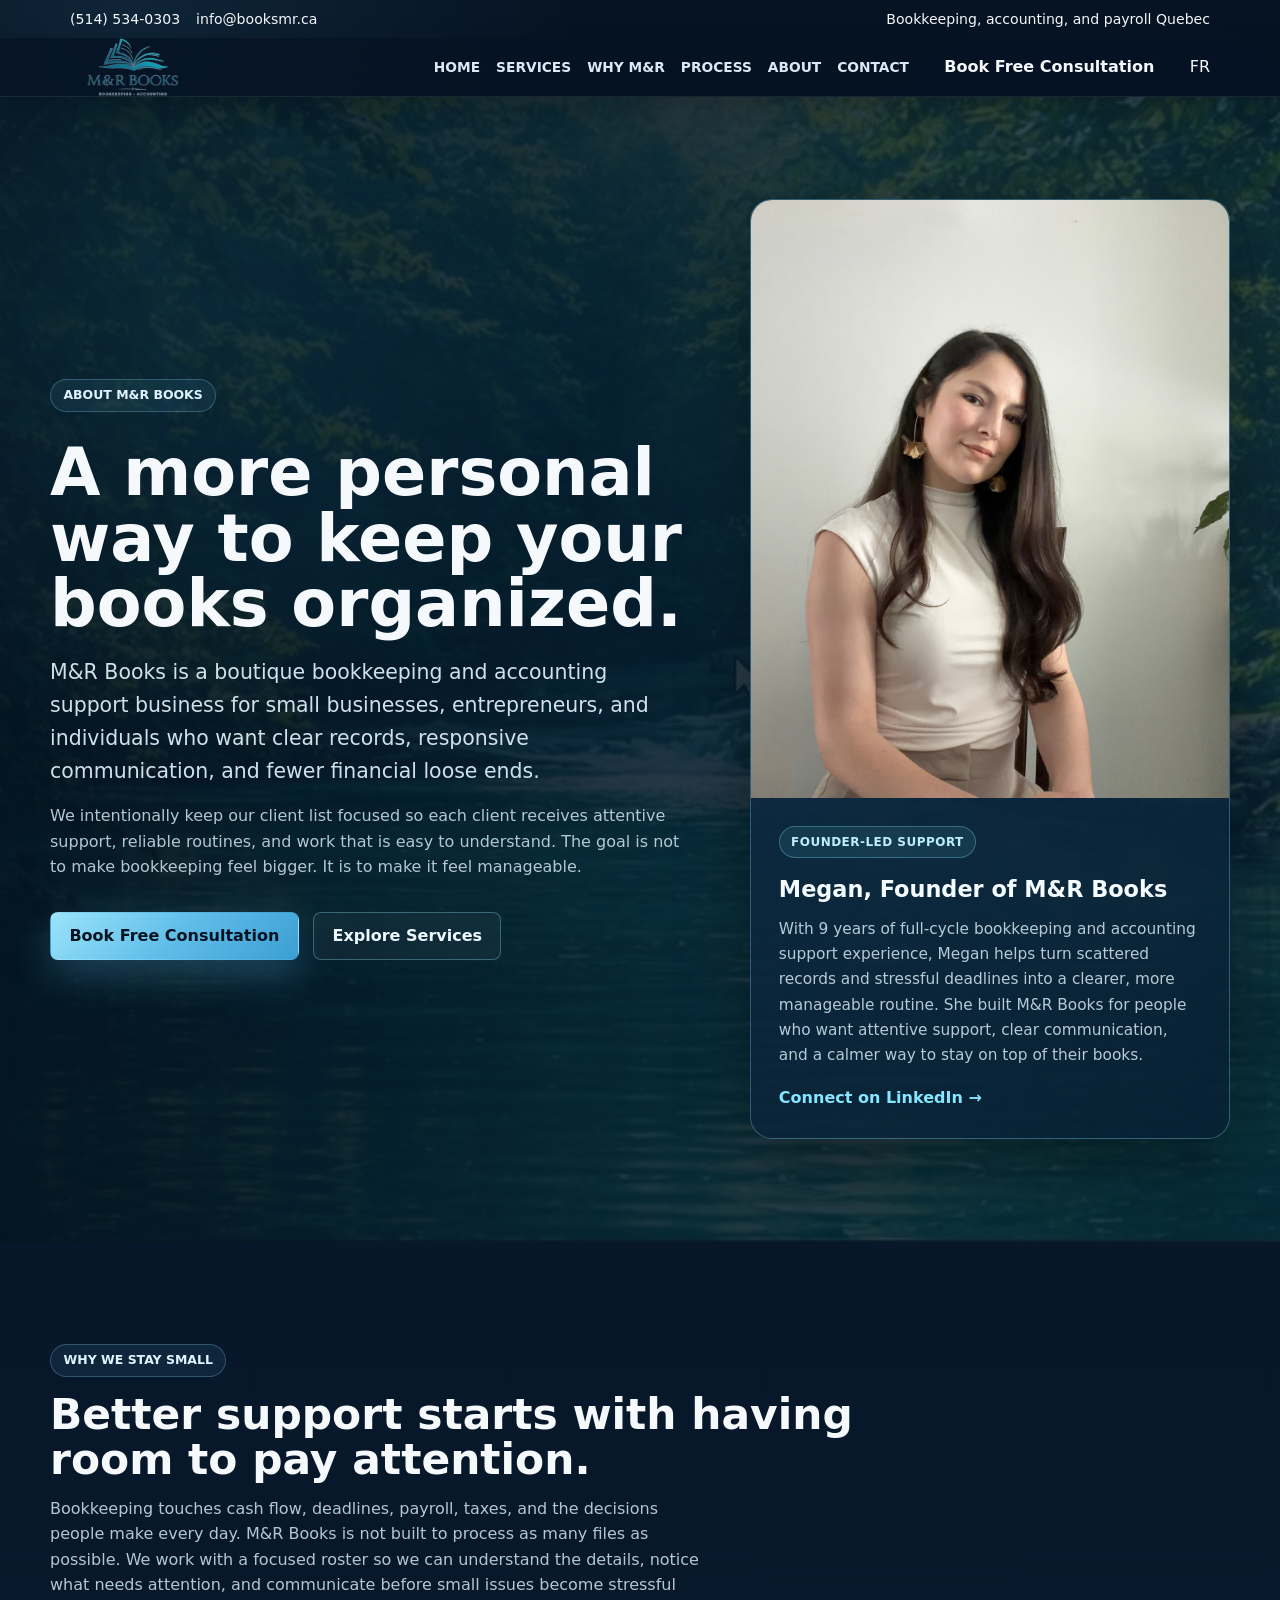
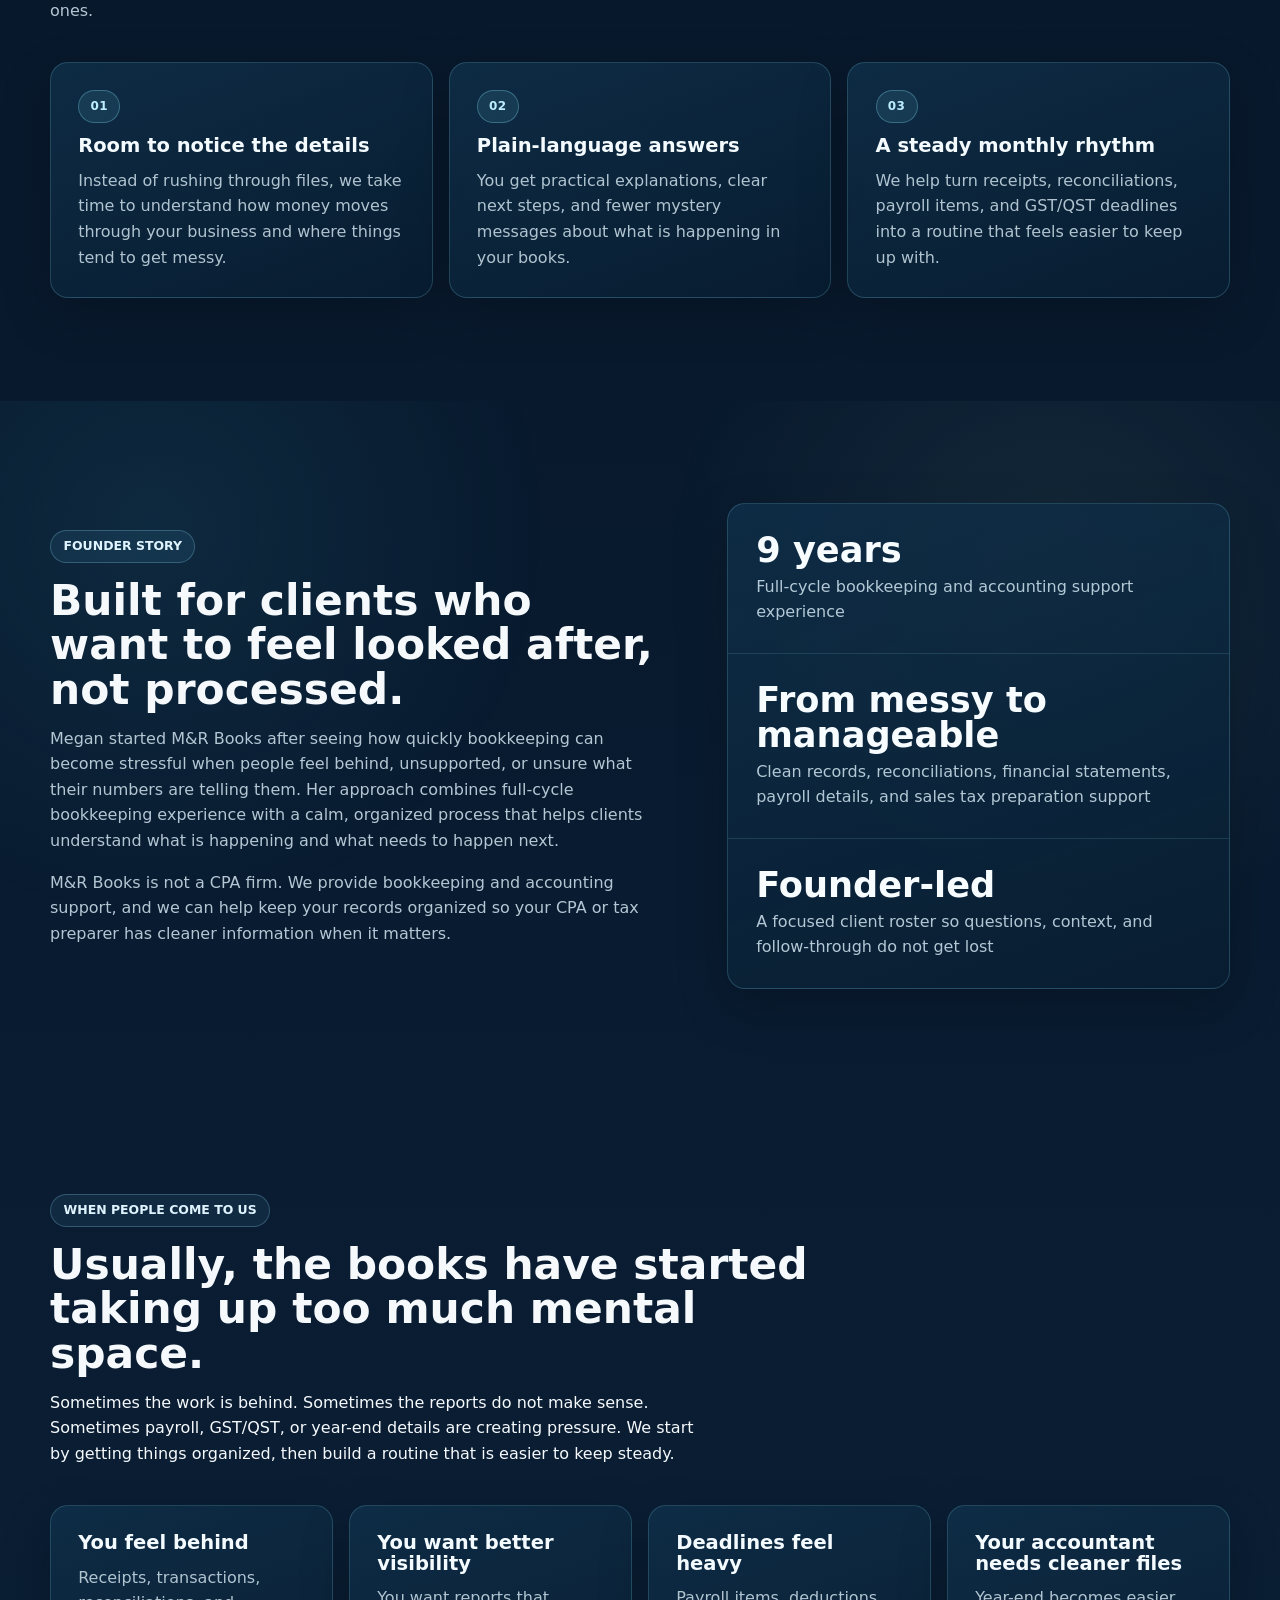
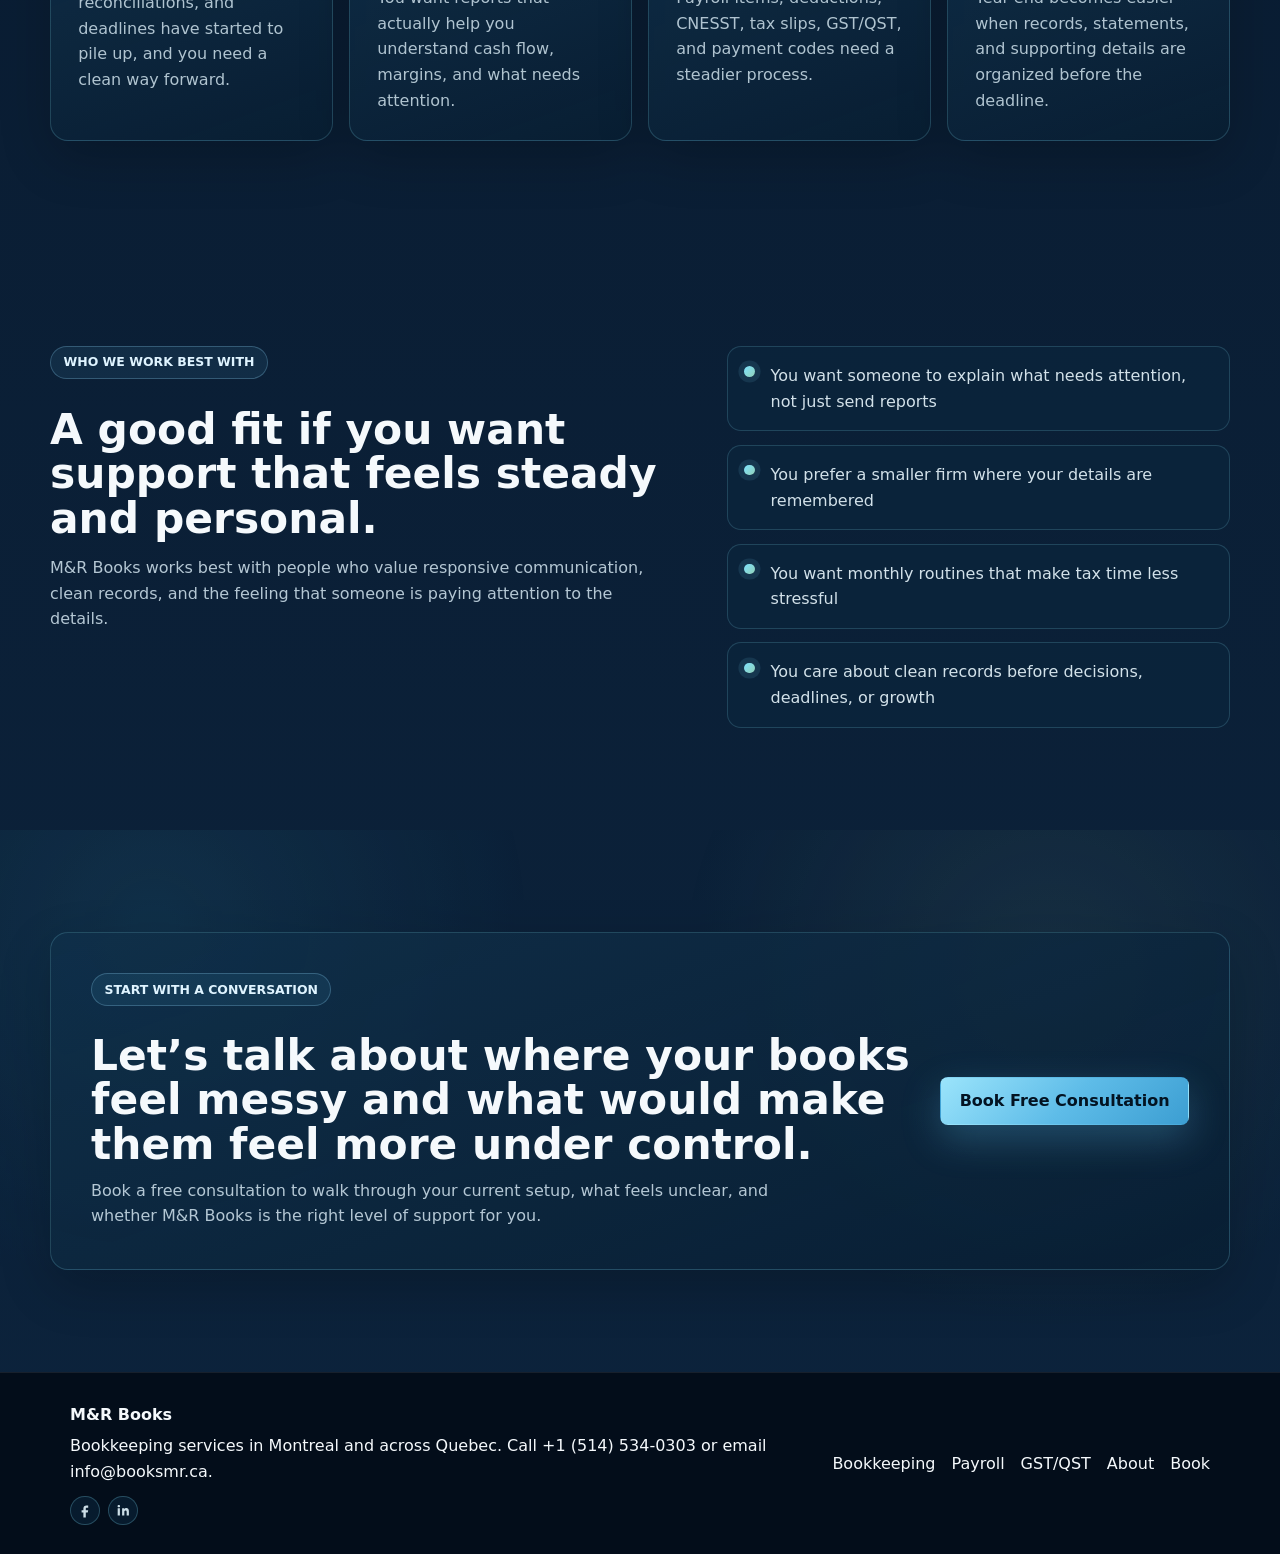
==== about.html @ ffdcd052 "Add files via upload" ====
<!DOCTYPE html>
<html lang="en">
<head>
  <meta charset="UTF-8" />
  <meta name="viewport" content="width=device-width, initial-scale=1.0" />
  <title>About M&amp;R Books | Boutique Bookkeeping Support in Quebec</title>
  <meta name="description" content="Meet M&amp;R Books, a boutique bookkeeping and accounting support business in Montreal serving Quebec small businesses, entrepreneurs, and individuals with attentive, organized support.">
  <meta name="keywords" content="about M&amp;R Books, bookkeeping Montreal, bookkeeping Quebec, accounting Quebec, payroll Quebec, boutique bookkeeping">
  <link rel="stylesheet" href="styles.css?v=20260531-about" />
  <style>
    .topbar .container,
    .site-header .container,
    .site-footer .container {
      width: min(100% - 2rem, 1140px);
      margin-inline: auto;
    }

    .topbar-inner,
    .nav-inner,
    .about-footer-inner {
      display: flex;
      align-items: center;
      justify-content: space-between;
      gap: 1rem;
    }

    .topbar-inner {
      min-height: 38px;
      font-size: 0.88rem;
    }

    .topbar-inner > div {
      display: flex;
      flex-wrap: wrap;
      gap: 1rem;
    }

    .site-header .brand,
    .site-header .brand img {
      display: block;
    }

    .site-header img[src="logo.png"],
    .site-header .brand img {
      width: 126px !important;
      max-width: 126px !important;
      height: auto !important;
      max-height: 58px !important;
      object-fit: contain !important;
    }

    .nav-links,
    .nav-actions {
      display: flex;
      align-items: center;
      gap: 1rem;
    }

    .about-footer-inner {
      padding: 1.8rem 0;
    }

    .about-footer-copy p {
      margin: 0.35rem 0 0;
      max-width: 720px;
    }

    .about-footer-links {
      display: flex;
      flex-wrap: wrap;
      justify-content: flex-end;
      gap: 1rem;
    }

    @media (max-width: 900px) {
      .nav-inner,
      .about-footer-inner {
        align-items: flex-start;
        flex-direction: column;
      }

      .nav-links,
      .nav-actions,
      .about-footer-links {
        justify-content: flex-start;
        flex-wrap: wrap;
      }
    }

    .about-page .section {
      position: relative;
      padding-block: clamp(4.5rem, 8vw, 7rem);
    }

    .about-hero {
      overflow: hidden;
      padding-top: clamp(4.5rem, 8vw, 7.5rem);
      padding-bottom: clamp(3.75rem, 7vw, 6.75rem);
      background:
        linear-gradient(90deg, rgba(4, 19, 33, 0.94), rgba(6, 31, 50, 0.8)),
        url("bg-soft.jpg") center / cover;
    }

    .about-hero-grid,
    .founder-story-grid,
    .about-fit-grid {
      display: grid;
      grid-template-columns: minmax(0, 1fr) minmax(320px, 0.82fr);
      gap: clamp(2rem, 5vw, 5rem);
      align-items: center;
    }

    .about-hero-copy h1 {
      max-width: 760px;
      margin: 0.8rem 0 1.25rem;
      font-size: clamp(2.55rem, 5.1vw, 4.45rem);
      line-height: 1;
    }

    .about-hero-copy .lead {
      max-width: 720px;
      font-size: clamp(1.05rem, 1.8vw, 1.28rem);
      color: rgba(232, 245, 255, 0.9);
    }

    .about-hero-copy p:not(.lead),
    .section-heading-left p,
    .founder-story-copy p,
    .about-fit-grid p,
    .about-cta-panel p {
      color: rgba(204, 222, 233, 0.88);
    }

    .about-hero-actions {
      display: flex;
      flex-wrap: wrap;
      gap: 0.9rem;
      margin-top: 2rem;
    }

    .founder-card {
      justify-self: end;
      width: 100%;
      max-width: 520px;
      margin: 0;
      overflow: hidden;
      border: 1px solid rgba(120, 203, 224, 0.34);
      border-radius: 22px;
      background: linear-gradient(155deg, rgba(17, 50, 76, 0.9), rgba(8, 31, 51, 0.84));
      box-shadow: 0 26px 70px rgba(0, 0, 0, 0.34);
    }

    .founder-photo-shell {
      aspect-ratio: 4 / 5;
      overflow: hidden;
      background: rgba(5, 19, 32, 0.6);
    }

    .founder-photo {
      display: block;
      width: 100%;
      height: 100%;
      object-fit: cover;
      object-position: 50% 23%;
    }

    .founder-card figcaption {
      padding: clamp(1.25rem, 3vw, 1.75rem);
    }

    .founder-card figcaption span,
    .principle-card span {
      display: inline-flex;
      width: fit-content;
      margin-bottom: 0.85rem;
      border: 1px solid rgba(120, 203, 224, 0.36);
      border-radius: 999px;
      padding: 0.35rem 0.7rem;
      color: #bdeefe;
      font-size: 0.75rem;
      font-weight: 800;
      letter-spacing: 0.04em;
      text-transform: uppercase;
      background: rgba(95, 184, 210, 0.12);
    }

    .founder-card figcaption strong {
      display: block;
      margin-bottom: 0.55rem;
      color: #f4fbff;
      font-size: clamp(1.15rem, 2vw, 1.4rem);
    }

    .founder-card figcaption p {
      margin: 0;
      color: rgba(206, 224, 234, 0.88);
      font-size: 0.96rem;
      line-height: 1.65;
    }

    .section-heading-left {
      max-width: 820px;
      margin-right: auto;
      margin-left: 0;
      text-align: left;
    }

    .about-principles-grid,
    .about-services-grid {
      display: grid;
      grid-template-columns: repeat(3, minmax(0, 1fr));
      gap: 1rem;
      margin-top: clamp(1.7rem, 3vw, 2.4rem);
    }

    .about-services-grid {
      grid-template-columns: repeat(4, minmax(0, 1fr));
    }

    .principle-card,
    .about-service-card,
    .experience-panel,
    .about-cta-panel {
      border: 1px solid rgba(120, 203, 224, 0.22);
      border-radius: 18px;
      background: linear-gradient(160deg, rgba(16, 48, 74, 0.82), rgba(8, 30, 50, 0.76));
      box-shadow: 0 18px 52px rgba(0, 0, 0, 0.2);
    }

    .principle-card,
    .about-service-card {
      padding: clamp(1.25rem, 2.5vw, 1.7rem);
    }

    .principle-card h3,
    .about-service-card h3 {
      margin: 0 0 0.7rem;
      color: #f4fbff;
    }

    .principle-card p,
    .about-service-card p {
      margin: 0;
      color: rgba(204, 222, 233, 0.86);
    }

    .experience-panel {
      display: grid;
      overflow: hidden;
    }

    .experience-panel div {
      padding: clamp(1.25rem, 3vw, 1.75rem);
      border-bottom: 1px solid rgba(120, 203, 224, 0.16);
    }

    .experience-panel div:last-child {
      border-bottom: 0;
    }

    .experience-panel strong {
      display: block;
      margin-bottom: 0.4rem;
      color: #f7fcff;
      font-size: clamp(1.45rem, 3vw, 2.2rem);
      line-height: 1;
    }

    .experience-panel span {
      color: rgba(203, 223, 234, 0.88);
    }

    .about-service-card a {
      display: inline-flex;
      margin-top: 1.15rem;
      color: #d6f5ff;
      font-weight: 800;
      text-decoration: underline;
      text-underline-offset: 0.25em;
    }

    .about-fit-grid {
      align-items: start;
    }

    .fit-list {
      display: grid;
      gap: 0.85rem;
      margin: 0;
      padding: 0;
      list-style: none;
    }

    .fit-list li {
      position: relative;
      border: 1px solid rgba(120, 203, 224, 0.2);
      border-radius: 14px;
      padding: 1rem 1rem 1rem 2.65rem;
      color: rgba(228, 242, 249, 0.92);
      background: rgba(11, 39, 63, 0.55);
    }

    .fit-list li::before {
      content: "";
      position: absolute;
      top: 1.2rem;
      left: 1rem;
      width: 0.65rem;
      height: 0.65rem;
      border-radius: 999px;
      background: linear-gradient(135deg, #7ee3ff, #91d0b7);
      box-shadow: 0 0 0 0.35rem rgba(126, 227, 255, 0.1);
    }

    .about-cta-panel {
      display: grid;
      grid-template-columns: minmax(0, 1fr) auto;
      gap: 1.5rem;
      align-items: center;
      padding: clamp(1.5rem, 4vw, 2.5rem);
    }

    .about-cta-panel h2 {
      margin: 0.7rem 0 0.65rem;
    }

    @media (max-width: 1100px) {
      .about-services-grid {
        grid-template-columns: repeat(2, minmax(0, 1fr));
      }
    }

    @media (max-width: 900px) {
      .about-hero-grid,
      .founder-story-grid,
      .about-fit-grid,
      .about-cta-panel {
        grid-template-columns: 1fr;
      }

      .founder-card {
        justify-self: center;
      }

      .about-principles-grid {
        grid-template-columns: 1fr;
      }
    }

    @media (max-width: 620px) {
      .about-page .section {
        padding-block: 3.5rem;
      }

      .about-hero-copy h1 {
        max-width: 12ch;
        font-size: clamp(2.2rem, 11vw, 3.15rem);
        line-height: 1.03;
      }

      .about-hero-actions,
      .about-hero-actions .btn,
      .about-cta-panel .btn {
        width: 100%;
        justify-content: center;
      }

      .about-services-grid {
        grid-template-columns: 1fr;
      }
    }
  </style>
  <script type="application/ld+json">
  {
    "@context": "https://schema.org",
    "@graph": [
      {
        "@type": ["AccountingService", "LocalBusiness"],
        "@id": "https://booksmr.ca/#business",
        "name": "M&R Books",
        "url": "https://booksmr.ca/",
        "logo": "https://booksmr.ca/logo.png",
        "image": [
          "https://booksmr.ca/logo.png",
          "https://booksmr.ca/assets/megan,jpg.jpg"
        ],
        "description": "M&R Books provides boutique bookkeeping, accounting support, payroll, and GST/QST support for small businesses, entrepreneurs, and individuals in Montreal and across Quebec.",
        "telephone": "+15145340303",
        "email": "info@booksmr.ca",
        "priceRange": "$$",
        "address": {
          "@type": "PostalAddress",
          "addressLocality": "Montreal",
          "addressRegion": "QC",
          "addressCountry": "CA"
        },
        "areaServed": [
          {
            "@type": "City",
            "name": "Montreal"
          },
          {
            "@type": "AdministrativeArea",
            "name": "Quebec"
          }
        ],
        "availableLanguage": ["English", "French"],
        "founder": {
          "@id": "https://booksmr.ca/about.html#founder"
        },
        "knowsAbout": [
          "bookkeeping Montreal",
          "bookkeeping Quebec",
          "accounting Quebec",
          "payroll Quebec",
          "GST/QST filing",
          "small business bookkeeping"
        ],
        "contactPoint": {
          "@type": "ContactPoint",
          "contactType": "customer support",
          "telephone": "+15145340303",
          "email": "info@booksmr.ca",
          "areaServed": "CA-QC",
          "availableLanguage": ["English", "French"]
        },
        "potentialAction": {
          "@type": "ReserveAction",
          "name": "Book a free consultation",
          "target": "https://book.booksmr.ca"
        }
      },
      {
        "@type": "WebSite",
        "@id": "https://booksmr.ca/#website",
        "url": "https://booksmr.ca/",
        "name": "M&R Books",
        "publisher": {
          "@id": "https://booksmr.ca/#business"
        },
        "inLanguage": ["en-CA", "fr-CA"]
      },
      {
        "@type": "AboutPage",
        "@id": "https://booksmr.ca/about.html#webpage",
        "url": "https://booksmr.ca/about.html",
        "name": "About M&R Books",
        "description": "About M&R Books, a boutique bookkeeping and accounting support business serving small businesses, entrepreneurs, and individuals in Montreal and across Quebec.",
        "isPartOf": {
          "@id": "https://booksmr.ca/#website"
        },
        "about": {
          "@id": "https://booksmr.ca/#business"
        },
        "mainEntity": {
          "@id": "https://booksmr.ca/about.html#founder"
        },
        "inLanguage": "en-CA"
      },
      {
        "@type": "Person",
        "@id": "https://booksmr.ca/about.html#founder",
        "name": "Megan",
        "jobTitle": "Founder of M&R Books",
        "image": "https://booksmr.ca/assets/megan,jpg.jpg",
        "worksFor": {
          "@id": "https://booksmr.ca/#business"
        },
        "knowsAbout": [
          "full-cycle bookkeeping",
          "financial statement preparation",
          "payroll support",
          "GST/QST support",
          "Quebec small business bookkeeping"
        ]
      }
    ]
  }
  </script>
</head>
<body>
  <a class="skip-link" href="#main">Skip to main content</a>

  <div class="topbar">
    <div class="container topbar-inner">
      <div>
        <a href="tel:+15145340303">(514) 534-0303</a>
        <a href="mailto:info@booksmr.ca">info@booksmr.ca</a>
      </div>
      <span>Bookkeeping, accounting, and payroll Quebec</span>
    </div>
  </div>

  <header class="site-header">
    <div class="container nav-inner">
      <a class="brand" href="index.html" aria-label="M&R Books home">
        <img src="logo.png" alt="M&R Books logo" width="126" height="58" style="width:126px;max-width:126px;height:auto;max-height:58px;object-fit:contain;" />
      </a>
      <nav class="nav-links" aria-label="Main navigation">
        <a href="index.html">Home</a>
        <a href="index.html#services">Services</a>
        <a href="index.html#why">Why M&R</a>
        <a href="index.html#process">Process</a>
        <a href="about.html" aria-current="page">About</a>
        <a href="index.html#contact">Contact</a>
      </nav>
      <div class="nav-actions">
        <a class="btn btn-outline" href="https://book.booksmr.ca">Book Free Consultation</a>
        <a class="language-link" href="index_fr.html">FR</a>
      </div>
    </div>
  </header>

  <main id="main" class="about-page">
    <section class="about-hero section">
      <div class="container about-hero-grid">
        <div class="about-hero-copy">
          <span class="eyebrow">About M&R Books</span>
          <h1>A more personal way to keep your books organized.</h1>
          <p class="lead">M&R Books is a boutique bookkeeping and accounting support business for small businesses, entrepreneurs, and individuals who want clear records, responsive communication, and fewer financial loose ends.</p>
          <p>We intentionally keep our client list focused so each client receives attentive support, reliable routines, and work that is easy to understand. The goal is not to make bookkeeping feel bigger. It is to make it feel manageable.</p>
          <div class="about-hero-actions">
            <a class="btn btn-primary" href="https://book.booksmr.ca">Book Free Consultation</a>
            <a class="btn btn-secondary" href="index.html#services">Explore Services</a>
          </div>
        </div>

        <figure class="founder-card" id="founder">
          <div class="founder-photo-shell">
            <img class="founder-photo" src="assets/megan,jpg.jpg" alt="Megan, founder of M&R Books" width="1536" height="2048" decoding="async" fetchpriority="high" />
          </div>
          <figcaption>
            <span>Founder-led support</span>
            <strong>Megan, Founder of M&amp;R Books</strong>
            <p>With 9 years of full-cycle bookkeeping and accounting support experience, Megan helps turn scattered records and stressful deadlines into a clearer, more manageable routine. She built M&R Books for people who want attentive support, clear communication, and a calmer way to stay on top of their books.</p>
            <a class="founder-linkedin" href="https://ca.linkedin.com/in/megan-malley-477480141" target="_blank" rel="noopener">Connect on LinkedIn &rarr;</a>
          </figcaption>
        </figure>
      </div>
    </section>

    <section class="section about-intent">
      <div class="container">
        <div class="section-heading section-heading-left">
          <span class="eyebrow">Why we stay small</span>
          <h2>Better support starts with having room to pay attention.</h2>
          <p>Bookkeeping touches cash flow, deadlines, payroll, taxes, and the decisions people make every day. M&R Books is not built to process as many files as possible. We work with a focused roster so we can understand the details, notice what needs attention, and communicate before small issues become stressful ones.</p>
        </div>

        <div class="about-principles-grid">
          <article class="principle-card">
            <span>01</span>
            <h3>Room to notice the details</h3>
            <p>Instead of rushing through files, we take time to understand how money moves through your business and where things tend to get messy.</p>
          </article>
          <article class="principle-card">
            <span>02</span>
            <h3>Plain-language answers</h3>
            <p>You get practical explanations, clear next steps, and fewer mystery messages about what is happening in your books.</p>
          </article>
          <article class="principle-card">
            <span>03</span>
            <h3>A steady monthly rhythm</h3>
            <p>We help turn receipts, reconciliations, payroll items, and GST/QST deadlines into a routine that feels easier to keep up with.</p>
          </article>
        </div>
      </div>
    </section>

    <section class="section founder-section">
      <div class="container founder-story-grid">
        <div class="founder-story-copy">
          <span class="eyebrow">Founder story</span>
          <h2>Built for clients who want to feel looked after, not processed.</h2>
          <p>Megan started M&R Books after seeing how quickly bookkeeping can become stressful when people feel behind, unsupported, or unsure what their numbers are telling them. Her approach combines full-cycle bookkeeping experience with a calm, organized process that helps clients understand what is happening and what needs to happen next.</p>
          <p>M&R Books is not a CPA firm. We provide bookkeeping and accounting support, and we can help keep your records organized so your CPA or tax preparer has cleaner information when it matters.</p>
        </div>

        <div class="experience-panel" aria-label="Founder experience highlights">
          <div>
            <strong>9 years</strong>
            <span>Full-cycle bookkeeping and accounting support experience</span>
          </div>
          <div>
            <strong>From messy to manageable</strong>
            <span>Clean records, reconciliations, financial statements, payroll details, and sales tax preparation support</span>
          </div>
          <div>
            <strong>Founder-led</strong>
            <span>A focused client roster so questions, context, and follow-through do not get lost</span>
          </div>
        </div>
      </div>
    </section>

    <section class="section about-services">
      <div class="container">
        <div class="section-heading">
          <span class="eyebrow">When people come to us</span>
          <h2>Usually, the books have started taking up too much mental space.</h2>
          <p>Sometimes the work is behind. Sometimes the reports do not make sense. Sometimes payroll, GST/QST, or year-end details are creating pressure. We start by getting things organized, then build a routine that is easier to keep steady.</p>
        </div>

        <div class="about-services-grid">
          <article class="about-service-card">
            <h3>You feel behind</h3>
            <p>Receipts, transactions, reconciliations, and deadlines have started to pile up, and you need a clean way forward.</p>
          </article>
          <article class="about-service-card">
            <h3>You want better visibility</h3>
            <p>You want reports that actually help you understand cash flow, margins, and what needs attention.</p>
          </article>
          <article class="about-service-card">
            <h3>Deadlines feel heavy</h3>
            <p>Payroll items, deductions, CNESST, tax slips, GST/QST, and payment codes need a steadier process.</p>
          </article>
          <article class="about-service-card">
            <h3>Your accountant needs cleaner files</h3>
            <p>Year-end becomes easier when records, statements, and supporting details are organized before the deadline.</p>
          </article>
        </div>
      </div>
    </section>

    <section class="section about-fit">
      <div class="container about-fit-grid">
        <div>
          <span class="eyebrow">Who we work best with</span>
          <h2>A good fit if you want support that feels steady and personal.</h2>
          <p>M&R Books works best with people who value responsive communication, clean records, and the feeling that someone is paying attention to the details.</p>
        </div>
        <ul class="fit-list">
          <li>You want someone to explain what needs attention, not just send reports</li>
          <li>You prefer a smaller firm where your details are remembered</li>
          <li>You want monthly routines that make tax time less stressful</li>
          <li>You care about clean records before decisions, deadlines, or growth</li>
        </ul>
      </div>
    </section>

    <section class="section about-cta">
      <div class="container">
        <div class="about-cta-panel">
          <div>
            <span class="eyebrow">Start with a conversation</span>
            <h2>Let’s talk about where your books feel messy and what would make them feel more under control.</h2>
            <p>Book a free consultation to walk through your current setup, what feels unclear, and whether M&R Books is the right level of support for you.</p>
          </div>
          <a class="btn btn-primary" href="https://book.booksmr.ca">Book Free Consultation</a>
        </div>
      </div>
    </section>
  </main>

  <footer class="site-footer">
    <div class="container about-footer-inner">
      <div class="about-footer-copy">
        <strong>M&amp;R Books</strong>
        <p>Bookkeeping services in Montreal and across Quebec. Call +1 (514) 534-0303 or email info@booksmr.ca.</p>
      </div>
      <nav class="about-footer-links" aria-label="Footer navigation">
        <a href="bookkeeping-montreal.html">Bookkeeping</a>
        <a href="payroll-services-quebec.html">Payroll</a>
        <a href="sales-tax-filing-quebec.html">GST/QST</a>
        <a href="about.html">About</a>
        <a href="https://book.booksmr.ca">Book</a>
      </nav>
    </div>
  </footer>
  <script>
    document.querySelectorAll('a[href*="bookings.cloud.microsoft"]').forEach(function (link) {
      link.href = 'https://book.booksmr.ca';
    });

    (function () {
      var footer = document.querySelector('.site-footer');
      if (!footer || footer.querySelector('.footer-socials')) return;

      var target = footer.querySelector('.about-footer-copy') || footer.querySelector('.compact-footer-inner > div') || footer.querySelector('.footer-inner > div') || footer.querySelector('.footer-grid > div') || footer.querySelector('.container > div') || footer;
      var socials = document.createElement('div');
      socials.className = 'footer-socials';
      socials.setAttribute('aria-label', 'M&R Books social links');
      socials.innerHTML = '<a href="https://www.facebook.com/people/MR-Books/61589538657012/" target="_blank" rel="noopener" aria-label="M&R Books on Facebook"><svg viewBox="0 0 24 24" aria-hidden="true"><path d="M14 8h3V4h-3c-3 0-5 2-5 5v3H6v4h3v8h4v-8h3.2l.8-4h-4V9c0-.6.4-1 1-1Z"/></svg></a><a href="https://www.linkedin.com/company/m-r-books/" target="_blank" rel="noopener" aria-label="M&R Books on LinkedIn"><svg viewBox="0 0 24 24" aria-hidden="true"><path d="M6.5 8.7H2.8V21h3.7V8.7ZM4.7 7.2c1.2 0 2.1-.8 2.1-1.9S5.9 3.4 4.7 3.4s-2.1.8-2.1 1.9.9 1.9 2.1 1.9ZM21.5 21h-3.7v-6.2c0-1.5-.5-2.5-1.9-2.5-1 0-1.6.7-1.9 1.3-.1.2-.1.6-.1.9V21h-3.7V8.7h3.7v1.7c.5-.8 1.4-2 3.4-2 2.5 0 4.2 1.6 4.2 5.1V21Z"/></svg></a>';
      target.appendChild(socials);
    })();
  </script>
</body>
</html>
---- styles.css ----
:root {
  --bg: #061323;
  --bg-2: #091b30;
  --bg-3: #0d233c;
  --surface: rgba(15, 37, 63, 0.72);
  --surface-strong: rgba(18, 48, 81, 0.84);
  --text: #f5f9fc;
  --muted: #b7c8da;
  --muted-2: #8fa8bf;
  --line: rgba(255, 255, 255, 0.11);
  --line-strong: rgba(141, 207, 239, 0.28);
  --accent: #5ebce8;
  --accent-strong: #8bd8f3;
  --success: #8ee3cc;
  --max: 1180px;
  --radius: 8px;
  --shadow: 0 24px 70px rgba(0, 0, 0, 0.34);
  --shadow-soft: 0 18px 50px rgba(0, 0, 0, 0.24);
  --header-height: 76px;
}
* { box-sizing: border-box; }
html { scroll-behavior: smooth; scroll-padding-top: calc(var(--header-height) + 24px); }
body {
  margin: 0;
  font-family: Inter, ui-sans-serif, system-ui, -apple-system, BlinkMacSystemFont, "Segoe UI", Arial, sans-serif;
  background: radial-gradient(circle at 10% 0%, rgba(94, 188, 232, 0.10), transparent 28rem), radial-gradient(circle at 86% 8%, rgba(142, 227, 204, 0.06), transparent 24rem), linear-gradient(180deg, var(--bg) 0%, var(--bg-2) 52%, #0c233c 100%);
  color: var(--text);
  line-height: 1.6;
  overflow-x: hidden;
  text-rendering: optimizeLegibility;
  -webkit-font-smoothing: antialiased;
}
body::before {
  content: "";
  position: fixed;
  inset: 0;
  z-index: 0;
  pointer-events: none;
  opacity: 0.18;
  background-image: linear-gradient(rgba(255, 255, 255, 0.018) 1px, transparent 1px), linear-gradient(90deg, rgba(255, 255, 255, 0.018) 1px, transparent 1px);
  background-size: 88px 88px;
  mask-image: linear-gradient(to bottom, rgba(0, 0, 0, 0.42), transparent 82%);
}
a { color: inherit; text-decoration: none; }
img { display: block; width: 100%; height: auto; object-fit: cover; }
h1, h2, h3, p { margin-top: 0; }
h1, h2, h3 { line-height: 1.05; letter-spacing: 0; }
h1 { max-width: 12ch; margin-bottom: 1rem; font-size: 4.35rem; font-weight: 780; }
h2 { margin-bottom: 0.85rem; font-size: 2.65rem; font-weight: 760; }
h3 { margin: 0 0 0.65rem; font-size: 1.22rem; font-weight: 740; }
p { margin-bottom: 1rem; }
ul { margin: 0; padding: 0; list-style: none; }
.skip-link { position: absolute; left: 1rem; top: 1rem; z-index: 2000; padding: 0.75rem 1rem; border-radius: var(--radius); background: #ffffff; color: #071323; font-weight: 800; transform: translateY(-140%); transition: transform 0.2s ease; }
.skip-link:focus { transform: translateY(0); }
.container { position: relative; z-index: 2; width: min(100% - 2rem, var(--max)); margin: 0 auto; }
.muted { color: var(--muted); }
.eyebrow, .section-kicker, .service-meta { display: inline-flex; align-items: center; width: fit-content; border: 1px solid var(--line-strong); border-radius: 999px; color: #dff4ff; background: rgba(94, 188, 232, 0.09); font-size: 0.78rem; font-weight: 800; line-height: 1; letter-spacing: 0; text-transform: uppercase; }
.eyebrow { padding: 0.58rem 0.78rem; margin-bottom: 1rem; }
.section-kicker { padding: 0.5rem 0.68rem; margin-bottom: 0.9rem; }
.section-heading { max-width: 760px; margin-bottom: 2.2rem; }
.section-heading.centered { margin-inline: auto; text-align: center; }
.section-heading p { max-width: 64ch; }
.section-heading.centered p { margin-inline: auto; }
.btn { display: inline-flex; align-items: center; justify-content: center; min-height: 48px; padding: 0.88rem 1.15rem; border: 1px solid transparent; border-radius: var(--radius); font: inherit; font-weight: 800; line-height: 1; cursor: pointer; transition: transform 0.2s ease, box-shadow 0.2s ease, background 0.2s ease, border-color 0.2s ease, color 0.2s ease; white-space: nowrap; }
.btn:hover { transform: translateY(-1px); }
.btn:focus-visible, a:focus-visible, input:focus-visible, textarea:focus-visible, button:focus-visible { outline: 3px solid rgba(139, 216, 243, 0.75); outline-offset: 3px; }
.btn-primary { color: #031322; background: linear-gradient(135deg, #9be4fb 0%, #5ebce8 52%, #3c9ed2 100%); box-shadow: 0 14px 38px rgba(94, 188, 232, 0.28); }
.btn-primary:hover { box-shadow: 0 18px 46px rgba(94, 188, 232, 0.34); }
.btn-secondary { color: #eef8ff; border-color: rgba(139, 216, 243, 0.34); background: rgba(255, 255, 255, 0.045); backdrop-filter: blur(14px); -webkit-backdrop-filter: blur(14px); }
.btn-secondary:hover { border-color: rgba(139, 216, 243, 0.72); background: rgba(139, 216, 243, 0.12); }
.top-strip { position: relative; z-index: 20; border-bottom: 1px solid rgba(255, 255, 255, 0.08); background: rgba(5, 16, 29, 0.88); font-size: 0.92rem; }
.top-strip-inner { min-height: 42px; display: flex; align-items: center; justify-content: space-between; gap: 1rem; }
.top-strip a, .top-strip span { color: #d8e7f5; }
.top-strip-left, .top-strip-right { display: flex; align-items: center; gap: 1rem; flex-wrap: wrap; }
.site-header { position: sticky; top: 0; z-index: 1000; border-bottom: 1px solid rgba(255, 255, 255, 0.08); background: rgba(6, 19, 35, 0.78); box-shadow: 0 10px 30px rgba(0, 0, 0, 0.18); backdrop-filter: blur(18px); -webkit-backdrop-filter: blur(18px); }
.nav { min-height: var(--header-height); display: flex; align-items: center; justify-content: space-between; gap: 1.5rem; }
.brand-logo { display: inline-flex; align-items: center; flex: 0 0 auto; }
.logo-img { width: auto; height: 58px; max-width: 210px; object-fit: contain; filter: drop-shadow(0 10px 22px rgba(0, 0, 0, 0.22)); }
.nav-links { display: flex; align-items: center; justify-content: flex-end; gap: 0.9rem; flex-wrap: wrap; margin-left: auto; }
.nav-links a:not(.btn) { position: relative; color: #dce9f5; font-size: 0.86rem; font-weight: 800; text-transform: uppercase; letter-spacing: 0; }
.nav-links a:not(.btn)::after { content: ""; position: absolute; left: 0; bottom: -0.42rem; width: 100%; height: 1px; background: var(--accent-strong); opacity: 0; transform: scaleX(0.55); transform-origin: center; transition: opacity 0.2s ease, transform 0.2s ease; }
.nav-links a:not(.btn):hover { color: var(--accent-strong); }
.nav-links a:not(.btn):hover::after { opacity: 1; transform: scaleX(1); }
.lang-switch { padding-left: 0.2rem; }
.section { position: relative; z-index: 1; padding: 6rem 0; overflow: hidden; }
.section::before { content: ""; position: absolute; inset: 0; z-index: 0; pointer-events: none; }
.section-solid { background: radial-gradient(circle at 14% 10%, rgba(94, 188, 232, 0.07), transparent 24rem), linear-gradient(180deg, #0a1d33 0%, #0c223a 100%); }
.section-soft { background: linear-gradient(180deg, rgba(6, 19, 35, 0.92), rgba(6, 19, 35, 0.88)), url("bg-soft.jpg") center / cover no-repeat; }
.section-transition { position: absolute; left: 0; right: 0; top: 0; height: 1px; background: linear-gradient(90deg, transparent, rgba(139, 216, 243, 0.35), transparent); }
.glass-card { position: relative; overflow: hidden; border: 1px solid var(--line); border-radius: var(--radius); background: linear-gradient(180deg, rgba(255, 255, 255, 0.06), rgba(255, 255, 255, 0.02)), var(--surface); box-shadow: var(--shadow-soft); backdrop-filter: blur(16px); -webkit-backdrop-filter: blur(16px); }
.glass-card::before { content: ""; position: absolute; inset: 0; z-index: 0; pointer-events: none; background: linear-gradient(135deg, rgba(255, 255, 255, 0.08), transparent 28%); }
.glass-card > * { position: relative; z-index: 1; }
.hero { min-height: calc(100vh - 42px); display: flex; align-items: center; padding: 6.5rem 0 5.5rem; background: linear-gradient(90deg, rgba(6, 19, 35, 0.88) 0%, rgba(6, 19, 35, 0.64) 48%, rgba(6, 19, 35, 0.86) 100%), linear-gradient(180deg, rgba(6, 19, 35, 0.52), rgba(6, 19, 35, 0.92)), url("bg-hero.jpg") center / cover no-repeat; }
.hero::before { background: radial-gradient(circle at 76% 20%, rgba(94, 188, 232, 0.18), transparent 22rem), linear-gradient(180deg, transparent 72%, rgba(10, 29, 51, 0.96) 100%); }
.hero.compact { min-height: auto; padding: 5.8rem 0; background: linear-gradient(90deg, rgba(6, 19, 35, 0.90), rgba(6, 19, 35, 0.68)), linear-gradient(180deg, rgba(6, 19, 35, 0.54), rgba(6, 19, 35, 0.92)), url("bg-hero.jpg") center / cover no-repeat; }
.hero-grid, .split-grid, .booking-layout { display: grid; grid-template-columns: minmax(0, 0.98fr) minmax(360px, 0.82fr); gap: 3rem; align-items: center; }
.hero-copy { max-width: 690px; }
.hero-copy .lead { max-width: 58ch; margin-bottom: 1.5rem; color: #c9d9e8; font-size: 1.11rem; }
.hero-actions, .card-actions { display: flex; align-items: center; gap: 0.85rem; flex-wrap: wrap; margin: 1.5rem 0 1.25rem; }
.hero-proof, .micro-trust { display: flex; flex-wrap: wrap; gap: 0.65rem; color: #dcecf8; font-size: 0.91rem; }
.hero-proof span, .micro-trust span { display: inline-flex; align-items: center; gap: 0.45rem; padding: 0.48rem 0.62rem; border: 1px solid rgba(255, 255, 255, 0.09); border-radius: 999px; background: rgba(255, 255, 255, 0.04); font-weight: 700; }
.hero-proof span::before { content: ""; width: 0.42rem; height: 0.42rem; border-radius: 999px; background: var(--success); box-shadow: 0 0 18px rgba(142, 227, 204, 0.45); }
.hero-media { position: relative; }
.hero-media::before { content: ""; position: absolute; inset: -1.2rem; z-index: 0; border-radius: var(--radius); background: radial-gradient(circle at 76% 16%, rgba(139, 216, 243, 0.22), transparent 18rem); filter: blur(18px); }
.image-frame { position: relative; z-index: 1; overflow: hidden; border: 1px solid rgba(255, 255, 255, 0.13); border-radius: var(--radius); box-shadow: var(--shadow); background: var(--bg-3); isolation: isolate; }
.image-frame img { height: 520px; object-position: center; }
.image-frame::after { content: ""; position: absolute; inset: 0; background: linear-gradient(180deg, transparent 48%, rgba(5, 16, 29, 0.76) 100%), linear-gradient(90deg, rgba(5, 16, 29, 0.16), transparent 46%); pointer-events: none; }
.floating-badge { position: absolute; left: 1rem; right: 1rem; bottom: 1rem; z-index: 2; display: grid; gap: 0.25rem; padding: 1rem; border: 1px solid rgba(255, 255, 255, 0.12); border-radius: var(--radius); background: rgba(6, 19, 35, 0.72); backdrop-filter: blur(14px); -webkit-backdrop-filter: blur(14px); }
.floating-badge strong { color: #ffffff; font-size: 0.98rem; }
.floating-badge span { color: var(--muted); font-size: 0.91rem; }
.services-grid { display: grid; grid-template-columns: repeat(4, minmax(0, 1fr)); gap: 1.2rem; align-items: stretch; }
.card-grid, .process-grid, .faq-grid { display: grid; gap: 1.2rem; }
.card-grid.three, .process-grid { grid-template-columns: repeat(3, 1fr); }
.card-grid.two, .faq-grid { grid-template-columns: repeat(2, 1fr); }
.service-card, .info-card, .process-card, .faq-card { display: grid; min-height: 100%; padding: 1.45rem; transition: transform 0.2s ease, border-color 0.2s ease, box-shadow 0.2s ease; }
.service-card:hover, .info-card:hover { transform: translateY(-2px); border-color: rgba(139, 216, 243, 0.26); box-shadow: 0 24px 62px rgba(0, 0, 0, 0.32); }
.service-card.has-image { padding: 0; }
.service-card.has-image img { height: 220px; border-bottom: 1px solid rgba(255, 255, 255, 0.08); }
.service-card-body { display: flex; flex-direction: column; padding: 1.4rem; }
.service-card-primary { border-color: rgba(139, 216, 243, 0.28); background: radial-gradient(circle at 85% 0%, rgba(94, 188, 232, 0.11), transparent 15rem), linear-gradient(180deg, rgba(20, 60, 96, 0.74), rgba(9, 28, 50, 0.78)); }
.service-meta { padding: 0.42rem 0.56rem; margin-bottom: 0.9rem; font-size: 0.72rem; }
.feature-list { display: grid; gap: 0.58rem; color: var(--muted); font-size: 0.96rem; }
.feature-list li { position: relative; padding-left: 1.25rem; }
.feature-list li::before { content: ""; position: absolute; left: 0; top: 0.62em; width: 0.38rem; height: 0.38rem; border-radius: 999px; background: var(--accent-strong); box-shadow: 0 0 14px rgba(139, 216, 243, 0.34); }
.service-link { display: inline-flex; width: fit-content; align-items: center; gap: 0.45rem; margin-top: auto; padding-top: 1.1rem; color: #e8f6ff; font-weight: 800; text-decoration: underline; text-decoration-color: rgba(139, 216, 243, 0.44); text-underline-offset: 0.22rem; }
.service-link::after { content: "->"; color: var(--accent-strong); transition: transform 0.2s ease; }
.service-link:hover { color: var(--accent-strong); text-decoration-color: var(--accent-strong); }
.service-link:hover::after { transform: translateX(2px); }
.process-card { min-height: 260px; isolation: isolate; }
.process-card::after { content: attr(data-step); position: absolute; right: 1rem; bottom: -1.6rem; z-index: 0; color: rgba(139, 216, 243, 0.08); font-size: 7rem; font-weight: 900; line-height: 1; }
.process-card strong { display: inline-flex; width: fit-content; margin-bottom: 1.2rem; padding: 0.45rem 0.58rem; border: 1px solid rgba(139, 216, 243, 0.22); border-radius: 999px; color: var(--accent-strong); background: rgba(94, 188, 232, 0.08); font-size: 0.78rem; text-transform: uppercase; letter-spacing: 0; }
.process-card p, .info-card p, .faq-card p { color: var(--muted); }
.cta-card, .booking-card, .contact-card { padding: 2rem; }
.cta-card, .booking-card { border-color: rgba(139, 216, 243, 0.24); background: radial-gradient(circle at 82% 12%, rgba(94, 188, 232, 0.18), transparent 20rem), linear-gradient(180deg, rgba(19, 58, 94, 0.86), rgba(9, 28, 50, 0.82)); }
.booking-layout { grid-template-columns: minmax(0, 1.02fr) minmax(340px, 0.98fr); align-items: stretch; }
.booking-card h2, .contact-card h2 { font-size: 2.35rem; }
.booking-benefits { display: grid; grid-template-columns: repeat(3, 1fr); gap: 0.8rem; margin: 1.55rem 0; }
.booking-benefits li { min-height: 118px; padding: 1rem; border: 1px solid rgba(255, 255, 255, 0.08); border-radius: var(--radius); background: rgba(255, 255, 255, 0.045); color: #d7e8f5; font-size: 0.94rem; }
.booking-benefits li::before { content: ""; display: block; width: 0.55rem; height: 0.55rem; margin-bottom: 0.75rem; border-radius: 999px; background: var(--success); box-shadow: 0 0 18px rgba(142, 227, 204, 0.42); }
.form-grid { display: grid; gap: 0.95rem; margin-top: 1.2rem; }
.field { display: grid; gap: 0.35rem; }
label { color: #dff0fb; font-size: 0.9rem; font-weight: 800; }
input, textarea { width: 100%; min-height: 48px; padding: 0.95rem 1rem; border: 1px solid rgba(255, 255, 255, 0.12); border-radius: var(--radius); background: rgba(255, 255, 255, 0.055); color: #f6fbff; font: inherit; transition: border-color 0.2s ease, background 0.2s ease, box-shadow 0.2s ease; backdrop-filter: blur(12px); -webkit-backdrop-filter: blur(12px); }
input::placeholder, textarea::placeholder { color: #8fa8bf; }
input:focus, textarea:focus { border-color: rgba(139, 216, 243, 0.6); background: rgba(255, 255, 255, 0.075); box-shadow: 0 0 0 4px rgba(139, 216, 243, 0.11); outline: none; }
textarea { min-height: 138px; resize: vertical; }
.small-note { margin: 1rem 0 0; color: var(--muted-2); font-size: 0.9rem; }
.site-footer { position: relative; z-index: 2; border-top: 1px solid rgba(255, 255, 255, 0.08); background: rgba(4, 13, 24, 0.92); }
.footer-inner { display: grid; grid-template-columns: 1fr auto; gap: 2rem; padding: 2rem 0; align-items: center; color: var(--muted); }
.footer-brand strong { display: block; margin-bottom: 0.35rem; color: #f6fbff; font-size: 1rem; }
.footer-links { display: flex; gap: 1rem; flex-wrap: wrap; justify-content: flex-end; color: #dce9f5; font-size: 0.9rem; font-weight: 800; }
.footer-links a:hover, .top-strip a:hover { color: var(--accent-strong); }
@media (max-width: 1120px) {
  h1 { font-size: 3.6rem; }
  h2 { font-size: 2.25rem; }
  .hero-grid, .split-grid, .booking-layout { grid-template-columns: 1fr; }
  .services-grid { grid-template-columns: repeat(2, minmax(0, 1fr)); }
  .image-frame img { height: 420px; }
}
@media (max-width: 860px) {
  .nav { align-items: flex-start; flex-direction: column; gap: 0.75rem; padding: 0.85rem 0; }
  .nav-links { width: 100%; justify-content: flex-start; }
  .section, .hero, .hero.compact { padding: 4.5rem 0; }
  .services-grid, .process-grid, .booking-benefits, .card-grid.three, .card-grid.two, .faq-grid { grid-template-columns: 1fr; }
  .service-card.has-image img { height: 240px; }
  .booking-benefits li { min-height: auto; }
  .footer-inner { grid-template-columns: 1fr; }
  .footer-links { justify-content: flex-start; }
}
@media (max-width: 640px) {
  :root { --header-height: auto; }
  .container { width: min(100% - 1.25rem, var(--max)); }
  .top-strip-inner, .top-strip-left, .top-strip-right { justify-content: center; text-align: center; }
  .top-strip-inner { padding: 0.55rem 0; }
  .top-strip-right { display: none; }
  .brand-logo, .logo-img { max-width: 190px; }
  .nav { align-items: center; text-align: center; }
  .nav-links { justify-content: center; gap: 0.72rem; }
  .nav-links a:not(.btn) { font-size: 0.78rem; }
  h1 { max-width: 12ch; font-size: 2.75rem; }
  h2, .booking-card h2, .contact-card h2 { font-size: 2rem; }
  .hero-copy .lead { font-size: 1rem; }
  .hero-actions, .hero-actions .btn, .booking-card .btn, .contact-card .btn, .cta-card .btn { width: 100%; }
  .image-frame img { height: 320px; }
  .floating-badge { position: static; border-radius: 0; border-inline: 0; border-bottom: 0; }
  .hero-proof span, .micro-trust span { width: 100%; justify-content: center; }
  .service-card-body, .booking-card, .contact-card, .cta-card, .process-card, .info-card, .faq-card { padding: 1.2rem; }
  .service-card-body { padding-top: 1.25rem; }
  .footer-links { display: grid; gap: 0.65rem; }
}
@media (prefers-reduced-motion: reduce) {
  *, *::before, *::after { scroll-behavior: auto !important; transition-duration: 0.01ms !important; animation-duration: 0.01ms !important; animation-iteration-count: 1 !important; }
}
/* About page founder refresh */
body .about-hero {
  padding-top: clamp(4.5rem, 8vw, 7.5rem);
  padding-bottom: clamp(3.75rem, 7vw, 6.75rem);
}

body .about-page .about-hero-copy h1 {
  max-width: 760px;
  font-size: clamp(2.55rem, 5.1vw, 4.45rem);
  line-height: 1;
}

.about-page .section {
  position: relative;
}

.about-hero {
  padding-top: clamp(4.5rem, 8vw, 7.5rem);
  padding-bottom: clamp(3.75rem, 7vw, 6.75rem);
}

.about-hero::before,
.founder-section::before,
.about-cta::before {
  content: "";
  position: absolute;
  inset: 0;
  pointer-events: none;
  background:
    radial-gradient(circle at 12% 18%, rgba(64, 179, 210, 0.14), transparent 32%),
    radial-gradient(circle at 82% 26%, rgba(140, 189, 164, 0.13), transparent 34%);
  opacity: 0.75;
}

.about-hero-grid,
.founder-story-grid,
.about-fit-grid {
  position: relative;
  z-index: 1;
  display: grid;
  grid-template-columns: minmax(0, 1.08fr) minmax(300px, 0.82fr);
  gap: clamp(2rem, 5vw, 5rem);
  align-items: center;
}

.about-hero-copy {
  max-width: 760px;
}

.about-hero-copy h1 {
  max-width: 840px;
  margin: 0.8rem 0 1.25rem;
  font-size: clamp(2.55rem, 6.4vw, 5.2rem);
  line-height: 0.95;
}

.about-hero-copy .lead {
  max-width: 700px;
  font-size: clamp(1.08rem, 2vw, 1.35rem);
  color: rgba(232, 245, 255, 0.9);
}

.about-hero-copy p:not(.lead) {
  max-width: 680px;
  color: rgba(202, 220, 232, 0.88);
}

.about-hero-actions {
  display: flex;
  flex-wrap: wrap;
  gap: 0.9rem;
  margin-top: 2rem;
}

.founder-card {
  margin: 0;
  overflow: hidden;
  border: 1px solid rgba(120, 203, 224, 0.32);
  border-radius: 22px;
  background: linear-gradient(155deg, rgba(17, 50, 76, 0.9), rgba(8, 31, 51, 0.84));
  box-shadow: 0 26px 70px rgba(0, 0, 0, 0.34);
}

.founder-photo-shell {
  aspect-ratio: 4 / 5;
  overflow: hidden;
  background: rgba(5, 19, 32, 0.6);
}

.founder-photo {
  display: block;
  width: 100%;
  height: 100%;
  object-fit: cover;
  object-position: 50% 23%;
}

.founder-card figcaption {
  padding: clamp(1.25rem, 3vw, 1.75rem);
}

.founder-card figcaption span,
.principle-card span {
  display: inline-flex;
  width: fit-content;
  margin-bottom: 0.85rem;
  border: 1px solid rgba(120, 203, 224, 0.36);
  border-radius: 999px;
  padding: 0.35rem 0.7rem;
  color: #bdeefe;
  font-size: 0.75rem;
  font-weight: 800;
  letter-spacing: 0.04em;
  text-transform: uppercase;
  background: rgba(95, 184, 210, 0.12);
}

.founder-card figcaption strong {
  display: block;
  margin-bottom: 0.55rem;
  color: #f4fbff;
  font-size: clamp(1.15rem, 2vw, 1.4rem);
}

.founder-card figcaption p {
  margin: 0;
  color: rgba(206, 224, 234, 0.88);
}

.section-heading-left {
  max-width: 820px;
  margin-right: auto;
  margin-left: 0;
  text-align: left;
}

.about-principles-grid,
.about-services-grid {
  display: grid;
  grid-template-columns: repeat(3, minmax(0, 1fr));
  gap: 1rem;
  margin-top: clamp(1.7rem, 3vw, 2.4rem);
}

.about-services-grid {
  grid-template-columns: repeat(4, minmax(0, 1fr));
}

.principle-card,
.about-service-card,
.experience-panel,
.about-cta-panel {
  border: 1px solid rgba(120, 203, 224, 0.22);
  border-radius: 18px;
  background: linear-gradient(160deg, rgba(16, 48, 74, 0.82), rgba(8, 30, 50, 0.76));
  box-shadow: 0 18px 52px rgba(0, 0, 0, 0.2);
}

.principle-card,
.about-service-card {
  padding: clamp(1.25rem, 2.5vw, 1.7rem);
  transition: transform 180ms ease, border-color 180ms ease, background 180ms ease;
}

.principle-card:hover,
.about-service-card:hover {
  transform: translateY(-3px);
  border-color: rgba(120, 203, 224, 0.45);
  background: linear-gradient(160deg, rgba(20, 58, 88, 0.88), rgba(9, 34, 56, 0.82));
}

.principle-card h3,
.about-service-card h3 {
  margin: 0 0 0.7rem;
  color: #f4fbff;
}

.principle-card p,
.about-service-card p {
  margin: 0;
  color: rgba(204, 222, 233, 0.86);
}

.founder-section {
  overflow: hidden;
}

.founder-story-copy {
  position: relative;
  z-index: 1;
}

.founder-story-copy p {
  color: rgba(204, 222, 233, 0.88);
}

.experience-panel {
  position: relative;
  z-index: 1;
  display: grid;
  gap: 0;
  overflow: hidden;
}

.experience-panel div {
  padding: clamp(1.25rem, 3vw, 1.75rem);
  border-bottom: 1px solid rgba(120, 203, 224, 0.16);
}

.experience-panel div:last-child {
  border-bottom: 0;
}

.experience-panel strong {
  display: block;
  margin-bottom: 0.4rem;
  color: #f7fcff;
  font-size: clamp(1.45rem, 3vw, 2.2rem);
  line-height: 1;
}

.experience-panel span {
  color: rgba(203, 223, 234, 0.88);
}

.about-service-card {
  min-height: 100%;
}

.about-service-card a {
  display: inline-flex;
  margin-top: 1.15rem;
  color: #d6f5ff;
  font-weight: 800;
  text-decoration: underline;
  text-underline-offset: 0.25em;
}

.about-fit-grid {
  align-items: start;
}

.about-fit-grid h2 {
  margin-top: 0.8rem;
}

.about-fit-grid p {
  max-width: 680px;
  color: rgba(204, 222, 233, 0.88);
}

.fit-list {
  display: grid;
  gap: 0.85rem;
  margin: 0;
  padding: 0;
  list-style: none;
}

.fit-list li {
  position: relative;
  border: 1px solid rgba(120, 203, 224, 0.2);
  border-radius: 14px;
  padding: 1rem 1rem 1rem 2.65rem;
  color: rgba(228, 242, 249, 0.92);
  background: rgba(11, 39, 63, 0.55);
}

.fit-list li::before {
  content: "";
  position: absolute;
  top: 1.2rem;
  left: 1rem;
  width: 0.65rem;
  height: 0.65rem;
  border-radius: 999px;
  background: linear-gradient(135deg, #7ee3ff, #91d0b7);
  box-shadow: 0 0 0 0.35rem rgba(126, 227, 255, 0.1);
}

.about-cta-panel {
  position: relative;
  z-index: 1;
  display: grid;
  grid-template-columns: minmax(0, 1fr) auto;
  gap: 1.5rem;
  align-items: center;
  padding: clamp(1.5rem, 4vw, 2.5rem);
}

.about-cta-panel h2 {
  margin: 0.7rem 0 0.65rem;
}

.about-cta-panel p {
  max-width: 700px;
  margin: 0;
  color: rgba(204, 222, 233, 0.88);
}

@media (max-width: 1100px) {
  .about-services-grid {
    grid-template-columns: repeat(2, minmax(0, 1fr));
  }
}

@media (max-width: 900px) {
  .about-hero-grid,
  .founder-story-grid,
  .about-fit-grid,
  .about-cta-panel {
    grid-template-columns: 1fr;
  }

  .founder-card {
    max-width: 520px;
    margin-inline: auto;
  }

  .about-principles-grid {
    grid-template-columns: 1fr;
  }

  .about-cta-panel .btn {
    width: fit-content;
  }
}

@media (max-width: 620px) {
  .about-hero {
    padding-top: 3.5rem;
  }

  .about-hero-actions,
  .about-cta-panel .btn {
    width: 100%;
  }

  .about-hero-actions .btn,
  .about-cta-panel .btn {
    justify-content: center;
  }

  .about-services-grid {
    grid-template-columns: 1fr;
  }

  .founder-card {
    border-radius: 18px;
  }
}

/* Header guardrails */
.site-header .nav-inner {
  display: flex;
  align-items: center;
  justify-content: space-between;
  gap: 1rem;
}

.site-header .brand {
  display: inline-flex;
  flex: 0 0 auto;
  align-items: center;
  width: auto;
  max-width: 180px;
  background: transparent;
}

.site-header .brand img {
  display: block;
  width: min(128px, 30vw);
  max-width: 128px;
  height: auto;
  max-height: 58px;
  object-fit: contain;
  mix-blend-mode: screen;
}

.site-header .nav-links,
.site-header .nav-actions {
  display: flex;
  align-items: center;
}

@media (max-width: 900px) {
  .site-header .nav-inner {
    flex-wrap: wrap;
  }

  .site-header .brand img {
    width: 118px;
    max-height: 54px;
  }
}

/* Compact footer used on the refreshed About page */
.compact-footer {
  border-top: 1px solid rgba(120, 203, 224, 0.14);
  padding: 1.65rem 0;
  background: rgba(3, 18, 31, 0.96);
}

.compact-footer-inner {
  display: flex;
  align-items: center;
  justify-content: space-between;
  gap: 1.25rem;
}

.compact-footer strong {
  display: block;
  margin-bottom: 0.35rem;
  color: #f4fbff;
  font-size: 1rem;
}

.compact-footer p {
  max-width: 760px;
  margin: 0;
  color: rgba(205, 224, 235, 0.84);
  font-size: 0.95rem;
}

.footer-nav {
  display: flex;
  flex-wrap: wrap;
  justify-content: flex-end;
  gap: 1rem;
}

.footer-nav a {
  color: #e8f6ff;
  font-size: 0.9rem;
  font-weight: 800;
  text-decoration: none;
}

.footer-nav a:hover,
.footer-nav a:focus-visible {
  color: #83e3ff;
}

@media (max-width: 800px) {
  .compact-footer-inner {
    align-items: flex-start;
    flex-direction: column;
  }

  .footer-nav {
    justify-content: flex-start;
  }
}

/* Live About page fixes */
body .site-header img[src="logo.png"] {
  width: 126px !important;
  max-width: 126px !important;
  height: auto !important;
  max-height: 58px !important;
  object-fit: contain !important;
}

body .about-page .about-hero-grid {
  align-items: center;
}

body .about-page .founder-card {
  max-width: 520px;
  justify-self: end;
}

body .about-page .founder-card figcaption p {
  font-size: 0.96rem;
  line-height: 1.65;
}

body .site-footer .about-footer-inner {
  display: flex;
  align-items: center;
  justify-content: space-between;
  gap: 1.25rem;
  padding: 1.8rem 0;
}

body .site-footer .about-footer-copy p {
  max-width: 720px;
  margin: 0.35rem 0 0;
}

body .site-footer .about-footer-links {
  display: flex;
  flex-wrap: wrap;
  justify-content: flex-end;
  gap: 1rem;
}

@media (min-width: 901px) {
  body .about-page .about-hero-grid {
    grid-template-columns: minmax(0, 0.98fr) minmax(340px, 0.74fr) !important;
  }
}

@media (max-width: 900px) {
  body .about-page .founder-card {
    justify-self: center;
  }

  body .site-footer .about-footer-inner {
    align-items: flex-start;
    flex-direction: column;
  }

  body .site-footer .about-footer-links {
    justify-content: flex-start;
  }
}

@media (max-width: 620px) {
  body .about-page .about-hero-copy h1 {
    max-width: 12ch;
    font-size: clamp(2.2rem, 11vw, 3.15rem) !important;
    line-height: 1.03;
  }

  body .about-page .about-hero-copy .lead,
  body .about-page .about-hero-copy p:not(.lead) {
    font-size: 1rem;
    line-height: 1.65;
  }

  body .about-page .founder-card {
    max-width: 100%;
  }

  body .about-page .founder-photo-shell {
    aspect-ratio: 4 / 4.85;
  }

  body .about-page .about-cta-panel h2 {
    font-size: clamp(1.9rem, 8vw, 2.5rem);
    line-height: 1.08;
  }
}

/* Final homepage services polish override */
body #services .section-heading {
  max-width: 820px;
  margin-inline: auto;
  margin-bottom: clamp(2.6rem, 5vw, 4rem);
  text-align: center;
}

body #services .section-heading .eyebrow {
  margin-inline: auto;
}

body #services .section-heading h2 {
  max-width: 820px;
  margin: 0.85rem auto 1.25rem;
  font-size: clamp(2.25rem, 5vw, 4.2rem);
  line-height: 1.08;
  letter-spacing: 0;
}

body #services .section-heading p {
  max-width: 720px;
  margin-inline: auto;
  color: rgba(222, 238, 247, 0.9);
  font-size: clamp(1rem, 1.7vw, 1.2rem);
  line-height: 1.65;
}

body #services .services-grid {
  display: grid;
  grid-template-columns: repeat(4, minmax(0, 1fr));
  gap: clamp(1rem, 2vw, 1.5rem);
  align-items: stretch;
}

body #services .service-card {
  display: flex;
  min-height: 0 !important;
  overflow: hidden;
  flex-direction: column;
  border: 1px solid rgba(125, 202, 226, 0.32);
  border-radius: 8px;
  background: linear-gradient(180deg, rgba(14, 47, 76, 0.92), rgba(6, 26, 45, 0.94));
  box-shadow: 0 20px 58px rgba(0, 0, 0, 0.24);
}

body #services .service-card img {
  display: block;
  width: 100%;
  height: clamp(150px, 13vw, 190px);
  object-fit: cover;
}

body #services .service-card > div,
body #services .service-content {
  display: flex;
  flex: 1;
  flex-direction: column;
  padding: clamp(1.25rem, 2.2vw, 1.7rem);
}

body #services .service-card .service-tag,
body #services .service-card .card-label,
body #services .service-card .pill {
  display: none;
}

body #services .service-card h3 {
  position: relative;
  margin: 3.6rem 0 0.7rem;
  color: #f6fbff;
  font-size: clamp(1.25rem, 1.7vw, 1.55rem);
  line-height: 1.15;
}

body #services .service-card h3::before {
  content: "";
  position: absolute;
  top: -3.95rem;
  left: 0;
  width: 3.1rem;
  height: 3.1rem;
  border: 1px solid rgba(111, 204, 242, 0.42);
  border-radius: 999px;
  background: radial-gradient(circle at 35% 30%, rgba(132, 224, 255, 0.34), transparent 34%), linear-gradient(145deg, rgba(52, 144, 201, 0.42), rgba(11, 52, 86, 0.72));
  box-shadow: inset 0 0 22px rgba(79, 173, 225, 0.22), 0 12px 28px rgba(0, 0, 0, 0.25);
}

body #services .service-card h3::after {
  content: "";
  position: absolute;
  top: -2.98rem;
  left: 1.03rem;
  width: 1.05rem;
  height: 1.05rem;
  border: 2px solid #77d9ff;
  border-top: 0;
  border-left: 0;
  transform: rotate(45deg);
}

body #services .service-card p {
  margin: 0 0 1.25rem;
  color: rgba(230, 242, 249, 0.92);
  font-size: clamp(1rem, 1.15vw, 1.08rem);
  line-height: 1.55;
}

body #services .service-card ul {
  display: grid;
  gap: 0.85rem;
  margin: 0;
  padding: 1.25rem 0 0;
  border-top: 1px solid rgba(156, 214, 234, 0.18);
  list-style: none;
}

body #services .service-card li {
  position: relative;
  margin: 0;
  padding-left: 2rem;
  color: rgba(226, 239, 247, 0.88);
  font-size: 0.98rem;
  line-height: 1.45;
}

body #services .service-card li::before {
  content: "";
  position: absolute;
  top: 0.23rem;
  left: 0;
  width: 1rem;
  height: 1rem;
  border-radius: 999px;
  background: linear-gradient(135deg, #7edfff, #4aa7ee);
  box-shadow: 0 0 0 0.22rem rgba(98, 183, 238, 0.12);
}

body #services .service-card li::after {
  content: "";
  position: absolute;
  top: 0.49rem;
  left: 0.36rem;
  width: 0.22rem;
  height: 0.43rem;
  border: solid #06243b;
  border-width: 0 2px 2px 0;
  transform: rotate(45deg);
}

body #services .service-card a {
  display: inline-flex;
  gap: 0.7rem;
  align-items: center;
  width: fit-content;
  margin-top: auto;
  padding-top: 2rem;
  color: #72d6ff;
  font-weight: 800;
  text-decoration: none;
}

body #services .service-card a::after {
  content: "";
  width: 1.1rem;
  height: 0.7rem;
  background: linear-gradient(#72d6ff, #72d6ff) left 50% / 100% 2px no-repeat;
  clip-path: polygon(0 42%, 72% 42%, 72% 0, 100% 50%, 72% 100%, 72% 58%, 0 58%);
  transition: transform 180ms ease;
}

body #services .service-card a:hover::after,
body #services .service-card a:focus-visible::after {
  transform: translateX(4px);
}

@media (max-width: 1150px) {
  body #services .services-grid {
    grid-template-columns: repeat(2, minmax(0, 1fr));
  }
}

@media (max-width: 680px) {
  body #services .services-grid {
    grid-template-columns: 1fr;
  }

  body #services .section-heading h2 {
    font-size: clamp(2rem, 10vw, 3rem);
  }

  body #services .service-card img {
    height: 180px;
  }
}

/* Services section final refinement */
body #services > .container {
  width: min(100% - 3rem, 1320px);
  max-width: 1320px;
}

body #services .services-grid {
  gap: clamp(1.25rem, 2.2vw, 1.75rem);
}

body #services .service-card {
  min-height: 620px !important;
  border-color: rgba(126, 190, 218, 0.38);
  background:
    linear-gradient(180deg, rgba(15, 49, 78, 0.92), rgba(5, 24, 43, 0.94)),
    rgba(7, 28, 48, 0.94);
}

body #services .service-card img {
  height: clamp(170px, 14vw, 205px);
}

body #services .service-card > div,
body #services .service-content {
  padding: clamp(1.45rem, 2.4vw, 1.9rem);
}

body #services .service-card span,
body #services .service-card [class*="tag"],
body #services .service-card [class*="badge"],
body #services .service-card [class*="label"],
body #services .service-card [class*="eyebrow"] {
  display: none !important;
}

body #services .service-card h3 {
  margin-top: 4.15rem;
  margin-bottom: 0.8rem;
  color: #f7fcff;
  font-size: clamp(1.35rem, 1.8vw, 1.65rem);
}

body #services .service-card h3::before {
  top: -4.25rem;
  width: 3.45rem;
  height: 3.45rem;
}

body #services .service-card h3::after {
  top: -3.28rem;
  left: 1.05rem;
  width: 1.25rem;
  height: 1rem;
  border: 0;
  transform: none;
  background:
    linear-gradient(#72d6ff, #72d6ff) 0 0 / 70% 2px no-repeat,
    linear-gradient(#72d6ff, #72d6ff) 0 50% / 100% 2px no-repeat,
    linear-gradient(#72d6ff, #72d6ff) 0 100% / 55% 2px no-repeat;
}

body #services .service-card:nth-child(2) h3::after {
  top: -3.48rem;
  left: 1.03rem;
  width: 1.25rem;
  height: 1.25rem;
  background:
    linear-gradient(#72d6ff, #72d6ff) 0 100% / 100% 2px no-repeat,
    linear-gradient(#72d6ff, #72d6ff) 0 78% / 2px 22% no-repeat,
    linear-gradient(#72d6ff, #72d6ff) 42% 55% / 2px 45% no-repeat,
    linear-gradient(#72d6ff, #72d6ff) 84% 22% / 2px 78% no-repeat,
    linear-gradient(#72d6ff, #72d6ff) 0 78% / 42% 2px no-repeat,
    linear-gradient(#72d6ff, #72d6ff) 42% 55% / 42% 2px no-repeat;
}

body #services .service-card:nth-child(3) h3::after {
  top: -3.44rem;
  left: 0.95rem;
  width: 1.45rem;
  height: 1.15rem;
  border: 2px solid #72d6ff;
  border-top: 0;
  border-radius: 0 0 1rem 1rem;
  background:
    radial-gradient(circle at 50% 0.05rem, #72d6ff 0 0.22rem, transparent 0.24rem);
}

body #services .service-card:nth-child(4) h3::after {
  top: -3.42rem;
  left: 1.02rem;
  width: 1.25rem;
  height: 1.25rem;
  border: 2px solid #72d6ff;
  border-radius: 0.15rem;
  transform: none;
  background:
    linear-gradient(#72d6ff, #72d6ff) 50% 32% / 54% 2px no-repeat,
    linear-gradient(#72d6ff, #72d6ff) 50% 58% / 54% 2px no-repeat;
}

body #services .service-card p {
  max-width: 24ch;
  margin-bottom: 1.25rem;
  font-size: clamp(1.04rem, 1.25vw, 1.13rem);
  line-height: 1.5;
}

body #services .service-card:nth-child(1) p {
  max-width: 22ch;
}

body #services .service-card:nth-child(2) ul::before,
body #services .service-card:nth-child(3) ul::before,
body #services .service-card:nth-child(4) ul::before {
  display: block;
  max-width: 24ch;
  margin: 0 0 1.25rem;
  color: rgba(230, 242, 249, 0.92);
  font-size: clamp(1.04rem, 1.25vw, 1.13rem);
  line-height: 1.5;
}

body #services .service-card:nth-child(2) ul::before {
  content: "Clear financials and accurate reporting for better decisions.";
}

body #services .service-card:nth-child(3) ul::before {
  content: "Reliable payroll processing and compliance support.";
}

body #services .service-card:nth-child(4) ul::before {
  content: "Stay organized with GST/HST and QST filing requirements.";
}

body #services .service-card ul {
  gap: 1rem;
  padding-top: 1.35rem;
}

body #services .service-card li {
  font-size: 1rem;
  line-height: 1.5;
}

body #services .service-card li:nth-child(n+4) {
  display: none;
}

body #services .service-card a {
  padding-top: 2.2rem;
  font-size: 1rem;
}

@media (max-width: 1150px) {
  body #services .service-card {
    min-height: 560px !important;
  }
}

@media (max-width: 680px) {
  body #services > .container {
    width: min(100% - 1.5rem, 1320px);
  }

  body #services .service-card {
    min-height: 0 !important;
  }
}

/* Replace abstract service pseudo-icons with clean text glyphs */
body #services .service-card h3::after {
  top: -3.43rem !important;
  left: 0.95rem !important;
  width: 1.55rem !important;
  height: 1.55rem !important;
  border: 0 !important;
  border-radius: 0 !important;
  background: none !important;
  color: #7fe0ff !important;
  content: "□" !important;
  font-family: Arial, sans-serif !important;
  font-size: 1.35rem !important;
  font-weight: 700 !important;
  line-height: 1.55rem !important;
  text-align: center !important;
  transform: none !important;
  opacity: 1 !important;
}

body #services .service-card:nth-child(2) h3::after {
  content: "$" !important;
}

body #services .service-card:nth-child(3) h3::after {
  content: "$" !important;
}

body #services .service-card:nth-child(4) h3::after {
  content: "%" !important;
}

/* Remove service card icons entirely */
body #services .service-card h3 {
  margin-top: 0 !important;
}

body #services .service-card h3::before,
body #services .service-card h3::after {
  display: none !important;
  content: none !important;
}

body #services .service-card a:nth-of-type(n+2) {
  display: none !important;
}

/* Footer social links */
.footer-socials {
  display: flex;
  align-items: center;
  gap: 0.55rem;
  margin-top: 0.7rem;
}

.footer-socials a {
  display: inline-flex;
  align-items: center;
  justify-content: center;
  width: 1.85rem;
  height: 1.85rem;
  border: 1px solid rgba(120, 203, 224, 0.28);
  border-radius: 999px;
  color: rgba(226, 244, 252, 0.9);
  background: rgba(16, 48, 74, 0.42);
  text-decoration: none;
  transition: border-color 180ms ease, color 180ms ease, background 180ms ease;
}

.footer-socials a:hover,
.footer-socials a:focus-visible {
  border-color: rgba(126, 227, 255, 0.58);
  color: #86e6ff;
  background: rgba(28, 88, 128, 0.42);
}

.footer-socials svg {
  width: 0.9rem;
  height: 0.9rem;
  fill: currentColor;
}

.founder-linkedin {
  display: inline-flex;
  width: fit-content;
  margin-top: 1rem;
  color: #86e6ff;
  font-weight: 800;
  text-decoration: none;
}

.founder-linkedin:hover,
.founder-linkedin:focus-visible {
  text-decoration: underline;
  text-underline-offset: 0.25em;
}

/* Homepage service cards: concise summary mode */
body #services .service-card {
  min-height: 540px !important;
}

body #services .service-card > div,
body #services .service-content {
  padding: clamp(1.25rem, 2vw, 1.65rem) !important;
}

body #services .service-card h3 {
  margin-top: 3.8rem !important;
  margin-bottom: 0.75rem !important;
}

body #services .service-card p,
body #services .service-card .service-summary {
  max-width: 27ch !important;
  margin: 0 0 1.15rem !important;
  color: rgba(230, 242, 249, 0.92) !important;
  font-size: clamp(1rem, 1.12vw, 1.08rem) !important;
  line-height: 1.5 !important;
}

body #services .service-card ul::before {
  content: none !important;
  display: none !important;
}

body #services .service-card ul {
  gap: 0.85rem !important;
  padding-top: 1.1rem !important;
}

body #services .service-card li {
  font-size: 0.98rem !important;
  line-height: 1.4 !important;
}

body #services .service-card a {
  padding-top: 1.6rem !important;
}

@media (max-width: 1150px) {
  body #services .service-card {
    min-height: 500px !important;
  }
}

@media (max-width: 680px) {
  body #services .service-card {
    min-height: 0 !important;
  }
}
/* Premium services grid refresh */
body #services {
  overflow: hidden;
  background:
    radial-gradient(circle at 50% 0%, rgba(86, 178, 218, 0.12), transparent 36%),
    linear-gradient(180deg, rgba(4, 18, 32, 0.98), rgba(7, 30, 50, 0.98));
}

body #services .section-heading {
  max-width: 820px;
  margin-inline: auto;
  margin-bottom: clamp(2.6rem, 5vw, 4rem);
  text-align: center;
}

body #services .section-heading .eyebrow {
  margin-inline: auto;
}

body #services .section-heading h2 {
  max-width: 820px;
  margin: 0.85rem auto 1.25rem;
  font-size: clamp(2.25rem, 5vw, 4.2rem);
  line-height: 1.08;
  letter-spacing: 0;
}

body #services .section-heading p {
  max-width: 720px;
  margin-inline: auto;
  color: rgba(222, 238, 247, 0.9);
  font-size: clamp(1rem, 1.7vw, 1.2rem);
  line-height: 1.65;
}

body #services .services-grid {
  display: grid;
  grid-template-columns: repeat(4, minmax(0, 1fr));
  gap: clamp(1rem, 2vw, 1.5rem);
  align-items: stretch;
}

body #services .service-card {
  position: relative;
  display: flex;
  min-height: 0;
  overflow: hidden;
  flex-direction: column;
  border: 1px solid rgba(125, 202, 226, 0.32);
  border-radius: 8px;
  background:
    linear-gradient(180deg, rgba(14, 47, 76, 0.9), rgba(6, 26, 45, 0.92)),
    rgba(7, 28, 48, 0.92);
  box-shadow: 0 20px 58px rgba(0, 0, 0, 0.24);
  transform: translateZ(0);
  transition: transform 180ms ease, border-color 180ms ease, box-shadow 180ms ease;
}

body #services .service-card:hover {
  transform: translateY(-4px);
  border-color: rgba(126, 216, 244, 0.55);
  box-shadow: 0 26px 72px rgba(0, 0, 0, 0.32);
}

body #services .service-card img {
  display: block;
  width: 100%;
  height: clamp(150px, 13vw, 190px);
  object-fit: cover;
}

body #services .service-card > div,
body #services .service-card .service-card-body,
body #services .service-content {
  display: flex;
  flex: 1;
  flex-direction: column;
  padding: clamp(1.25rem, 2.2vw, 1.7rem);
}

body #services .service-card .service-tag,
body #services .service-card .card-label,
body #services .service-card .pill {
  display: none;
}

body #services .service-card h3 {
  position: relative;
  margin: 3.6rem 0 0.7rem;
  color: #f6fbff;
  font-size: clamp(1.25rem, 1.7vw, 1.55rem);
  line-height: 1.15;
}

body #services .service-card h3::before {
  content: "";
  position: absolute;
  top: -3.95rem;
  left: 0;
  width: 3.1rem;
  height: 3.1rem;
  border: 1px solid rgba(111, 204, 242, 0.42);
  border-radius: 999px;
  background:
    radial-gradient(circle at 35% 30%, rgba(132, 224, 255, 0.34), transparent 34%),
    linear-gradient(145deg, rgba(52, 144, 201, 0.42), rgba(11, 52, 86, 0.72));
  box-shadow: inset 0 0 22px rgba(79, 173, 225, 0.22), 0 12px 28px rgba(0, 0, 0, 0.25);
}

body #services .service-card h3::after {
  content: "";
  position: absolute;
  top: -2.98rem;
  left: 1.03rem;
  width: 1.05rem;
  height: 1.05rem;
  border: 2px solid #77d9ff;
  border-top: 0;
  border-left: 0;
  transform: rotate(45deg);
  opacity: 0.95;
}

body #services .service-card p {
  margin: 0 0 1.25rem;
  color: rgba(230, 242, 249, 0.92);
  font-size: clamp(1rem, 1.15vw, 1.08rem);
  line-height: 1.55;
}

body #services .service-card ul {
  display: grid;
  gap: 0.85rem;
  margin: 0;
  padding: 1.25rem 0 0;
  border-top: 1px solid rgba(156, 214, 234, 0.18);
  list-style: none;
}

body #services .service-card li {
  position: relative;
  margin: 0;
  padding-left: 2rem;
  color: rgba(226, 239, 247, 0.88);
  font-size: 0.98rem;
  line-height: 1.45;
}

body #services .service-card li::before {
  content: "";
  position: absolute;
  top: 0.23rem;
  left: 0;
  width: 1rem;
  height: 1rem;
  border-radius: 999px;
  background:
    linear-gradient(135deg, #7edfff, #4aa7ee);
  box-shadow: 0 0 0 0.22rem rgba(98, 183, 238, 0.12);
}

body #services .service-card li::after {
  content: "";
  position: absolute;
  top: 0.49rem;
  left: 0.36rem;
  width: 0.22rem;
  height: 0.43rem;
  border: solid #06243b;
  border-width: 0 2px 2px 0;
  transform: rotate(45deg);
}

body #services .service-card a {
  display: inline-flex;
  gap: 0.7rem;
  align-items: center;
  width: fit-content;
  margin-top: auto;
  padding-top: 2rem;
  color: #72d6ff;
  font-weight: 800;
  text-decoration: none;
}

body #services .service-card a::after {
  content: "";
  width: 1.1rem;
  height: 0.7rem;
  background:
    linear-gradient(#72d6ff, #72d6ff) left 50% / 100% 2px no-repeat;
  clip-path: polygon(0 42%, 72% 42%, 72% 0, 100% 50%, 72% 100%, 72% 58%, 0 58%);
  transition: transform 180ms ease;
}

body #services .service-card a:hover::after,
body #services .service-card a:focus-visible::after {
  transform: translateX(4px);
}

@media (max-width: 1150px) {
  body #services .services-grid {
    grid-template-columns: repeat(2, minmax(0, 1fr));
  }
}

@media (max-width: 680px) {
  body #services .services-grid {
    grid-template-columns: 1fr;
  }

  body #services .section-heading h2 {
    font-size: clamp(2rem, 10vw, 3rem);
  }

  body #services .service-card img {
    height: 180px;
  }
}
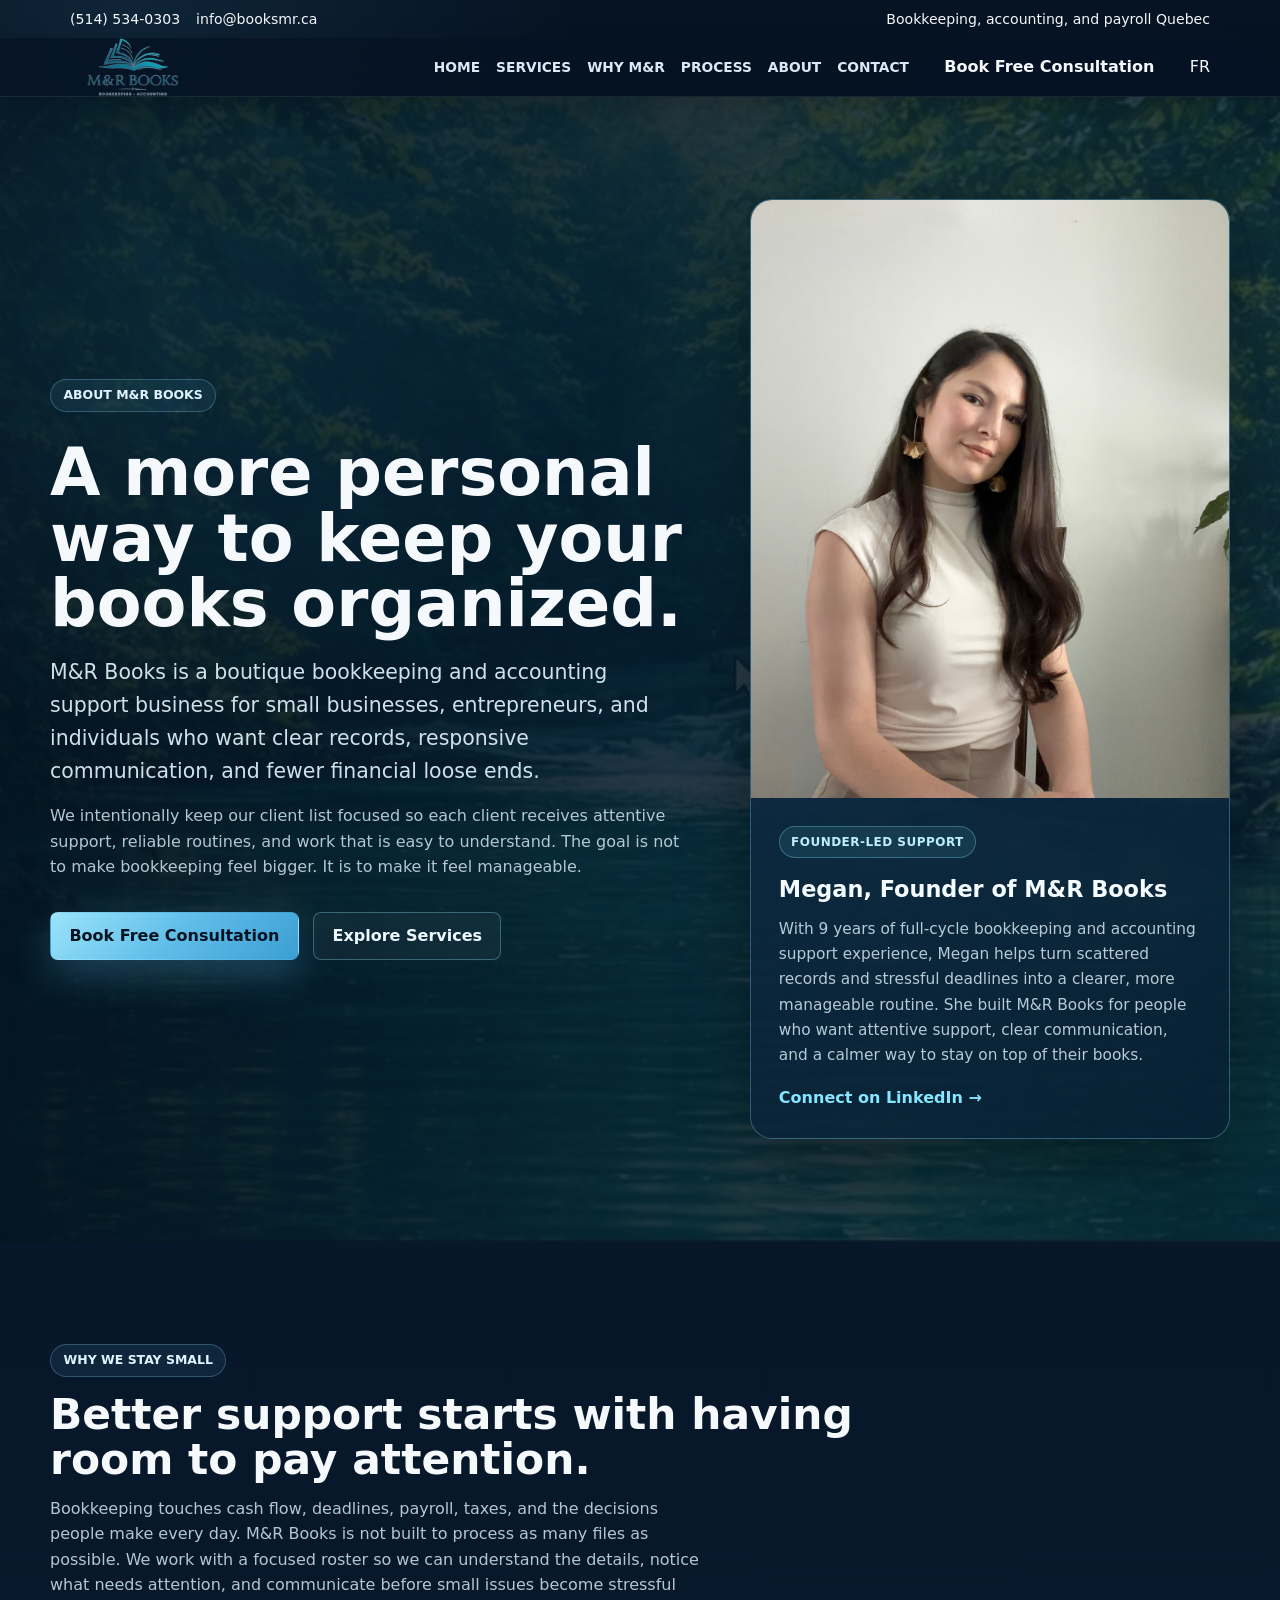
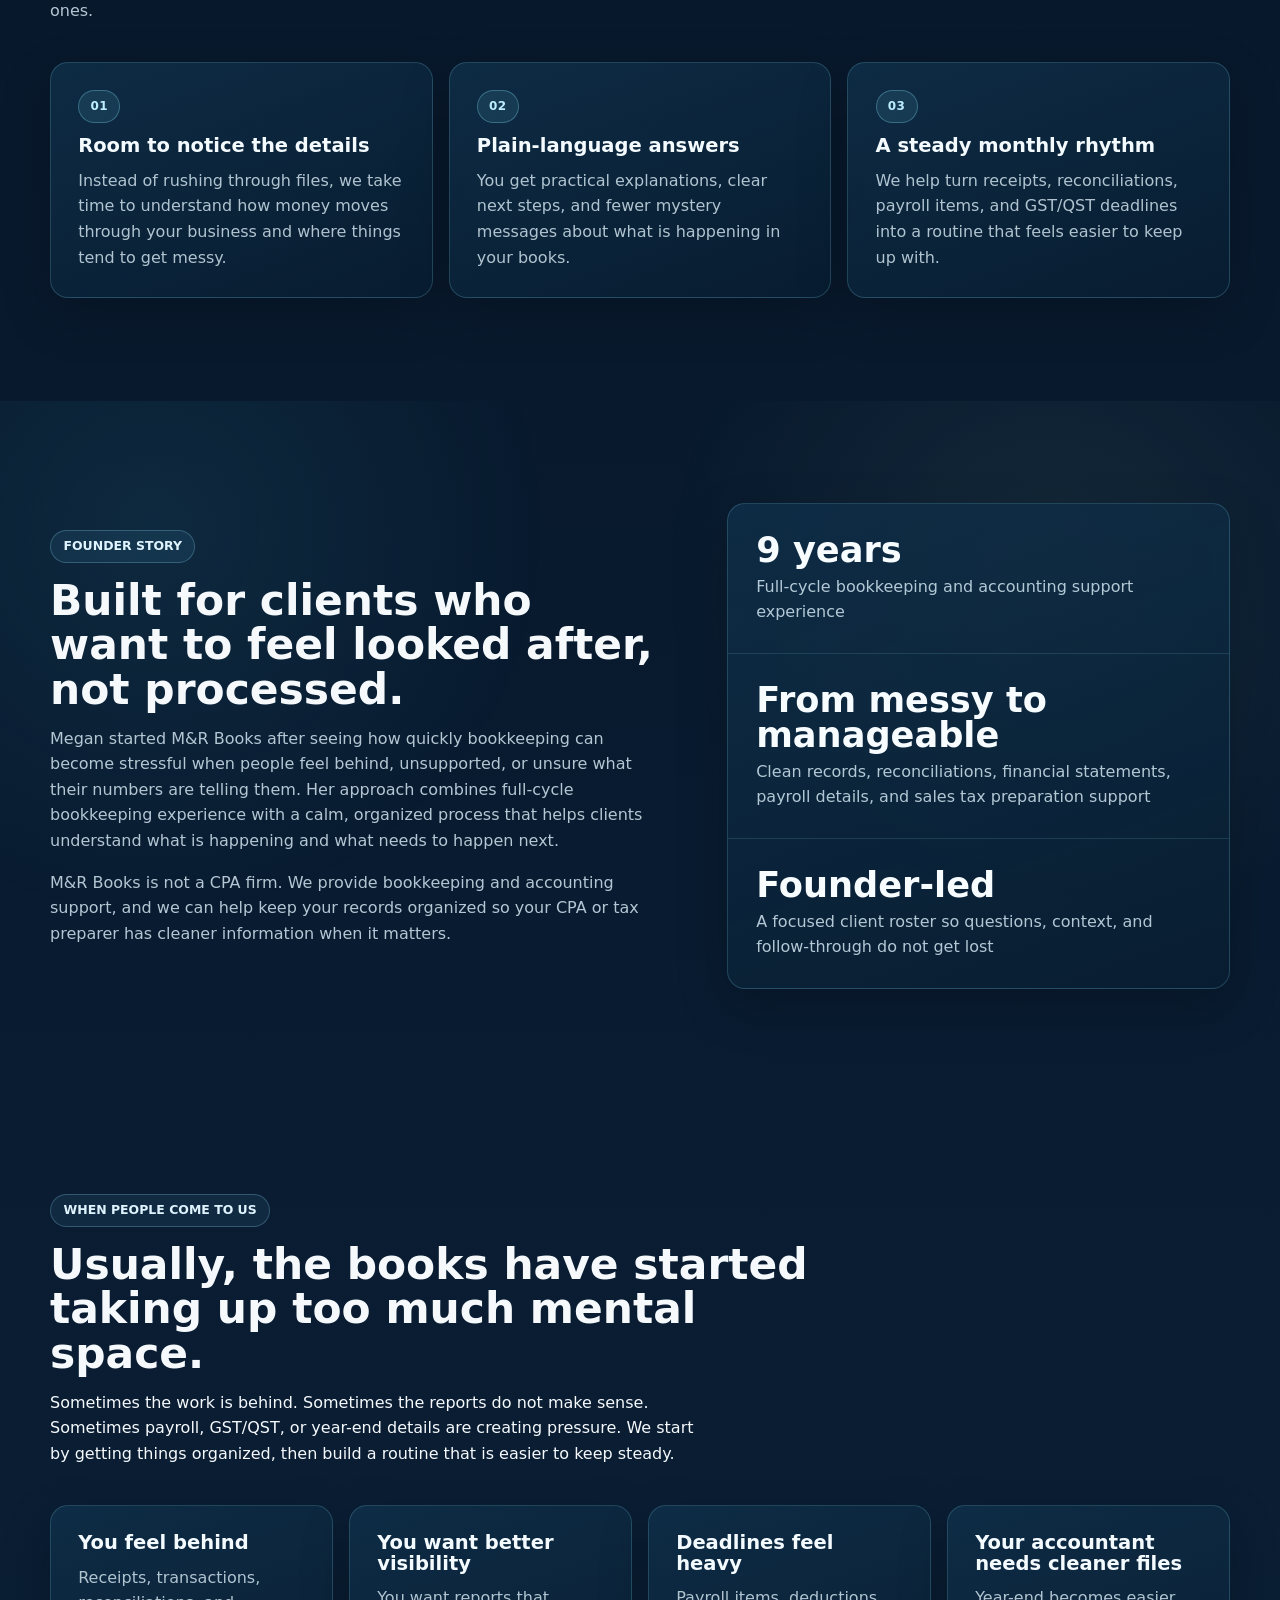
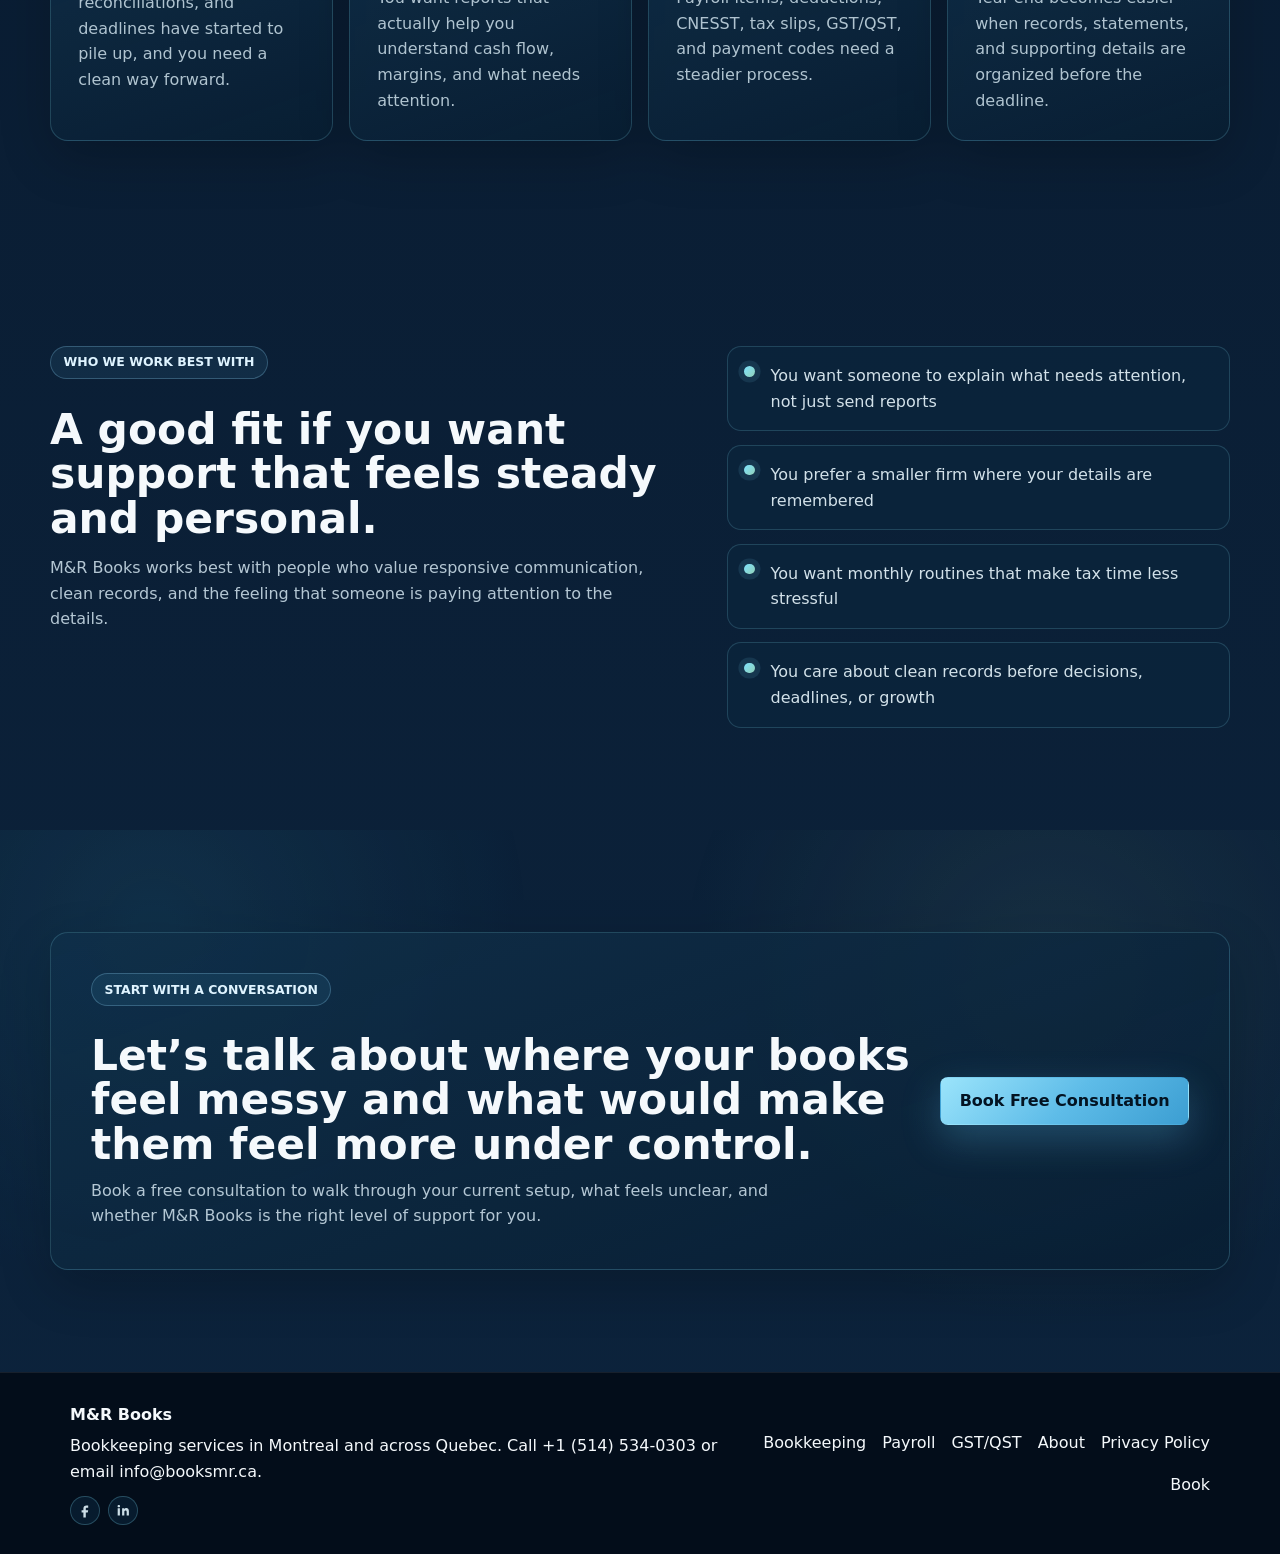
==== commit ef502a3a: "Add files via upload" ====
--- a/about.html
+++ b/about.html
@@ -673,6 +673,25 @@
     });
 
     (function () {
+      var isFrench = document.documentElement.lang.toLowerCase().indexOf('fr') === 0;
+      var privacyUrl = isFrench ? 'politique-confidentialite.html' : 'privacy.html';
+      var privacyLabel = isFrench ? 'Politique de confidentialité' : 'Privacy Policy';
+      var footerNavs = document.querySelectorAll('.footer-nav, .about-footer-links');
+
+      footerNavs.forEach(function (nav) {
+        if (nav.querySelector('a[href="' + privacyUrl + '"]')) return;
+        var link = document.createElement('a');
+        link.className = 'footer-privacy-link';
+        link.href = privacyUrl;
+        link.textContent = privacyLabel;
+        var bookLink = Array.from(nav.querySelectorAll('a')).find(function (item) {
+          return item.textContent.trim().toLowerCase() === 'book' || item.textContent.trim().toLowerCase() === 'réserver';
+        });
+        nav.insertBefore(link, bookLink || null);
+      });
+    })();
+
+    (function () {
       var footer = document.querySelector('.site-footer');
       if (!footer || footer.querySelector('.footer-socials')) return;
 
@@ -684,5 +703,31 @@
       target.appendChild(socials);
     })();
   </script>
+  <script>
+    (function () {
+      var isFrench = document.documentElement.lang.toLowerCase().indexOf('fr') === 0;
+      var privacyUrl = isFrench ? 'politique-confidentialite.html' : 'privacy.html';
+      var privacyLabel = isFrench ? 'Politique de confidentialité' : 'Privacy Policy';
+      var footer = document.querySelector('.site-footer, footer');
+      if (footer && !footer.querySelector('a[href="' + privacyUrl + '"]')) {
+        var nav = footer.querySelector('.footer-nav, .about-footer-links, nav');
+        if (!nav) {
+          nav = document.createElement('nav');
+          nav.className = 'footer-nav privacy-footer-nav';
+          nav.setAttribute('aria-label', isFrench ? 'Navigation du pied de page' : 'Footer navigation');
+          (footer.querySelector('.container') || footer).appendChild(nav);
+        }
+        var link = document.createElement('a');
+        link.href = privacyUrl;
+        link.className = 'footer-privacy-link';
+        link.textContent = privacyLabel;
+        var bookLink = Array.from(nav.querySelectorAll('a')).find(function (item) {
+          var label = item.textContent.trim().toLowerCase();
+          return label === 'book' || label === 'réserver';
+        });
+        nav.insertBefore(link, bookLink || null);
+      }
+    })();
+  </script>
 </body>
 </html>
--- a/styles.css
+++ b/styles.css
@@ -1198,6 +1198,230 @@
   text-underline-offset: 0.25em;
 }
 
+/* Privacy and form consent */
+.privacy-page {
+  background:
+    linear-gradient(180deg, rgba(4, 19, 33, 0.94), rgba(6, 27, 45, 0.98)),
+    url("bg-soft.jpg") center / cover fixed;
+}
+
+.privacy-hero {
+  padding: clamp(4rem, 8vw, 7rem) 0 clamp(2rem, 4vw, 3rem);
+}
+
+.privacy-hero .section-heading {
+  max-width: 840px;
+  margin-inline: auto;
+  text-align: center;
+}
+
+.privacy-hero h1 {
+  margin: 0.8rem 0 1rem;
+  font-size: clamp(2.4rem, 6vw, 4.4rem);
+  line-height: 1.04;
+}
+
+.privacy-hero p {
+  max-width: 760px;
+  margin-inline: auto;
+  color: rgba(216, 234, 244, 0.88);
+  font-size: 1.08rem;
+  line-height: 1.7;
+}
+
+.privacy-card {
+  max-width: 980px;
+  margin: 0 auto clamp(4rem, 8vw, 6rem);
+  border: 1px solid rgba(120, 203, 224, 0.24);
+  border-radius: 12px;
+  padding: clamp(1.5rem, 4vw, 3rem);
+  background: linear-gradient(160deg, rgba(12, 43, 68, 0.86), rgba(5, 24, 41, 0.9));
+  box-shadow: 0 24px 70px rgba(0, 0, 0, 0.24);
+}
+
+.privacy-section + .privacy-section {
+  margin-top: clamp(1.7rem, 4vw, 2.5rem);
+  padding-top: clamp(1.7rem, 4vw, 2.5rem);
+  border-top: 1px solid rgba(120, 203, 224, 0.16);
+}
+
+.privacy-section h2 {
+  margin: 0 0 0.85rem;
+  color: #f5fbff;
+  font-size: clamp(1.25rem, 2.2vw, 1.65rem);
+  line-height: 1.2;
+}
+
+.privacy-section p,
+.privacy-section li {
+  color: rgba(216, 234, 244, 0.88);
+  line-height: 1.7;
+}
+
+.privacy-section p {
+  margin: 0.65rem 0 0;
+}
+
+.privacy-section ul {
+  display: grid;
+  gap: 0.45rem;
+  margin: 0.8rem 0 0;
+  padding-left: 1.2rem;
+}
+
+.privacy-contact-box {
+  margin-top: 1rem;
+  border: 1px solid rgba(120, 203, 224, 0.2);
+  border-radius: 8px;
+  padding: 1rem;
+  background: rgba(10, 35, 57, 0.64);
+}
+
+.form-consent {
+  margin: 0.95rem 0 1rem;
+  color: rgba(210, 228, 238, 0.82);
+  font-size: 0.84rem;
+  line-height: 1.55;
+}
+
+.form-consent a {
+  color: #86e6ff;
+  font-weight: 800;
+  text-decoration: underline;
+  text-underline-offset: 0.2em;
+}
+
+.footer-privacy-link {
+  white-space: nowrap;
+}
+
+.privacy-page .privacy-hero .section-heading,
+.privacy-page .privacy-hero h1,
+.privacy-page .privacy-hero p {
+  text-align: center;
+}
+
+.privacy-page .privacy-hero .eyebrow {
+  margin-right: auto;
+  margin-left: auto;
+}
+
+.privacy-footer-nav {
+  margin-top: 0.85rem;
+}
+
+/* Stable homepage services copy fallback for GitHub Pages */
+body #services .service-card > div > p:not(.service-summary),
+body #services .service-content > p:not(.service-summary) {
+  display: none !important;
+}
+
+body #services .service-card ul::before {
+  display: block !important;
+  max-width: 27ch;
+  margin: 0 0 1.1rem !important;
+  padding-bottom: 1.1rem !important;
+  border-bottom: 1px solid rgba(156, 214, 234, 0.18) !important;
+  color: rgba(230, 242, 249, 0.92) !important;
+  font-size: clamp(1rem, 1.12vw, 1.08rem) !important;
+  line-height: 1.5 !important;
+}
+
+body #services .service-card:has(.service-summary) ul::before {
+  display: none !important;
+  content: none !important;
+}
+
+body #services .service-card:not(:has(.service-summary)) ul {
+  border-top: 0 !important;
+  padding-top: 0 !important;
+}
+
+body #services .service-card .service-summary {
+  padding-bottom: 1.1rem !important;
+  border-bottom: 1px solid rgba(156, 214, 234, 0.18) !important;
+}
+
+body #services .service-card:nth-child(1) ul::before {
+  content: "Monthly bookkeeping and reconciliations for Quebec businesses." !important;
+}
+
+body #services .service-card:nth-child(2) ul::before {
+  content: "Financial reporting and year-end support for better business decisions." !important;
+}
+
+body #services .service-card:nth-child(3) ul::before {
+  content: "Reliable payroll processing and compliance support." !important;
+}
+
+body #services .service-card:nth-child(4) ul::before {
+  content: "GST/HST and QST filing support for Quebec businesses." !important;
+}
+
+body #services .service-card li {
+  font-size: 0 !important;
+}
+
+body #services .service-card li::after {
+  position: static !important;
+  display: inline !important;
+  width: auto !important;
+  height: auto !important;
+  border: 0 !important;
+  color: rgba(226, 239, 247, 0.88) !important;
+  font-size: 0.98rem !important;
+  line-height: 1.4 !important;
+  transform: none !important;
+}
+
+body #services .service-card:nth-child(1) li:nth-child(1)::after {
+  content: "Monthly bookkeeping" !important;
+}
+
+body #services .service-card:nth-child(1) li:nth-child(2)::after {
+  content: "Bank reconciliations" !important;
+}
+
+body #services .service-card:nth-child(1) li:nth-child(3)::after {
+  content: "Financial reporting" !important;
+}
+
+body #services .service-card:nth-child(2) li:nth-child(1)::after {
+  content: "Financial statements" !important;
+}
+
+body #services .service-card:nth-child(2) li:nth-child(2)::after {
+  content: "Year-end preparation" !important;
+}
+
+body #services .service-card:nth-child(2) li:nth-child(3)::after {
+  content: "Corporate tax support" !important;
+}
+
+body #services .service-card:nth-child(3) li:nth-child(1)::after {
+  content: "Payroll processing" !important;
+}
+
+body #services .service-card:nth-child(3) li:nth-child(2)::after {
+  content: "Employee remittances" !important;
+}
+
+body #services .service-card:nth-child(3) li:nth-child(3)::after {
+  content: "Ongoing payroll support" !important;
+}
+
+body #services .service-card:nth-child(4) li:nth-child(1)::after {
+  content: "GST/HST and QST filings" !important;
+}
+
+body #services .service-card:nth-child(4) li:nth-child(2)::after {
+  content: "Remittance support" !important;
+}
+
+body #services .service-card:nth-child(4) li:nth-child(3)::after {
+  content: "Compliance monitoring" !important;
+}
+
 /* Homepage service cards: concise summary mode */
 body #services .service-card {
   min-height: 540px !important;
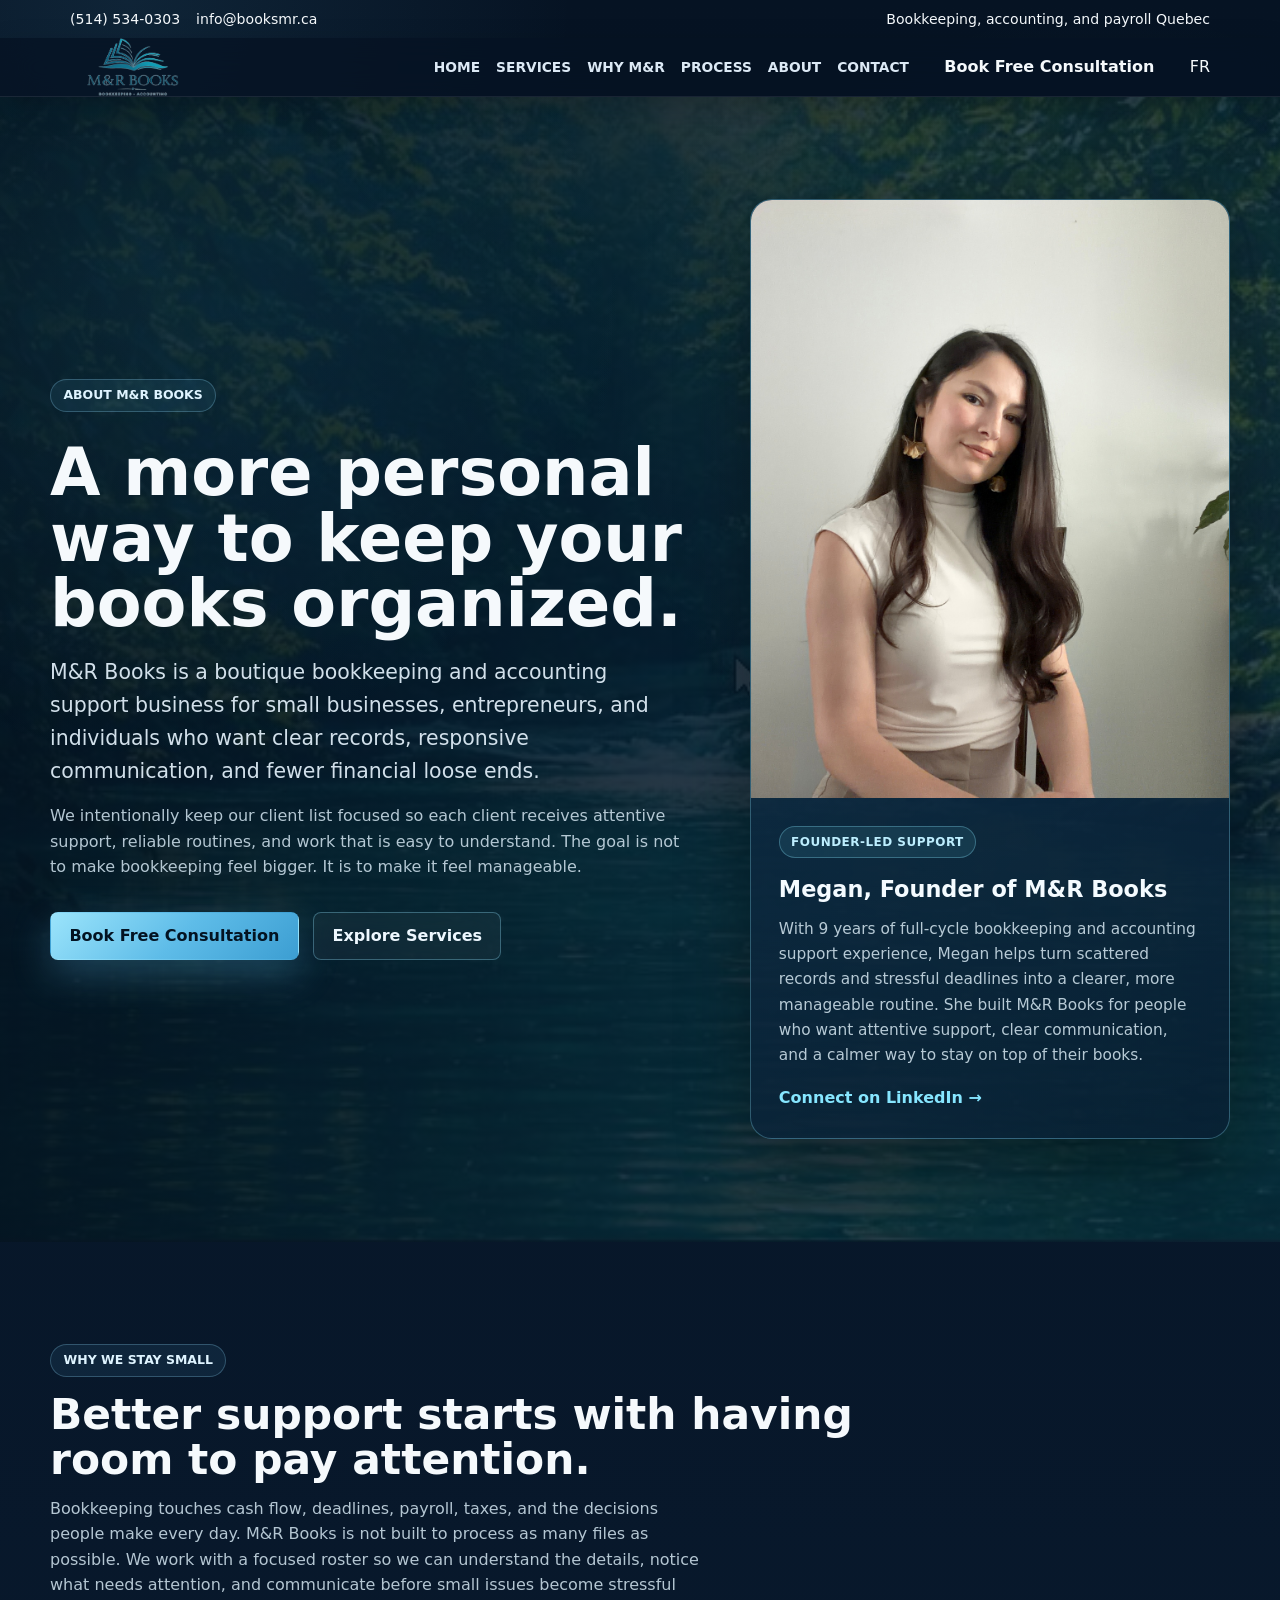
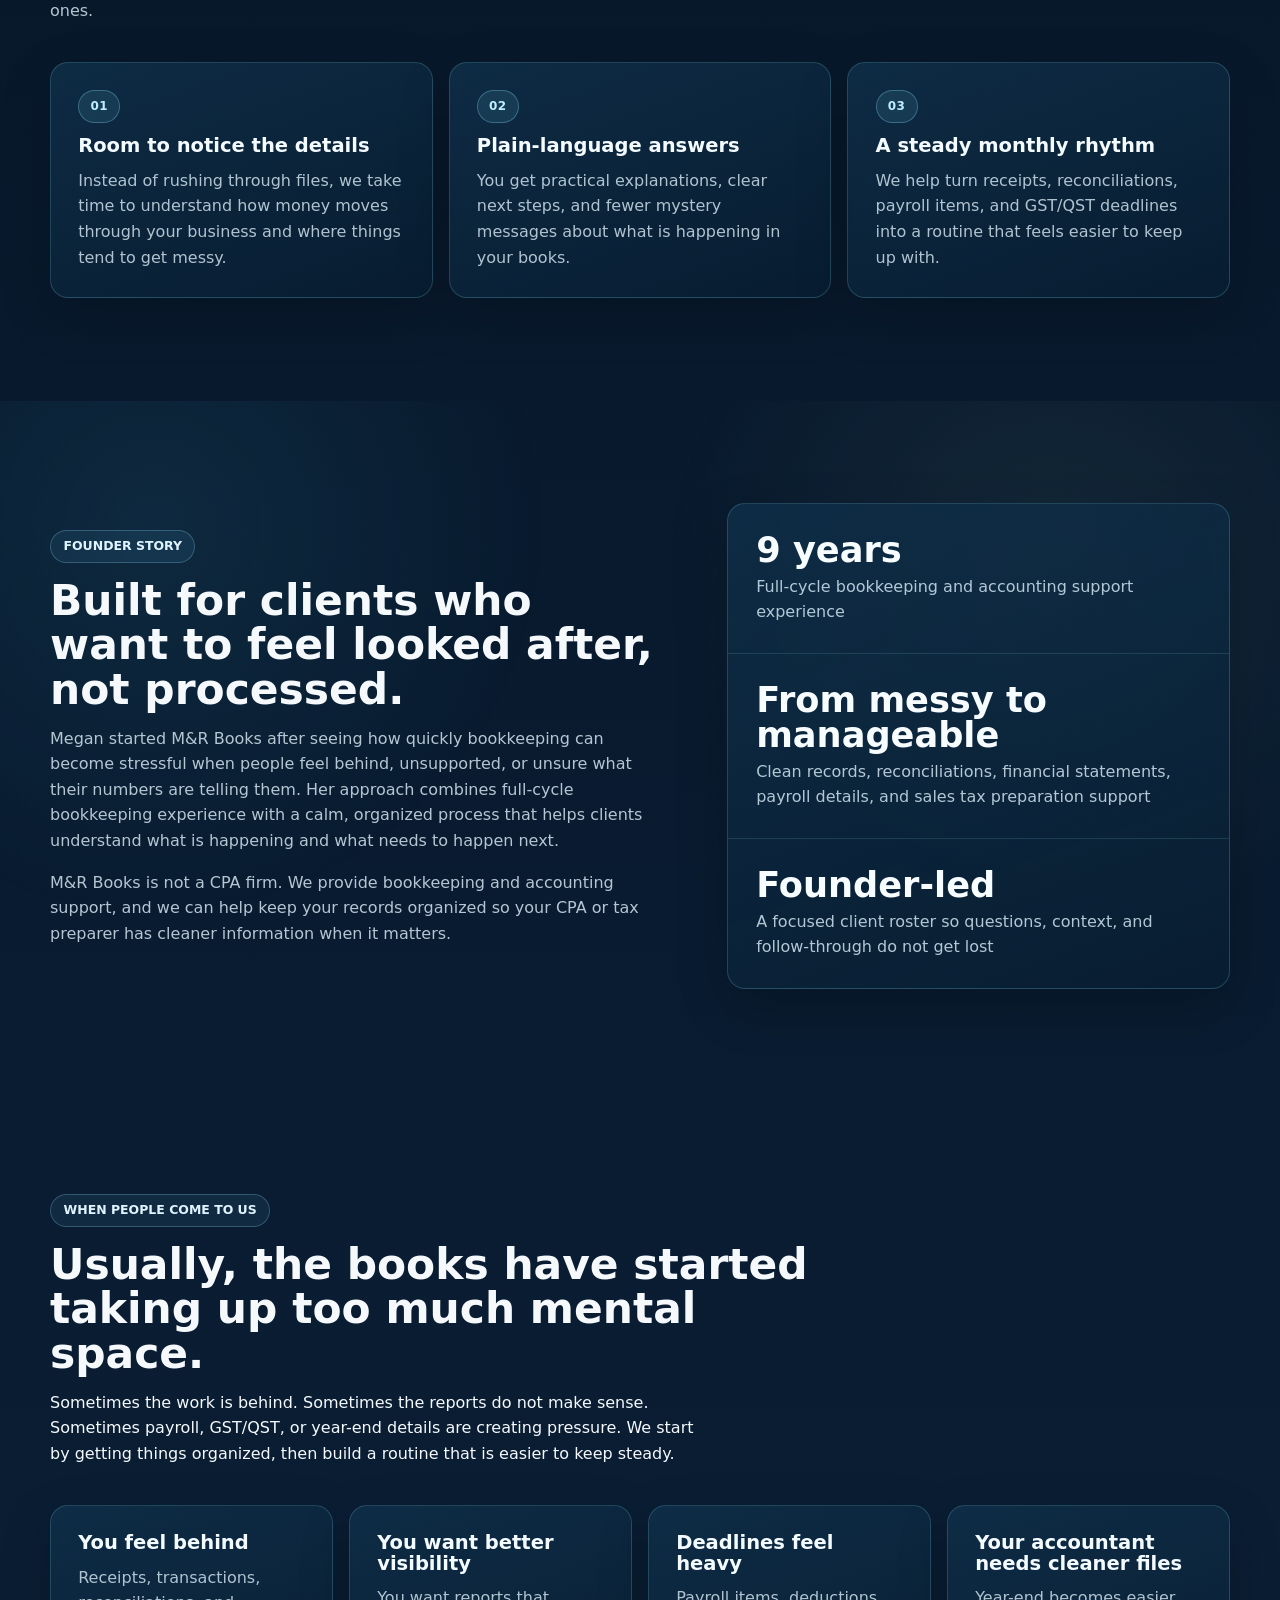
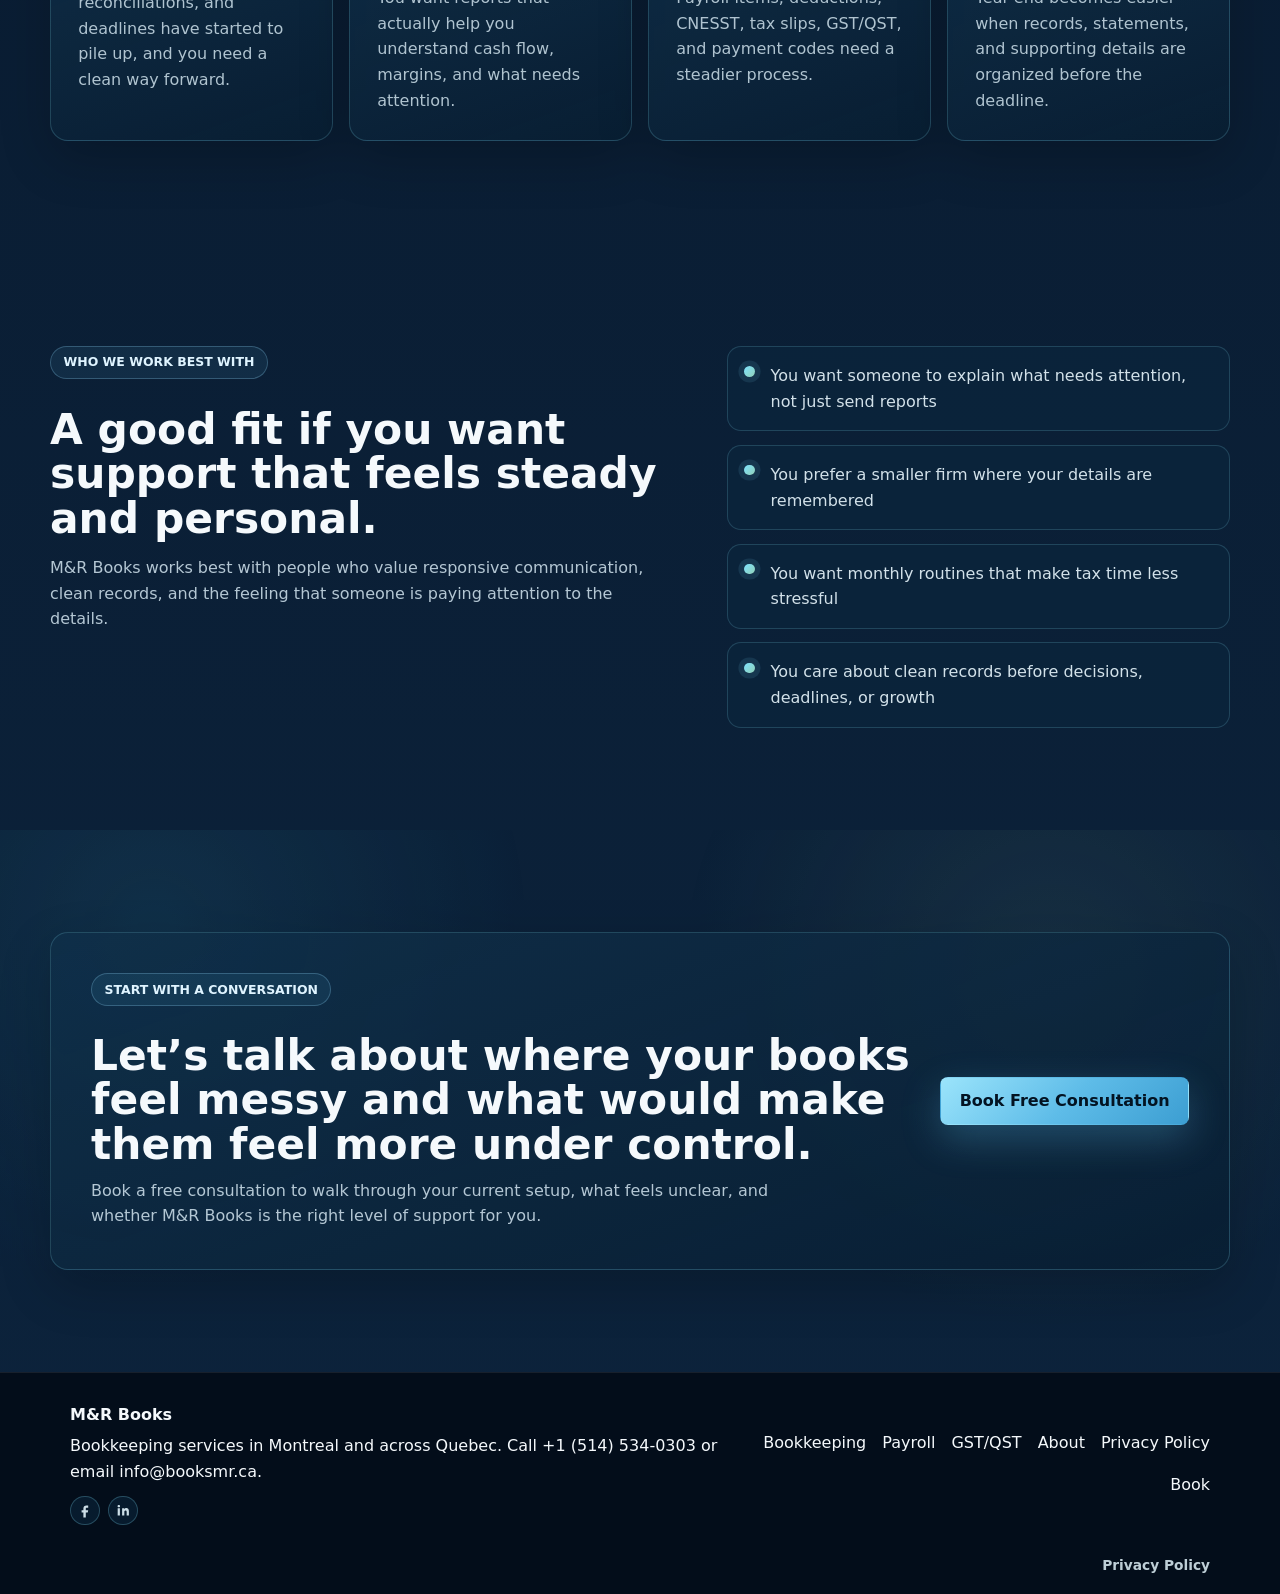
==== commit 8b0dab46: "Add files via upload" ====
--- a/about.html
+++ b/about.html
@@ -477,6 +477,14 @@
     ]
   }
   </script>
+  <link rel="canonical" href="https://booksmr.ca/about.html" />
+  <meta property="og:type" content="website" />
+  <meta property="og:site_name" content="M&amp;R Books" />
+  <meta property="og:locale" content="en_CA" />
+  <meta property="og:title" content="About M&amp;R Books | Boutique Bookkeeping Support in Quebec" />
+  <meta property="og:description" content="Meet M&amp;R Books, a boutique bookkeeping and accounting support business in Montreal serving Quebec small businesses, entrepreneurs, and individuals with attentive, organized support." />
+  <meta property="og:url" content="https://booksmr.ca/about.html" />
+  <meta property="og:image" content="https://booksmr.ca/assets/megan,jpg.jpg" />
 </head>
 <body>
   <a class="skip-link" href="#main">Skip to main content</a>
@@ -666,6 +674,7 @@
         <a href="https://book.booksmr.ca">Book</a>
       </nav>
     </div>
+    <div class="container footer-legal"><a href="privacy.html">Privacy Policy</a></div>
   </footer>
   <script>
     document.querySelectorAll('a[href*="bookings.cloud.microsoft"]').forEach(function (link) {
--- a/styles.css
+++ b/styles.css
@@ -1310,6 +1310,32 @@
   margin-top: 0.85rem;
 }
 
+.footer-legal {
+  display: flex;
+  justify-content: flex-end;
+  padding: 0 0 1.15rem;
+}
+
+.footer-legal a {
+  color: rgba(226, 244, 252, 0.84);
+  font-size: 0.86rem;
+  font-weight: 800;
+  text-decoration: none;
+}
+
+.footer-legal a:hover,
+.footer-legal a:focus-visible {
+  color: #86e6ff;
+  text-decoration: underline;
+  text-underline-offset: 0.25em;
+}
+
+@media (max-width: 800px) {
+  .footer-legal {
+    justify-content: flex-start;
+  }
+}
+
 /* Stable homepage services copy fallback for GitHub Pages */
 body #services .service-card > div > p:not(.service-summary),
 body #services .service-content > p:not(.service-summary) {
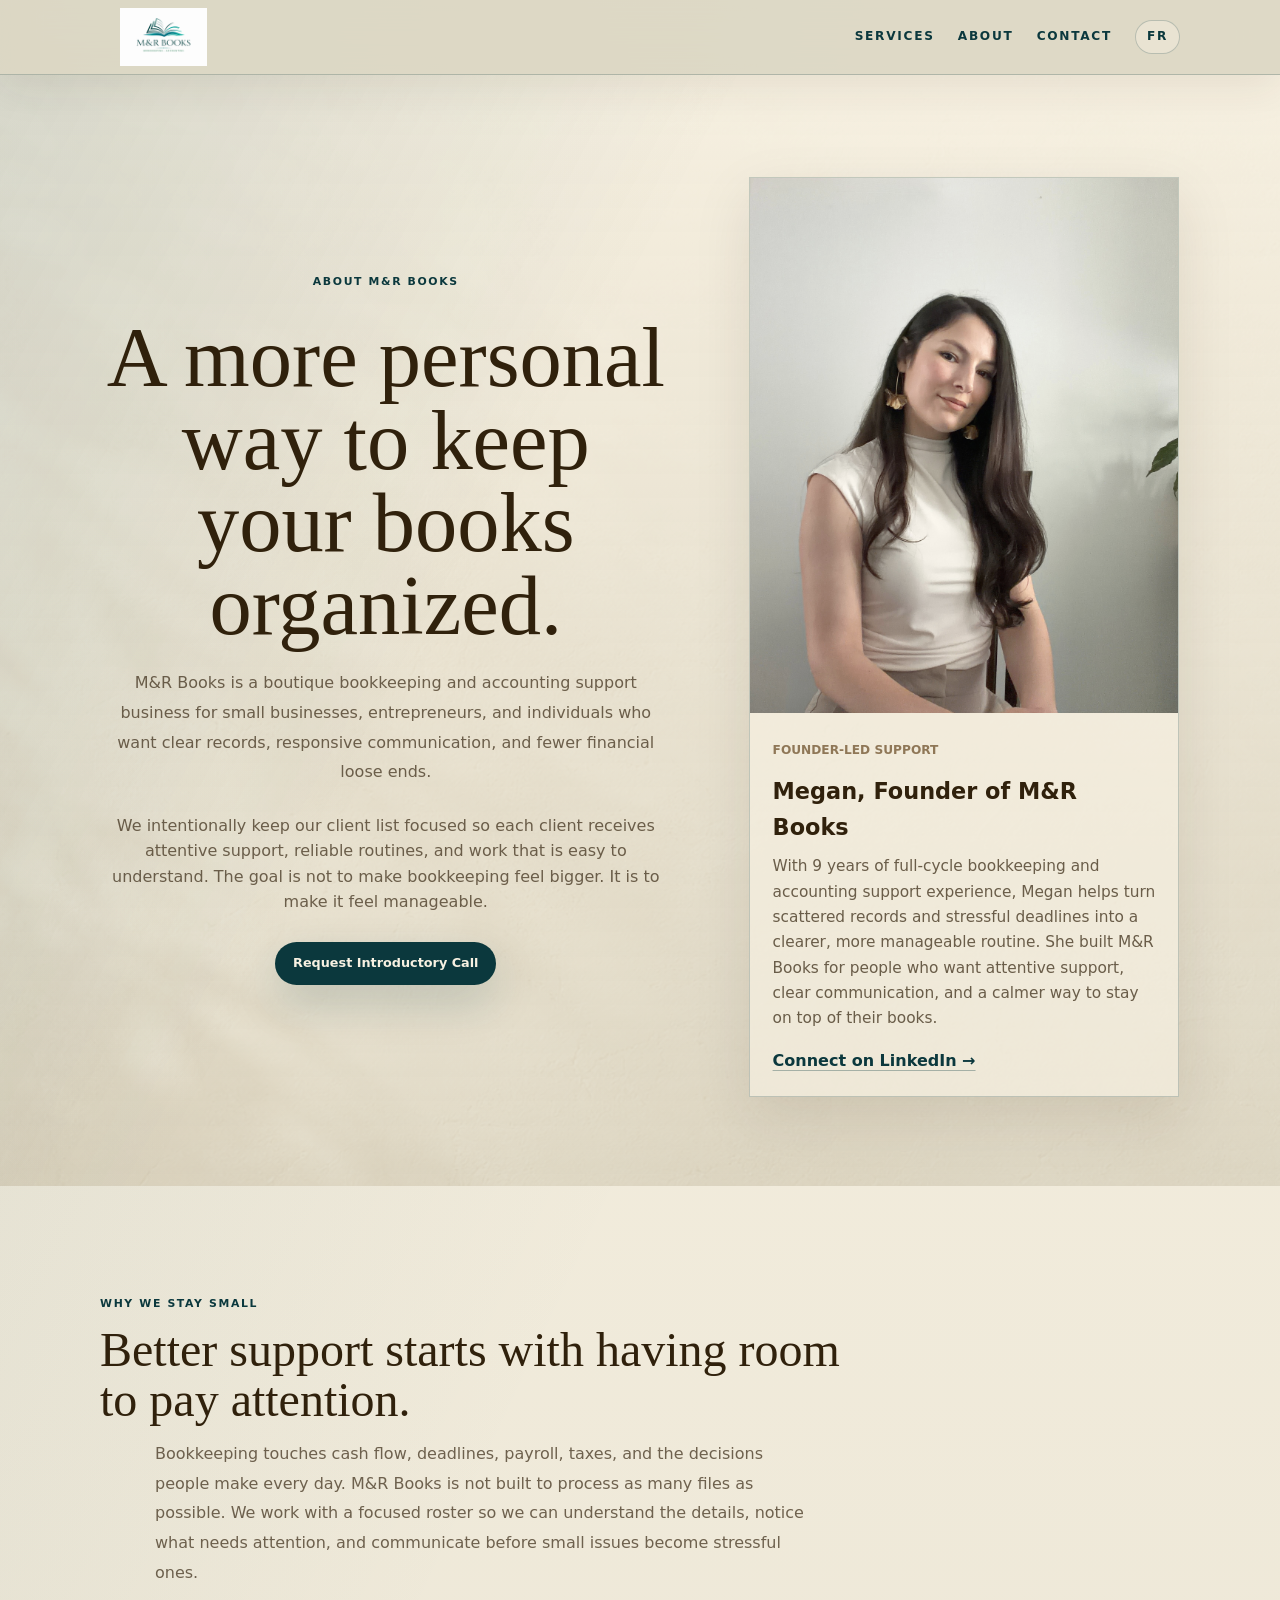
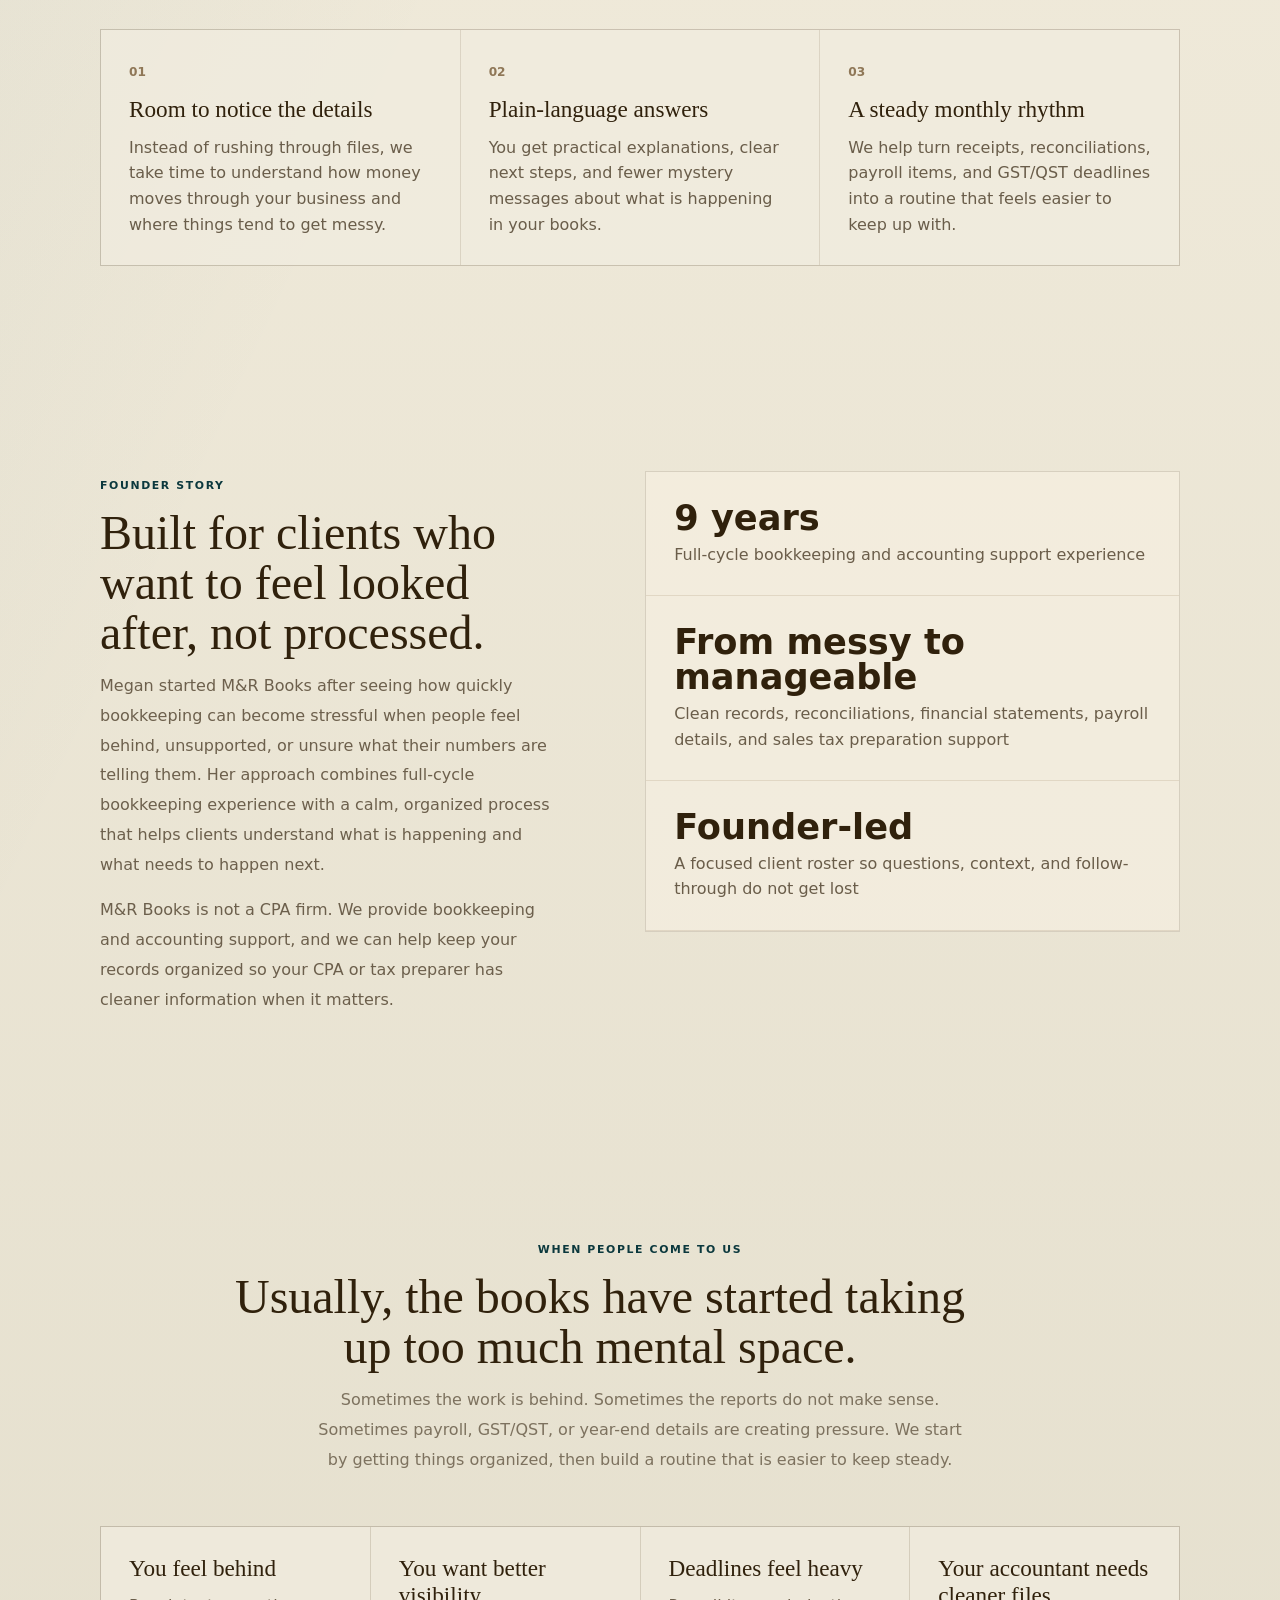
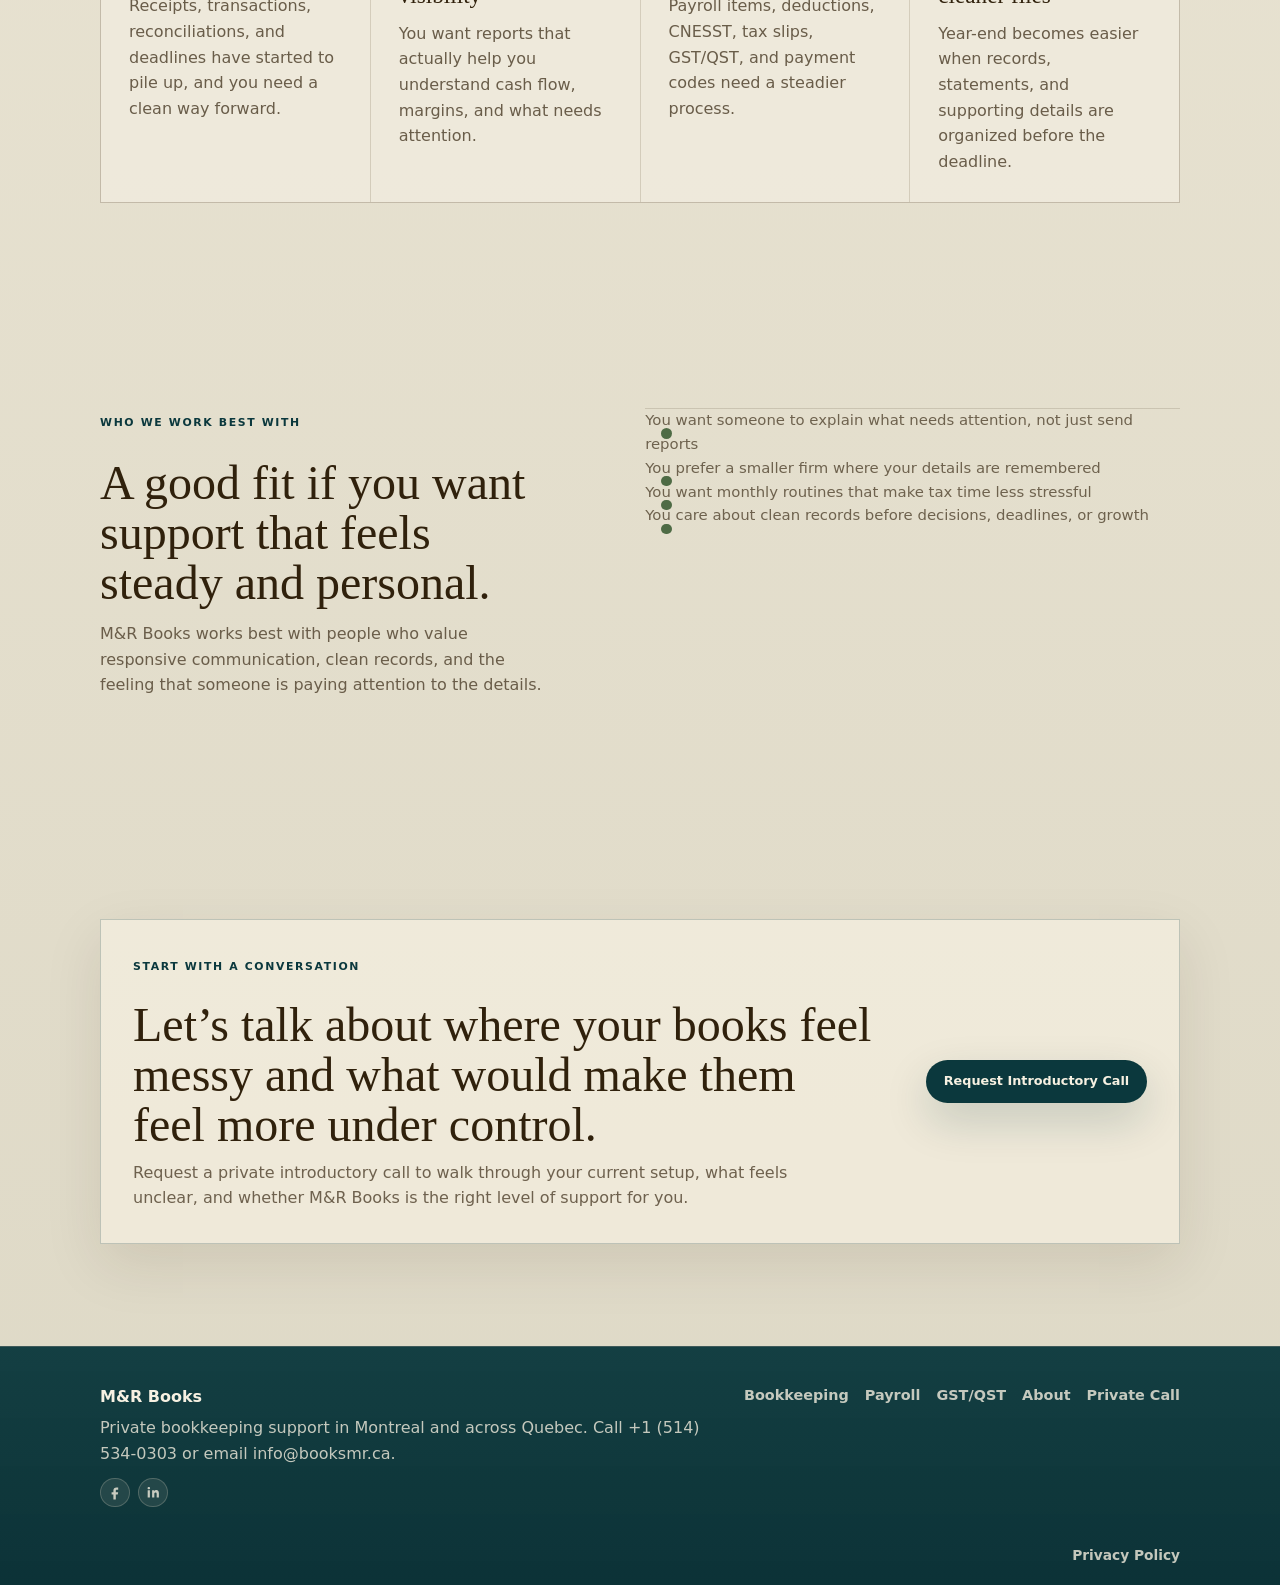
==== commit 49825822: "Add files via upload" ====
--- a/about.html
+++ b/about.html
@@ -426,7 +426,7 @@
         },
         "potentialAction": {
           "@type": "ReserveAction",
-          "name": "Book a free consultation",
+          "name": "Request a private introductory call",
           "target": "https://book.booksmr.ca"
         }
       },
@@ -486,7 +486,7 @@
   <meta property="og:url" content="https://booksmr.ca/about.html" />
   <meta property="og:image" content="https://booksmr.ca/assets/megan,jpg.jpg" />
 </head>
-<body>
+<body class="boutique-luxury">
   <a class="skip-link" href="#main">Skip to main content</a>
 
   <div class="topbar">
@@ -500,22 +500,11 @@
   </div>
 
   <header class="site-header">
-    <div class="container nav-inner">
-      <a class="brand" href="index.html" aria-label="M&R Books home">
-        <img src="logo.png" alt="M&R Books logo" width="126" height="58" style="width:126px;max-width:126px;height:auto;max-height:58px;object-fit:contain;" />
+    <div class="container nav">
+      <a href="index.html" class="brand-logo" aria-label="M&amp;R Books home">
+        <img src="logo.png" alt="M&amp;R Books bookkeeping and accounting logo" class="logo-img" width="420" height="116" />
       </a>
-      <nav class="nav-links" aria-label="Main navigation">
-        <a href="index.html">Home</a>
-        <a href="index.html#services">Services</a>
-        <a href="index.html#why">Why M&R</a>
-        <a href="index.html#process">Process</a>
-        <a href="about.html" aria-current="page">About</a>
-        <a href="index.html#contact">Contact</a>
-      </nav>
-      <div class="nav-actions">
-        <a class="btn btn-outline" href="https://book.booksmr.ca">Book Free Consultation</a>
-        <a class="language-link" href="index_fr.html">FR</a>
-      </div>
+      <nav class="nav-links" aria-label="Primary navigation"><a href="index.html#services">Services</a><a href="about.html">About</a><a href="index.html#contact">Contact</a><a href="index_fr.html" class="lang-switch" lang="fr">FR</a></nav>
     </div>
   </header>
 
@@ -528,7 +517,7 @@
           <p class="lead">M&R Books is a boutique bookkeeping and accounting support business for small businesses, entrepreneurs, and individuals who want clear records, responsive communication, and fewer financial loose ends.</p>
           <p>We intentionally keep our client list focused so each client receives attentive support, reliable routines, and work that is easy to understand. The goal is not to make bookkeeping feel bigger. It is to make it feel manageable.</p>
           <div class="about-hero-actions">
-            <a class="btn btn-primary" href="https://book.booksmr.ca">Book Free Consultation</a>
+            <a class="btn btn-primary" href="https://book.booksmr.ca">Request Introductory Call</a>
             <a class="btn btn-secondary" href="index.html#services">Explore Services</a>
           </div>
         </div>
@@ -652,32 +641,26 @@
           <div>
             <span class="eyebrow">Start with a conversation</span>
             <h2>Let’s talk about where your books feel messy and what would make them feel more under control.</h2>
-            <p>Book a free consultation to walk through your current setup, what feels unclear, and whether M&R Books is the right level of support for you.</p>
+            <p>Request a private introductory call to walk through your current setup, what feels unclear, and whether M&R Books is the right level of support for you.</p>
           </div>
-          <a class="btn btn-primary" href="https://book.booksmr.ca">Book Free Consultation</a>
+          <a class="btn btn-primary" href="https://book.booksmr.ca">Request Introductory Call</a>
         </div>
       </div>
     </section>
   </main>
 
   <footer class="site-footer">
-    <div class="container about-footer-inner">
-      <div class="about-footer-copy">
+    <div class="container footer-inner">
+      <div class="footer-brand">
         <strong>M&amp;R Books</strong>
-        <p>Bookkeeping services in Montreal and across Quebec. Call +1 (514) 534-0303 or email info@booksmr.ca.</p>
+        <span>Private bookkeeping support in Montreal and across Quebec. Call <a href="tel:+15145340303">+1 (514) 534-0303</a> or email <a href="mailto:info@booksmr.ca">info@booksmr.ca</a>.</span>
       </div>
-      <nav class="about-footer-links" aria-label="Footer navigation">
-        <a href="bookkeeping-montreal.html">Bookkeeping</a>
-        <a href="payroll-services-quebec.html">Payroll</a>
-        <a href="sales-tax-filing-quebec.html">GST/QST</a>
-        <a href="about.html">About</a>
-        <a href="https://book.booksmr.ca">Book</a>
-      </nav>
+      <nav class="footer-links" aria-label="Footer navigation"><a href="bookkeeping-montreal.html">Bookkeeping</a><a href="payroll-services-quebec.html">Payroll</a><a href="sales-tax-filing-quebec.html">GST/QST</a><a href="about.html">About</a><a href="https://book.booksmr.ca">Private Call</a></nav>
     </div>
     <div class="container footer-legal"><a href="privacy.html">Privacy Policy</a></div>
   </footer>
   <script>
-    document.querySelectorAll('a[href*="bookings.cloud.microsoft"]').forEach(function (link) {
+    document.querySelectorAll('a[href*="book.booksmr.ca"]').forEach(function (link) {
       link.href = 'https://book.booksmr.ca';
     });
 
--- a/styles.css
+++ b/styles.css
@@ -1,21 +1,21 @@
 :root {
-  --bg: #061323;
-  --bg-2: #091b30;
-  --bg-3: #0d233c;
-  --surface: rgba(15, 37, 63, 0.72);
-  --surface-strong: rgba(18, 48, 81, 0.84);
-  --text: #f5f9fc;
-  --muted: #b7c8da;
-  --muted-2: #8fa8bf;
-  --line: rgba(255, 255, 255, 0.11);
-  --line-strong: rgba(141, 207, 239, 0.28);
-  --accent: #5ebce8;
-  --accent-strong: #8bd8f3;
-  --success: #8ee3cc;
+  --bg: #DBD6C3;
+  --bg-2: #EEE8D7;
+  --bg-3: #C9BFA5;
+  --surface: rgba(247, 242, 226, 0.82);
+  --surface-strong: rgba(239, 231, 211, 0.94);
+  --text: #30210C;
+  --muted: rgba(48, 33, 12, 0.72);
+  --muted-2: rgba(48, 33, 12, 0.56);
+  --line: rgba(143, 119, 87, 0.24);
+  --line-strong: rgba(143, 119, 87, 0.46);
+  --accent: #8F7757;
+  --accent-strong: #DBD6C3;
+  --success: #B8AF8C;
   --max: 1180px;
   --radius: 8px;
-  --shadow: 0 24px 70px rgba(0, 0, 0, 0.34);
-  --shadow-soft: 0 18px 50px rgba(0, 0, 0, 0.24);
+  --shadow: 0 24px 70px rgba(48, 33, 12, 0.18);
+  --shadow-soft: 0 18px 50px rgba(48, 33, 12, 0.12);
   --header-height: 76px;
 }
 * { box-sizing: border-box; }
@@ -831,7 +831,7 @@
   left: 1.03rem;
   width: 1.05rem;
   height: 1.05rem;
-  border: 2px solid #77d9ff;
+  border: 2px solid #0B383D;
   border-top: 0;
   border-left: 0;
   transform: rotate(45deg);
@@ -870,7 +870,7 @@
   width: 1rem;
   height: 1rem;
   border-radius: 999px;
-  background: linear-gradient(135deg, #7edfff, #4aa7ee);
+  background: linear-gradient(135deg, #4E6B45, #8F7757);
   box-shadow: 0 0 0 0.22rem rgba(98, 183, 238, 0.12);
 }
 
@@ -893,7 +893,7 @@
   width: fit-content;
   margin-top: auto;
   padding-top: 2rem;
-  color: #72d6ff;
+  color: #0B383D;
   font-weight: 800;
   text-decoration: none;
 }
@@ -902,7 +902,7 @@
   content: "";
   width: 1.1rem;
   height: 0.7rem;
-  background: linear-gradient(#72d6ff, #72d6ff) left 50% / 100% 2px no-repeat;
+  background: linear-gradient(#0B383D, #0B383D) left 50% / 100% 2px no-repeat;
   clip-path: polygon(0 42%, 72% 42%, 72% 0, 100% 50%, 72% 100%, 72% 58%, 0 58%);
   transition: transform 180ms ease;
 }
@@ -930,6 +930,2283 @@
   body #services .service-card img {
     height: 180px;
   }
+}
+
+/* Final minimalist boutique design lock */
+:root {
+  --final-paper: #F8F2E4;
+  --final-cream: #DBD6C3;
+  --final-sand: #E9DFC8;
+  --final-taupe: #8F7757;
+  --final-espresso: #30210C;
+  --final-teal: #0B383D;
+  --final-leaf: #4E6B45;
+  --final-line: rgba(48, 33, 12, 0.14);
+  --final-line-strong: rgba(48, 33, 12, 0.26);
+  --max: 1160px;
+  --radius: 0;
+}
+
+html,
+body {
+  background: var(--final-paper) !important;
+}
+
+body {
+  color: var(--final-espresso) !important;
+  font-family: Inter, ui-sans-serif, system-ui, -apple-system, BlinkMacSystemFont, "Segoe UI", Arial, sans-serif !important;
+}
+
+body::before,
+.section-transition,
+.hero::before,
+.about-hero::before,
+.founder-section::before,
+.about-cta::before,
+.glass-card::before,
+.hero-media::before,
+.image-frame::after {
+  display: none !important;
+}
+
+.container,
+body #services > .container {
+  width: min(100% - 2.25rem, 1160px) !important;
+  max-width: 1160px !important;
+}
+
+h1,
+h2,
+h3 {
+  color: var(--final-espresso) !important;
+  font-family: Georgia, "Times New Roman", serif !important;
+  font-weight: 500 !important;
+  letter-spacing: 0 !important;
+}
+
+h1,
+.hero-copy h1,
+.about-hero-copy h1,
+body .about-page .about-hero-copy h1 {
+  max-width: 920px !important;
+  margin-inline: auto !important;
+  font-size: clamp(3.1rem, 7vw, 5.4rem) !important;
+  line-height: 0.98 !important;
+}
+
+h2,
+.booking-card h2,
+.contact-card h2 {
+  max-width: 820px !important;
+  font-size: clamp(2.15rem, 4.8vw, 3.25rem) !important;
+  line-height: 1.04 !important;
+}
+
+h3 {
+  font-size: 1.35rem !important;
+  line-height: 1.18 !important;
+}
+
+p,
+li,
+.muted,
+.small-note,
+.hero-copy .lead,
+.section-heading p,
+.about-hero-copy .lead,
+.about-hero-copy p:not(.lead),
+.section-heading-left p,
+.founder-story-copy p,
+.about-fit-grid p,
+.about-cta-panel p,
+.privacy-section p,
+.privacy-section li,
+.privacy-hero p {
+  color: rgba(48, 33, 12, 0.68) !important;
+}
+
+.skip-link {
+  background: var(--final-espresso) !important;
+  color: var(--final-paper) !important;
+}
+
+.top-strip,
+.topbar {
+  display: none !important;
+}
+
+.site-header {
+  position: sticky !important;
+  top: 0 !important;
+  z-index: 1000 !important;
+  border-bottom: 1px solid var(--final-line) !important;
+  background: rgba(248, 242, 228, 0.90) !important;
+  box-shadow: none !important;
+  backdrop-filter: blur(18px) !important;
+  -webkit-backdrop-filter: blur(18px) !important;
+}
+
+.nav,
+.nav-inner {
+  min-height: 82px !important;
+  display: grid !important;
+  grid-template-columns: auto 1fr !important;
+  align-items: center !important;
+  gap: 2rem !important;
+}
+
+.logo-img,
+.site-header .brand img,
+.site-header img[src="logo.png"] {
+  width: auto !important;
+  max-width: 150px !important;
+  height: 44px !important;
+  max-height: 44px !important;
+  object-fit: contain !important;
+  filter: none !important;
+  mix-blend-mode: multiply !important;
+}
+
+.nav-links,
+.nav-actions {
+  justify-content: flex-end !important;
+  gap: 1rem !important;
+}
+
+.nav-links a:not(.btn),
+.nav-actions a:not(.btn),
+.language-link,
+.lang-switch {
+  color: rgba(48, 33, 12, 0.72) !important;
+  font-size: 0.78rem !important;
+  font-weight: 760 !important;
+  text-transform: uppercase !important;
+  letter-spacing: 0 !important;
+}
+
+.nav-links a:not(.btn)::after {
+  background: var(--final-taupe) !important;
+}
+
+a:hover,
+a:focus-visible,
+.nav-links a:not(.btn):hover,
+.nav-actions a:not(.btn):hover {
+  color: var(--final-teal) !important;
+}
+
+.btn {
+  min-height: 46px !important;
+  border-radius: 999px !important;
+  padding: 0.86rem 1.15rem !important;
+  box-shadow: none !important;
+  font-size: 0.86rem !important;
+  font-weight: 780 !important;
+  letter-spacing: 0 !important;
+}
+
+.btn-primary {
+  color: var(--final-paper) !important;
+  border: 1px solid var(--final-espresso) !important;
+  background: var(--final-espresso) !important;
+}
+
+.btn-primary:hover {
+  color: var(--final-paper) !important;
+  border-color: var(--final-teal) !important;
+  background: var(--final-teal) !important;
+  box-shadow: none !important;
+}
+
+.btn-secondary,
+.btn-outline {
+  color: var(--final-espresso) !important;
+  border: 1px solid var(--final-line-strong) !important;
+  background: transparent !important;
+}
+
+.btn-secondary:hover,
+.btn-outline:hover {
+  border-color: var(--final-espresso) !important;
+  background: rgba(219, 214, 195, 0.42) !important;
+}
+
+.btn:focus-visible,
+a:focus-visible,
+input:focus-visible,
+textarea:focus-visible,
+button:focus-visible {
+  outline: 3px solid rgba(11, 56, 61, 0.34) !important;
+  outline-offset: 3px !important;
+}
+
+.eyebrow,
+.section-kicker,
+.service-meta,
+.founder-card figcaption span,
+.principle-card span,
+.process-card strong {
+  border: 0 !important;
+  border-radius: 0 !important;
+  padding: 0 !important;
+  color: var(--final-taupe) !important;
+  background: transparent !important;
+  font-size: 0.76rem !important;
+  font-weight: 820 !important;
+  letter-spacing: 0 !important;
+  text-transform: uppercase !important;
+}
+
+.section,
+.hero,
+.hero.compact,
+.about-page .section {
+  position: relative !important;
+  overflow: visible !important;
+  padding: 7rem 0 !important;
+}
+
+.section-solid,
+.section-soft,
+body #services,
+.privacy-page {
+  background:
+    linear-gradient(180deg, var(--final-paper), var(--final-cream)) !important;
+}
+
+.hero,
+.hero.compact,
+.about-hero {
+  min-height: auto !important;
+  padding: 8.6rem 0 6.2rem !important;
+  background:
+    linear-gradient(180deg, rgba(248, 242, 228, 0.97), rgba(219, 214, 195, 0.54)),
+    url("bg-luxury-texture.png") center / cover no-repeat !important;
+}
+
+.hero-grid,
+.about-hero-grid {
+  display: grid !important;
+  grid-template-columns: 1fr !important;
+  gap: 3rem !important;
+  align-items: start !important;
+}
+
+.hero-copy,
+.about-hero-copy {
+  max-width: 900px !important;
+  margin-inline: auto !important;
+  text-align: center !important;
+}
+
+.hero-copy .lead,
+.about-hero-copy .lead {
+  max-width: 680px !important;
+  margin: 0 auto 1.6rem !important;
+  font-size: 1.08rem !important;
+  line-height: 1.78 !important;
+}
+
+.hero-actions,
+.about-hero-actions,
+.card-actions {
+  justify-content: center !important;
+  margin: 1.7rem 0 1.35rem !important;
+}
+
+.hero-proof,
+.micro-trust {
+  justify-content: center !important;
+  gap: 1rem !important;
+}
+
+.hero-proof span,
+.micro-trust span,
+.booking-benefits li,
+.fit-list li {
+  border: 0 !important;
+  border-radius: 0 !important;
+  padding: 0 !important;
+  color: rgba(48, 33, 12, 0.66) !important;
+  background: transparent !important;
+}
+
+.hero-proof span::before,
+.booking-benefits li::before,
+.feature-list li::before,
+.fit-list li::before,
+body #services .service-card li::before {
+  background: var(--final-leaf) !important;
+  box-shadow: none !important;
+}
+
+.hero-media {
+  width: 100% !important;
+  max-width: 1040px !important;
+  margin: 1.2rem auto 0 !important;
+}
+
+.image-frame,
+.founder-card {
+  overflow: hidden !important;
+  border: 1px solid var(--final-line) !important;
+  border-radius: 0 !important;
+  background: transparent !important;
+  box-shadow: none !important;
+}
+
+.image-frame img {
+  height: 430px !important;
+  object-fit: cover !important;
+}
+
+.floating-badge {
+  position: static !important;
+  border: 0 !important;
+  border-top: 1px solid var(--final-line) !important;
+  border-radius: 0 !important;
+  padding: 1.15rem 0 0 !important;
+  margin: 1.15rem 1.2rem 1.2rem !important;
+  background: transparent !important;
+  backdrop-filter: none !important;
+  -webkit-backdrop-filter: none !important;
+}
+
+.floating-badge strong,
+.floating-badge span {
+  color: var(--final-espresso) !important;
+}
+
+.floating-badge span {
+  display: block !important;
+  margin-top: 0.25rem !important;
+  color: rgba(48, 33, 12, 0.62) !important;
+}
+
+.section-heading {
+  max-width: 820px !important;
+  margin: 0 auto 3rem !important;
+  text-align: center !important;
+}
+
+.section-heading p {
+  max-width: 650px !important;
+  margin-inline: auto !important;
+  font-size: 1.02rem !important;
+  line-height: 1.75 !important;
+}
+
+.glass-card,
+.service-card,
+.info-card,
+.process-card,
+.faq-card,
+.cta-card,
+.booking-card,
+.contact-card,
+.principle-card,
+.about-service-card,
+.experience-panel,
+.about-cta-panel,
+.privacy-card,
+.privacy-contact-box {
+  border: 1px solid var(--final-line) !important;
+  border-radius: 0 !important;
+  background: rgba(248, 242, 228, 0.58) !important;
+  box-shadow: none !important;
+  backdrop-filter: none !important;
+  -webkit-backdrop-filter: none !important;
+}
+
+.service-card:hover,
+.info-card:hover,
+.principle-card:hover,
+.about-service-card:hover,
+body #services .service-card:hover {
+  transform: none !important;
+  border-color: var(--final-line-strong) !important;
+  box-shadow: none !important;
+}
+
+.services-grid {
+  display: grid !important;
+  grid-template-columns: 1fr !important;
+  gap: 0 !important;
+  max-width: 1080px !important;
+  margin-inline: auto !important;
+}
+
+body #services .service-card {
+  display: grid !important;
+  grid-template-columns: minmax(220px, 0.36fr) minmax(0, 1fr) !important;
+  min-height: 0 !important;
+  border: 0 !important;
+  border-top: 1px solid var(--final-line) !important;
+  border-radius: 0 !important;
+  background: transparent !important;
+  box-shadow: none !important;
+}
+
+body #services .service-card:last-child {
+  border-bottom: 1px solid var(--final-line) !important;
+}
+
+body #services .service-card img {
+  width: 100% !important;
+  height: 260px !important;
+  border: 0 !important;
+  object-fit: cover !important;
+}
+
+body #services .service-card > div,
+body #services .service-card .service-card-body,
+body #services .service-content {
+  display: flex !important;
+  flex-direction: column !important;
+  padding: 2.2rem 0 2.2rem 2.4rem !important;
+}
+
+body #services .service-card span,
+body #services .service-card [class*="tag"],
+body #services .service-card [class*="badge"],
+body #services .service-card [class*="label"],
+body #services .service-card [class*="eyebrow"] {
+  display: inline-flex !important;
+}
+
+body #services .service-card h3 {
+  margin: 0 0 0.7rem !important;
+  color: var(--final-espresso) !important;
+  font-size: 1.72rem !important;
+}
+
+body #services .service-card h3::before,
+body #services .service-card h3::after {
+  display: none !important;
+  content: none !important;
+}
+
+body #services .service-card p,
+body #services .service-card .service-summary,
+body #services .service-card ul::before {
+  max-width: 46rem !important;
+  margin: 0 0 1.05rem !important;
+  padding: 0 !important;
+  border: 0 !important;
+  color: rgba(48, 33, 12, 0.68) !important;
+  font-size: 1rem !important;
+  line-height: 1.68 !important;
+}
+
+body #services .service-card ul {
+  display: grid !important;
+  grid-template-columns: repeat(2, minmax(0, 1fr)) !important;
+  gap: 0.62rem 1.2rem !important;
+  padding: 0 !important;
+  border: 0 !important;
+}
+
+body #services .service-card li {
+  padding-left: 1.05rem !important;
+  color: rgba(48, 33, 12, 0.64) !important;
+  font-size: 0.94rem !important;
+  line-height: 1.45 !important;
+}
+
+body #services .service-card li::before {
+  top: 0.62em !important;
+  width: 0.36rem !important;
+  height: 0.36rem !important;
+}
+
+body #services .service-card li::after,
+.service-link::after,
+body #services .service-card a::after {
+  display: none !important;
+}
+
+.service-link,
+body #services .service-card a,
+.about-service-card a,
+.founder-linkedin,
+.form-consent a {
+  color: var(--final-teal) !important;
+  font-weight: 780 !important;
+  text-decoration: underline !important;
+  text-decoration-color: rgba(11, 56, 61, 0.28) !important;
+  text-underline-offset: 0.24rem !important;
+}
+
+.card-grid,
+.process-grid,
+.faq-grid,
+.about-principles-grid,
+.about-services-grid {
+  display: grid !important;
+  gap: 1px !important;
+  border: 1px solid var(--final-line) !important;
+  background: var(--final-line) !important;
+}
+
+.card-grid.three,
+.process-grid,
+.about-principles-grid {
+  grid-template-columns: repeat(3, 1fr) !important;
+}
+
+.card-grid.two,
+.faq-grid {
+  grid-template-columns: repeat(2, 1fr) !important;
+}
+
+.about-services-grid {
+  grid-template-columns: repeat(4, 1fr) !important;
+}
+
+.info-card,
+.process-card,
+.faq-card,
+.principle-card,
+.about-service-card {
+  min-height: 100% !important;
+  border: 0 !important;
+  padding: 1.75rem !important;
+  background: rgba(248, 242, 228, 0.86) !important;
+}
+
+.process-card {
+  min-height: 250px !important;
+}
+
+.process-card::after {
+  right: 1.2rem !important;
+  bottom: 0.85rem !important;
+  color: rgba(143, 119, 87, 0.12) !important;
+  font-size: 5.4rem !important;
+}
+
+.split-grid,
+.booking-layout,
+.founder-story-grid,
+.about-fit-grid {
+  display: grid !important;
+  grid-template-columns: minmax(0, 0.92fr) minmax(360px, 1.08fr) !important;
+  gap: 4.5rem !important;
+  align-items: start !important;
+}
+
+.cta-card,
+.booking-card,
+.contact-card,
+.about-cta-panel {
+  padding: 2.4rem !important;
+}
+
+.booking-benefits {
+  grid-template-columns: 1fr !important;
+  gap: 0.7rem !important;
+  margin: 1.45rem 0 !important;
+}
+
+.booking-benefits li {
+  min-height: 0 !important;
+  padding-left: 1rem !important;
+}
+
+label {
+  color: var(--final-espresso) !important;
+  font-size: 0.86rem !important;
+}
+
+input,
+textarea {
+  border: 0 !important;
+  border-bottom: 1px solid var(--final-line-strong) !important;
+  border-radius: 0 !important;
+  padding: 0.9rem 0 !important;
+  background: transparent !important;
+  color: var(--final-espresso) !important;
+  box-shadow: none !important;
+}
+
+input:focus,
+textarea:focus {
+  border-color: var(--final-teal) !important;
+  background: transparent !important;
+  box-shadow: none !important;
+}
+
+.about-page .section-heading-left {
+  max-width: 760px !important;
+  margin: 0 0 2.6rem !important;
+  text-align: left !important;
+}
+
+.founder-card {
+  max-width: 430px !important;
+  justify-self: center !important;
+}
+
+.experience-panel {
+  display: grid !important;
+  background: transparent !important;
+}
+
+.experience-panel div,
+.fit-list li {
+  border-color: var(--final-line) !important;
+}
+
+.experience-panel strong {
+  color: var(--final-espresso) !important;
+  font-size: 2.2rem !important;
+}
+
+.fit-list {
+  gap: 0 !important;
+  border-top: 1px solid var(--final-line) !important;
+}
+
+.fit-list li {
+  border-bottom: 1px solid var(--final-line) !important;
+  padding: 1rem 0 1rem 1.3rem !important;
+}
+
+.about-cta-panel {
+  grid-template-columns: minmax(0, 1fr) auto !important;
+  background: rgba(48, 33, 12, 0.04) !important;
+}
+
+.privacy-hero {
+  padding: 7rem 0 3.5rem !important;
+}
+
+.privacy-card {
+  max-width: 920px !important;
+  background: rgba(248, 242, 228, 0.78) !important;
+}
+
+.site-footer,
+.compact-footer {
+  border-top: 1px solid rgba(219, 214, 195, 0.16) !important;
+  background: var(--final-espresso) !important;
+}
+
+.footer-inner,
+.about-footer-inner,
+.compact-footer-inner {
+  display: grid !important;
+  grid-template-columns: minmax(0, 1fr) auto !important;
+  gap: 2rem !important;
+  align-items: start !important;
+  padding: 2.3rem 0 !important;
+}
+
+.site-footer,
+.site-footer p,
+.site-footer span,
+.footer-brand span,
+.compact-footer p,
+.site-footer a,
+.footer-links a,
+.footer-nav a,
+.footer-legal a {
+  color: rgba(248, 242, 228, 0.78) !important;
+}
+
+.footer-brand strong,
+.compact-footer strong {
+  color: var(--final-paper) !important;
+}
+
+.footer-links,
+.footer-nav,
+.about-footer-links {
+  justify-content: flex-end !important;
+  gap: 1rem !important;
+}
+
+.footer-socials a {
+  border-color: rgba(248, 242, 228, 0.22) !important;
+  color: var(--final-paper) !important;
+  background: transparent !important;
+}
+
+@media (max-width: 1120px) {
+  .split-grid,
+  .booking-layout,
+  .founder-story-grid,
+  .about-fit-grid {
+    grid-template-columns: 1fr !important;
+    gap: 2.6rem !important;
+  }
+
+  body #services .service-card {
+    grid-template-columns: minmax(180px, 0.34fr) minmax(0, 1fr) !important;
+  }
+}
+
+@media (max-width: 860px) {
+  .nav,
+  .nav-inner {
+    grid-template-columns: 1fr !important;
+    justify-items: center !important;
+    gap: 1rem !important;
+    padding: 1rem 0 !important;
+  }
+
+  .nav-links,
+  .nav-actions {
+    justify-content: center !important;
+  }
+
+  .section,
+  .hero,
+  .hero.compact,
+  .about-page .section {
+    padding: 5rem 0 !important;
+  }
+
+  .hero,
+  .hero.compact,
+  .about-hero {
+    padding-top: 6rem !important;
+  }
+
+  body #services .service-card,
+  .card-grid.three,
+  .card-grid.two,
+  .process-grid,
+  .faq-grid,
+  .about-principles-grid,
+  .about-services-grid,
+  .footer-inner,
+  .about-footer-inner,
+  .compact-footer-inner,
+  .about-cta-panel {
+    grid-template-columns: 1fr !important;
+  }
+
+  body #services .service-card > div,
+  body #services .service-card .service-card-body,
+  body #services .service-content {
+    padding: 1.45rem 0 2rem !important;
+  }
+
+  body #services .service-card img,
+  .image-frame img {
+    height: 300px !important;
+  }
+
+  .footer-links,
+  .footer-nav,
+  .about-footer-links {
+    justify-content: flex-start !important;
+  }
+}
+
+@media (max-width: 640px) {
+  .container,
+  body #services > .container {
+    width: min(100% - 1.35rem, 1160px) !important;
+  }
+
+  .hero-actions,
+  .about-hero-actions,
+  .card-actions,
+  .hero-actions .btn,
+  .about-hero-actions .btn,
+  .booking-card .btn,
+  .contact-card .btn,
+  .cta-card .btn {
+    width: 100% !important;
+  }
+
+  .hero-proof,
+  .micro-trust {
+    display: grid !important;
+    gap: 0.55rem !important;
+  }
+
+  body #services .service-card ul {
+    grid-template-columns: 1fr !important;
+  }
+
+  .info-card,
+  .process-card,
+  .faq-card,
+  .principle-card,
+  .about-service-card,
+  .cta-card,
+  .booking-card,
+  .contact-card,
+  .about-cta-panel {
+    padding: 1.25rem !important;
+  }
+}
+
+/* Final boho lock for late service overrides */
+body #services {
+  background:
+    radial-gradient(circle at 10% 0%, rgba(161, 102, 63, 0.12), transparent 28rem),
+    linear-gradient(180deg, #F6F0DF 0%, #DBD6C3 100%) !important;
+}
+
+body #services .section-heading p {
+  color: rgba(48, 33, 12, 0.72) !important;
+}
+
+body #services .service-card {
+  min-height: 0 !important;
+  border-color: rgba(143, 119, 87, 0.22) !important;
+  background:
+    linear-gradient(150deg, rgba(255, 250, 235, 0.90), rgba(231, 222, 199, 0.80)),
+    rgba(247, 241, 227, 0.86) !important;
+  box-shadow: 0 22px 54px rgba(48, 33, 12, 0.14) !important;
+}
+
+body #services .service-card:hover {
+  border-color: rgba(143, 119, 87, 0.38) !important;
+  box-shadow: 0 28px 68px rgba(48, 33, 12, 0.18) !important;
+}
+
+body #services .service-card h3 {
+  margin: 0 0 0.75rem !important;
+  color: #30210C !important;
+}
+
+body #services .service-card h3::before,
+body #services .service-card h3::after {
+  display: none !important;
+  content: none !important;
+}
+
+body #services .service-card p,
+body #services .service-card .service-summary,
+body #services .service-card ul::before {
+  color: rgba(48, 33, 12, 0.78) !important;
+}
+
+body #services .service-card ul,
+body #services .service-card .service-summary {
+  border-color: rgba(143, 119, 87, 0.18) !important;
+}
+
+body #services .service-card li {
+  color: rgba(48, 33, 12, 0.70) !important;
+}
+
+body #services .service-card li::before {
+  background: #4E6B45 !important;
+  box-shadow: 0 0 0 0.22rem rgba(78, 107, 69, 0.12) !important;
+}
+
+body #services .service-card li::after {
+  border-color: #F7F1E3 !important;
+}
+
+body #services .service-card a {
+  color: #0B383D !important;
+}
+
+body #services .service-card a::after {
+  background:
+    linear-gradient(#0B383D, #0B383D) left 50% / 100% 2px no-repeat !important;
+}
+
+/* Minimal boutique luxury rebuild */
+:root {
+  --lux-cream: #DBD6C3;
+  --lux-paper: #F8F2E4;
+  --lux-paper-2: #EFE7D4;
+  --lux-sand: #C8BDA4;
+  --lux-taupe: #8F7757;
+  --lux-wood: #A1663F;
+  --lux-espresso: #30210C;
+  --lux-teal: #0B383D;
+  --lux-leaf: #4E6B45;
+  --lux-line: rgba(48, 33, 12, 0.14);
+  --lux-line-strong: rgba(48, 33, 12, 0.24);
+  --max: 1160px;
+  --radius: 6px;
+  --shadow: none;
+  --shadow-soft: none;
+}
+
+html {
+  background: var(--lux-paper) !important;
+}
+
+body {
+  background:
+    linear-gradient(180deg, var(--lux-paper) 0%, var(--lux-cream) 54%, var(--lux-paper-2) 100%) !important;
+  color: var(--lux-espresso) !important;
+  font-family: Inter, ui-sans-serif, system-ui, -apple-system, BlinkMacSystemFont, "Segoe UI", Arial, sans-serif !important;
+}
+
+body::before {
+  display: none !important;
+}
+
+.container {
+  width: min(100% - 2.25rem, var(--max)) !important;
+}
+
+h1,
+h2,
+h3 {
+  color: var(--lux-espresso) !important;
+  font-family: Georgia, "Times New Roman", serif !important;
+  font-weight: 500 !important;
+  letter-spacing: 0 !important;
+}
+
+h1 {
+  max-width: 880px !important;
+  font-size: 5rem !important;
+  line-height: 0.98 !important;
+}
+
+h2 {
+  max-width: 820px !important;
+  font-size: 3.05rem !important;
+  line-height: 1.04 !important;
+}
+
+h3 {
+  font-size: 1.45rem !important;
+  line-height: 1.18 !important;
+}
+
+p,
+li,
+.muted,
+.small-note,
+.hero-copy .lead,
+.section-heading p,
+.about-hero-copy .lead,
+.about-hero-copy p:not(.lead),
+.section-heading-left p,
+.founder-story-copy p,
+.about-fit-grid p,
+.about-cta-panel p,
+.privacy-section p,
+.privacy-section li,
+.privacy-hero p {
+  color: rgba(48, 33, 12, 0.68) !important;
+}
+
+.skip-link {
+  background: var(--lux-espresso) !important;
+  color: var(--lux-paper) !important;
+}
+
+.top-strip,
+.topbar {
+  display: none !important;
+}
+
+.site-header {
+  position: sticky !important;
+  top: 0 !important;
+  z-index: 1000 !important;
+  border-bottom: 1px solid var(--lux-line) !important;
+  background: rgba(248, 242, 228, 0.88) !important;
+  box-shadow: none !important;
+  backdrop-filter: blur(18px) !important;
+  -webkit-backdrop-filter: blur(18px) !important;
+}
+
+.nav,
+.nav-inner {
+  min-height: 82px !important;
+  display: grid !important;
+  grid-template-columns: auto 1fr !important;
+  align-items: center !important;
+  gap: 2rem !important;
+}
+
+.brand-logo,
+.site-header .brand {
+  align-items: center !important;
+  max-width: none !important;
+}
+
+.logo-img,
+.site-header .brand img,
+.site-header img[src="logo.png"] {
+  width: auto !important;
+  max-width: 150px !important;
+  height: 44px !important;
+  max-height: 44px !important;
+  object-fit: contain !important;
+  filter: none !important;
+  mix-blend-mode: multiply !important;
+}
+
+.nav-links,
+.nav-actions {
+  display: flex !important;
+  align-items: center !important;
+  justify-content: flex-end !important;
+  gap: 1.05rem !important;
+}
+
+.nav-links a:not(.btn),
+.nav-actions a:not(.btn),
+.language-link,
+.lang-switch {
+  color: rgba(48, 33, 12, 0.72) !important;
+  font-size: 0.78rem !important;
+  font-weight: 760 !important;
+  text-transform: uppercase !important;
+  letter-spacing: 0 !important;
+}
+
+.nav-links a:not(.btn)::after {
+  bottom: -0.35rem !important;
+  height: 1px !important;
+  background: var(--lux-wood) !important;
+}
+
+.nav-links a:not(.btn):hover,
+.nav-actions a:not(.btn):hover,
+a:hover,
+a:focus-visible {
+  color: var(--lux-teal) !important;
+}
+
+.btn {
+  min-height: 46px !important;
+  border-radius: 999px !important;
+  padding: 0.86rem 1.15rem !important;
+  font-size: 0.86rem !important;
+  font-weight: 780 !important;
+  letter-spacing: 0 !important;
+  box-shadow: none !important;
+}
+
+.btn-primary {
+  color: var(--lux-paper) !important;
+  border: 1px solid var(--lux-espresso) !important;
+  background: var(--lux-espresso) !important;
+}
+
+.btn-primary:hover {
+  color: var(--lux-paper) !important;
+  background: var(--lux-teal) !important;
+  border-color: var(--lux-teal) !important;
+  box-shadow: none !important;
+}
+
+.btn-secondary,
+.btn-outline {
+  color: var(--lux-espresso) !important;
+  border: 1px solid var(--lux-line-strong) !important;
+  background: transparent !important;
+}
+
+.btn-secondary:hover,
+.btn-outline:hover {
+  color: var(--lux-espresso) !important;
+  border-color: var(--lux-espresso) !important;
+  background: rgba(219, 214, 195, 0.42) !important;
+}
+
+.btn:focus-visible,
+a:focus-visible,
+input:focus-visible,
+textarea:focus-visible,
+button:focus-visible {
+  outline: 3px solid rgba(11, 56, 61, 0.34) !important;
+  outline-offset: 3px !important;
+}
+
+.eyebrow,
+.section-kicker,
+.service-meta,
+.founder-card figcaption span,
+.principle-card span,
+.process-card strong {
+  border: 0 !important;
+  border-radius: 0 !important;
+  padding: 0 !important;
+  color: var(--lux-taupe) !important;
+  background: transparent !important;
+  font-size: 0.76rem !important;
+  font-weight: 820 !important;
+  letter-spacing: 0 !important;
+  text-transform: uppercase !important;
+}
+
+.section,
+.hero,
+.hero.compact,
+.about-page .section {
+  position: relative !important;
+  overflow: visible !important;
+  padding: 7.2rem 0 !important;
+}
+
+.section-solid,
+.section-soft,
+body #services,
+.privacy-page {
+  background: transparent !important;
+}
+
+.section-transition {
+  display: none !important;
+}
+
+.hero,
+.hero.compact,
+.about-hero {
+  min-height: auto !important;
+  padding: 8.8rem 0 6.4rem !important;
+  background:
+    linear-gradient(180deg, rgba(248, 242, 228, 0.96), rgba(219, 214, 195, 0.52)),
+    url("bg-hero.jpg") center / cover no-repeat !important;
+}
+
+.hero::before,
+.about-hero::before,
+.founder-section::before,
+.about-cta::before {
+  display: none !important;
+}
+
+.hero-grid,
+.about-hero-grid {
+  display: grid !important;
+  grid-template-columns: 1fr !important;
+  gap: 3.1rem !important;
+  align-items: start !important;
+}
+
+.hero-copy,
+.about-hero-copy {
+  max-width: 880px !important;
+  margin-inline: auto !important;
+  text-align: center !important;
+}
+
+.hero-copy h1,
+.about-hero-copy h1,
+body .about-page .about-hero-copy h1 {
+  margin-inline: auto !important;
+}
+
+.hero-copy .lead,
+.about-hero-copy .lead {
+  max-width: 680px !important;
+  margin: 0 auto 1.6rem !important;
+  font-size: 1.08rem !important;
+  line-height: 1.78 !important;
+}
+
+.hero-actions,
+.about-hero-actions,
+.card-actions {
+  justify-content: center !important;
+  margin: 1.7rem 0 1.35rem !important;
+}
+
+.hero-proof,
+.micro-trust {
+  justify-content: center !important;
+  gap: 1rem !important;
+}
+
+.hero-proof span,
+.micro-trust span,
+.booking-benefits li,
+.fit-list li {
+  border: 0 !important;
+  border-radius: 0 !important;
+  padding: 0 !important;
+  color: rgba(48, 33, 12, 0.68) !important;
+  background: transparent !important;
+  font-size: 0.93rem !important;
+}
+
+.hero-proof span::before,
+.booking-benefits li::before,
+.feature-list li::before,
+.fit-list li::before {
+  background: var(--lux-leaf) !important;
+  box-shadow: none !important;
+}
+
+.hero-media {
+  max-width: 1040px !important;
+  width: 100% !important;
+  margin: 1.2rem auto 0 !important;
+}
+
+.hero-media::before {
+  display: none !important;
+}
+
+.image-frame,
+.founder-card {
+  overflow: hidden !important;
+  border: 1px solid var(--lux-line) !important;
+  border-radius: 0 !important;
+  background: transparent !important;
+  box-shadow: none !important;
+}
+
+.image-frame img {
+  height: 430px !important;
+  object-fit: cover !important;
+}
+
+.image-frame::after {
+  display: none !important;
+}
+
+.floating-badge {
+  position: static !important;
+  display: block !important;
+  border: 0 !important;
+  border-top: 1px solid var(--lux-line) !important;
+  border-radius: 0 !important;
+  padding: 1.15rem 0 0 !important;
+  margin: 1.15rem 1.2rem 1.2rem !important;
+  background: transparent !important;
+  backdrop-filter: none !important;
+  -webkit-backdrop-filter: none !important;
+}
+
+.floating-badge strong,
+.floating-badge span {
+  color: var(--lux-espresso) !important;
+}
+
+.floating-badge span {
+  display: block !important;
+  margin-top: 0.25rem !important;
+  color: rgba(48, 33, 12, 0.62) !important;
+}
+
+.section-heading {
+  max-width: 820px !important;
+  margin: 0 auto 3rem !important;
+  text-align: center !important;
+}
+
+.section-heading.centered {
+  margin-inline: auto !important;
+}
+
+.section-heading p {
+  max-width: 650px !important;
+  margin-inline: auto !important;
+  font-size: 1.02rem !important;
+  line-height: 1.75 !important;
+}
+
+.glass-card,
+.service-card,
+.info-card,
+.process-card,
+.faq-card,
+.cta-card,
+.booking-card,
+.contact-card,
+.principle-card,
+.about-service-card,
+.experience-panel,
+.about-cta-panel,
+.privacy-card,
+.privacy-contact-box {
+  border: 1px solid var(--lux-line) !important;
+  border-radius: 0 !important;
+  background: rgba(248, 242, 228, 0.56) !important;
+  box-shadow: none !important;
+  backdrop-filter: none !important;
+  -webkit-backdrop-filter: none !important;
+}
+
+.glass-card::before {
+  display: none !important;
+}
+
+.service-card:hover,
+.info-card:hover,
+.principle-card:hover,
+.about-service-card:hover,
+body #services .service-card:hover {
+  transform: none !important;
+  border-color: var(--lux-line-strong) !important;
+  background: rgba(248, 242, 228, 0.74) !important;
+  box-shadow: none !important;
+}
+
+.services-grid {
+  display: grid !important;
+  grid-template-columns: 1fr !important;
+  gap: 0 !important;
+  max-width: 1080px !important;
+  margin-inline: auto !important;
+}
+
+body #services > .container {
+  width: min(100% - 2.25rem, 1160px) !important;
+  max-width: 1160px !important;
+}
+
+body #services .service-card {
+  display: grid !important;
+  grid-template-columns: minmax(220px, 0.36fr) minmax(0, 1fr) !important;
+  min-height: 0 !important;
+  border: 0 !important;
+  border-top: 1px solid var(--lux-line) !important;
+  border-radius: 0 !important;
+  background: transparent !important;
+  box-shadow: none !important;
+}
+
+body #services .service-card:last-child {
+  border-bottom: 1px solid var(--lux-line) !important;
+}
+
+body #services .service-card img {
+  width: 100% !important;
+  height: 260px !important;
+  border: 0 !important;
+  object-fit: cover !important;
+}
+
+body #services .service-card > div,
+body #services .service-card .service-card-body,
+body #services .service-content {
+  display: flex !important;
+  flex-direction: column !important;
+  padding: 2.2rem 0 2.2rem 2.4rem !important;
+}
+
+body #services .service-card span,
+body #services .service-card [class*="tag"],
+body #services .service-card [class*="badge"],
+body #services .service-card [class*="label"],
+body #services .service-card [class*="eyebrow"] {
+  display: inline-flex !important;
+}
+
+body #services .service-card h3 {
+  margin: 0 0 0.7rem !important;
+  color: var(--lux-espresso) !important;
+  font-size: 1.72rem !important;
+}
+
+body #services .service-card h3::before,
+body #services .service-card h3::after {
+  display: none !important;
+  content: none !important;
+}
+
+body #services .service-card p,
+body #services .service-card .service-summary,
+body #services .service-card ul::before {
+  max-width: 46rem !important;
+  margin: 0 0 1.05rem !important;
+  padding: 0 !important;
+  border: 0 !important;
+  color: rgba(48, 33, 12, 0.68) !important;
+  font-size: 1rem !important;
+  line-height: 1.68 !important;
+}
+
+body #services .service-card ul {
+  display: grid !important;
+  grid-template-columns: repeat(2, minmax(0, 1fr)) !important;
+  gap: 0.62rem 1.2rem !important;
+  padding: 0 !important;
+  border: 0 !important;
+}
+
+body #services .service-card li {
+  padding-left: 1.05rem !important;
+  color: rgba(48, 33, 12, 0.64) !important;
+  font-size: 0.94rem !important;
+  line-height: 1.45 !important;
+}
+
+body #services .service-card li::before {
+  top: 0.62em !important;
+  width: 0.36rem !important;
+  height: 0.36rem !important;
+  background: var(--lux-leaf) !important;
+  box-shadow: none !important;
+}
+
+body #services .service-card li::after {
+  display: none !important;
+}
+
+.service-link,
+body #services .service-card a,
+.about-service-card a,
+.founder-linkedin,
+.form-consent a {
+  color: var(--lux-teal) !important;
+  font-weight: 780 !important;
+  text-decoration: underline !important;
+  text-decoration-color: rgba(11, 56, 61, 0.28) !important;
+  text-underline-offset: 0.24rem !important;
+}
+
+.service-link::after,
+body #services .service-card a::after {
+  display: none !important;
+}
+
+.card-grid,
+.process-grid,
+.faq-grid,
+.about-principles-grid,
+.about-services-grid {
+  display: grid !important;
+  gap: 1px !important;
+  border: 1px solid var(--lux-line) !important;
+  background: var(--lux-line) !important;
+}
+
+.card-grid.three,
+.process-grid,
+.about-principles-grid {
+  grid-template-columns: repeat(3, 1fr) !important;
+}
+
+.card-grid.two,
+.faq-grid {
+  grid-template-columns: repeat(2, 1fr) !important;
+}
+
+.about-services-grid {
+  grid-template-columns: repeat(4, 1fr) !important;
+}
+
+.info-card,
+.process-card,
+.faq-card,
+.principle-card,
+.about-service-card {
+  min-height: 100% !important;
+  border: 0 !important;
+  padding: 1.75rem !important;
+  background: rgba(248, 242, 228, 0.86) !important;
+}
+
+.process-card {
+  min-height: 250px !important;
+}
+
+.process-card::after {
+  right: 1.2rem !important;
+  bottom: 0.85rem !important;
+  color: rgba(143, 119, 87, 0.12) !important;
+  font-size: 5.4rem !important;
+}
+
+.split-grid,
+.booking-layout,
+.founder-story-grid,
+.about-fit-grid {
+  display: grid !important;
+  grid-template-columns: minmax(0, 0.92fr) minmax(360px, 1.08fr) !important;
+  gap: 4.5rem !important;
+  align-items: start !important;
+}
+
+.cta-card,
+.booking-card,
+.contact-card,
+.about-cta-panel {
+  padding: 2.4rem !important;
+}
+
+.booking-layout {
+  align-items: stretch !important;
+}
+
+.booking-benefits {
+  grid-template-columns: 1fr !important;
+  gap: 0.7rem !important;
+  margin: 1.45rem 0 !important;
+}
+
+.booking-benefits li {
+  min-height: 0 !important;
+  padding-left: 1rem !important;
+}
+
+.form-grid {
+  gap: 1rem !important;
+}
+
+label {
+  color: var(--lux-espresso) !important;
+  font-size: 0.86rem !important;
+}
+
+input,
+textarea {
+  border: 0 !important;
+  border-bottom: 1px solid var(--lux-line-strong) !important;
+  border-radius: 0 !important;
+  padding: 0.9rem 0 !important;
+  background: transparent !important;
+  color: var(--lux-espresso) !important;
+  box-shadow: none !important;
+}
+
+input:focus,
+textarea:focus {
+  border-color: var(--lux-teal) !important;
+  background: transparent !important;
+  box-shadow: none !important;
+}
+
+input::placeholder,
+textarea::placeholder {
+  color: rgba(48, 33, 12, 0.42) !important;
+}
+
+.about-page .section-heading-left {
+  max-width: 760px !important;
+  margin: 0 0 2.6rem !important;
+  text-align: left !important;
+}
+
+.founder-card {
+  max-width: 430px !important;
+  justify-self: center !important;
+}
+
+.founder-card figcaption {
+  padding: 1.4rem !important;
+}
+
+.founder-photo-shell {
+  background: var(--lux-cream) !important;
+}
+
+.experience-panel {
+  display: grid !important;
+  background: transparent !important;
+}
+
+.experience-panel div {
+  border-bottom: 1px solid var(--lux-line) !important;
+}
+
+.experience-panel strong {
+  color: var(--lux-espresso) !important;
+  font-size: 2.2rem !important;
+}
+
+.fit-list {
+  gap: 0 !important;
+  border-top: 1px solid var(--lux-line) !important;
+}
+
+.fit-list li {
+  border-bottom: 1px solid var(--lux-line) !important;
+  padding: 1rem 0 1rem 1.3rem !important;
+}
+
+.about-cta-panel {
+  grid-template-columns: minmax(0, 1fr) auto !important;
+  border-color: var(--lux-line-strong) !important;
+  background: rgba(48, 33, 12, 0.04) !important;
+}
+
+.privacy-hero {
+  padding: 7rem 0 3.5rem !important;
+}
+
+.privacy-card {
+  max-width: 920px !important;
+  background: rgba(248, 242, 228, 0.78) !important;
+}
+
+.site-footer,
+.compact-footer {
+  border-top: 1px solid rgba(219, 214, 195, 0.16) !important;
+  background: var(--lux-espresso) !important;
+}
+
+.footer-inner,
+.about-footer-inner,
+.compact-footer-inner {
+  display: grid !important;
+  grid-template-columns: minmax(0, 1fr) auto !important;
+  gap: 2rem !important;
+  align-items: start !important;
+  padding: 2.3rem 0 !important;
+}
+
+.site-footer,
+.site-footer p,
+.site-footer span,
+.footer-brand span,
+.compact-footer p,
+.site-footer a,
+.footer-links a,
+.footer-nav a,
+.footer-legal a {
+  color: rgba(248, 242, 228, 0.78) !important;
+}
+
+.footer-brand strong,
+.compact-footer strong {
+  color: var(--lux-paper) !important;
+}
+
+.footer-links,
+.footer-nav,
+.about-footer-links {
+  justify-content: flex-end !important;
+  gap: 1rem !important;
+}
+
+.footer-socials a {
+  border-color: rgba(248, 242, 228, 0.22) !important;
+  color: var(--lux-paper) !important;
+  background: transparent !important;
+}
+
+@media (max-width: 1120px) {
+  h1 {
+    font-size: 4rem !important;
+  }
+
+  h2 {
+    font-size: 2.55rem !important;
+  }
+
+  .split-grid,
+  .booking-layout,
+  .founder-story-grid,
+  .about-fit-grid {
+    grid-template-columns: 1fr !important;
+    gap: 2.6rem !important;
+  }
+
+  body #services .service-card {
+    grid-template-columns: minmax(180px, 0.34fr) minmax(0, 1fr) !important;
+  }
+}
+
+@media (max-width: 860px) {
+  .nav,
+  .nav-inner {
+    grid-template-columns: 1fr !important;
+    justify-items: center !important;
+    gap: 1rem !important;
+    padding: 1rem 0 !important;
+  }
+
+  .nav-links,
+  .nav-actions {
+    justify-content: center !important;
+  }
+
+  .section,
+  .hero,
+  .hero.compact,
+  .about-page .section {
+    padding: 5rem 0 !important;
+  }
+
+  .hero,
+  .hero.compact,
+  .about-hero {
+    padding-top: 6rem !important;
+  }
+
+  body #services .service-card,
+  .card-grid.three,
+  .card-grid.two,
+  .process-grid,
+  .faq-grid,
+  .about-principles-grid,
+  .about-services-grid,
+  .footer-inner,
+  .about-footer-inner,
+  .compact-footer-inner,
+  .about-cta-panel {
+    grid-template-columns: 1fr !important;
+  }
+
+  body #services .service-card > div,
+  body #services .service-card .service-card-body,
+  body #services .service-content {
+    padding: 1.45rem 0 2rem !important;
+  }
+
+  body #services .service-card img,
+  .image-frame img {
+    height: 300px !important;
+  }
+
+  .footer-links,
+  .footer-nav,
+  .about-footer-links {
+    justify-content: flex-start !important;
+  }
+}
+
+@media (max-width: 640px) {
+  .container {
+    width: min(100% - 1.35rem, var(--max)) !important;
+  }
+
+  h1,
+  body .about-page .about-hero-copy h1 {
+    max-width: 100% !important;
+    font-size: 3rem !important;
+    line-height: 1.02 !important;
+  }
+
+  h2,
+  .booking-card h2,
+  .contact-card h2 {
+    font-size: 2.1rem !important;
+  }
+
+  .hero-copy .lead,
+  .about-hero-copy .lead {
+    font-size: 1rem !important;
+  }
+
+  .hero-actions,
+  .about-hero-actions,
+  .card-actions,
+  .hero-actions .btn,
+  .about-hero-actions .btn,
+  .booking-card .btn,
+  .contact-card .btn,
+  .cta-card .btn {
+    width: 100% !important;
+  }
+
+  .hero-proof,
+  .micro-trust {
+    display: grid !important;
+    gap: 0.55rem !important;
+  }
+
+  body #services .service-card ul {
+    grid-template-columns: 1fr !important;
+  }
+
+  .info-card,
+  .process-card,
+  .faq-card,
+  .principle-card,
+  .about-service-card,
+  .cta-card,
+  .booking-card,
+  .contact-card,
+  .about-cta-panel {
+    padding: 1.25rem !important;
+  }
+}
+
+/* Final boho lock for late service overrides */
+body #services {
+  background:
+    radial-gradient(circle at 10% 0%, rgba(161, 102, 63, 0.12), transparent 28rem),
+    linear-gradient(180deg, #F6F0DF 0%, #DBD6C3 100%) !important;
+}
+
+body #services .section-heading p {
+  color: rgba(48, 33, 12, 0.72) !important;
+}
+
+body #services .service-card {
+  min-height: 0 !important;
+  border-color: rgba(143, 119, 87, 0.22) !important;
+  background:
+    linear-gradient(150deg, rgba(255, 250, 235, 0.90), rgba(231, 222, 199, 0.80)),
+    rgba(247, 241, 227, 0.86) !important;
+  box-shadow: 0 22px 54px rgba(48, 33, 12, 0.14) !important;
+}
+
+body #services .service-card:hover {
+  border-color: rgba(143, 119, 87, 0.38) !important;
+  box-shadow: 0 28px 68px rgba(48, 33, 12, 0.18) !important;
+}
+
+body #services .service-card h3 {
+  margin: 0 0 0.75rem !important;
+  color: #30210C !important;
+}
+
+body #services .service-card h3::before,
+body #services .service-card h3::after {
+  display: none !important;
+  content: none !important;
+}
+
+body #services .service-card p,
+body #services .service-card .service-summary,
+body #services .service-card ul::before {
+  color: rgba(48, 33, 12, 0.78) !important;
+}
+
+body #services .service-card ul,
+body #services .service-card .service-summary {
+  border-color: rgba(143, 119, 87, 0.18) !important;
+}
+
+body #services .service-card li {
+  color: rgba(48, 33, 12, 0.70) !important;
+}
+
+body #services .service-card li::before {
+  background: #4E6B45 !important;
+  box-shadow: 0 0 0 0.22rem rgba(78, 107, 69, 0.12) !important;
+}
+
+body #services .service-card li::after {
+  border-color: #F7F1E3 !important;
+}
+
+body #services .service-card a {
+  color: #0B383D !important;
+}
+
+body #services .service-card a::after {
+  background:
+    linear-gradient(#0B383D, #0B383D) left 50% / 100% 2px no-repeat !important;
+}
+
+/* Warm luxury boutique palette refresh */
+:root {
+  --boutique-teal: #0B383D;
+  --boutique-cream: #DBD6C3;
+  --boutique-taupe: #8F7757;
+  --boutique-espresso: #30210C;
+  --boutique-cream-light: #F5F0E1;
+  --boutique-ink: #211607;
+}
+
+body {
+  background:
+    linear-gradient(135deg, rgba(48, 33, 12, 0.98) 0%, rgba(11, 56, 61, 0.94) 48%, rgba(48, 33, 12, 0.98) 100%),
+    linear-gradient(180deg, var(--boutique-espresso) 0%, var(--boutique-teal) 100%) !important;
+  color: var(--boutique-cream-light) !important;
+}
+
+body::before {
+  opacity: 0.22 !important;
+  background-image:
+    linear-gradient(rgba(219, 214, 195, 0.032) 1px, transparent 1px),
+    linear-gradient(90deg, rgba(219, 214, 195, 0.032) 1px, transparent 1px) !important;
+  background-size: 96px 96px !important;
+  mask-image: linear-gradient(to bottom, rgba(0, 0, 0, 0.46), transparent 86%) !important;
+}
+
+h1,
+h2,
+h3 {
+  color: var(--boutique-cream-light) !important;
+  font-family: Georgia, "Times New Roman", serif;
+  font-weight: 600 !important;
+  letter-spacing: 0 !important;
+}
+
+p,
+li,
+.muted,
+.small-note,
+.hero-copy .lead,
+.section-heading p,
+.about-hero-copy .lead,
+.about-hero-copy p:not(.lead),
+.section-heading-left p,
+.founder-story-copy p,
+.about-fit-grid p,
+.about-cta-panel p,
+.privacy-section p,
+.privacy-section li,
+.privacy-hero p {
+  color: rgba(219, 214, 195, 0.84) !important;
+}
+
+a:hover,
+a:focus-visible,
+.footer-links a:hover,
+.top-strip a:hover,
+.footer-nav a:hover,
+.footer-nav a:focus-visible,
+.footer-legal a:hover,
+.footer-legal a:focus-visible {
+  color: var(--boutique-cream) !important;
+}
+
+.skip-link {
+  background: var(--boutique-cream) !important;
+  color: var(--boutique-espresso) !important;
+}
+
+.eyebrow,
+.section-kicker,
+.service-meta,
+.founder-card figcaption span,
+.principle-card span {
+  border-color: rgba(143, 119, 87, 0.58) !important;
+  color: var(--boutique-cream) !important;
+  background: rgba(48, 33, 12, 0.58) !important;
+  letter-spacing: 0 !important;
+}
+
+.btn:focus-visible,
+a:focus-visible,
+input:focus-visible,
+textarea:focus-visible,
+button:focus-visible {
+  outline-color: rgba(219, 214, 195, 0.76) !important;
+}
+
+.btn-primary {
+  color: var(--boutique-espresso) !important;
+  border-color: rgba(219, 214, 195, 0.68) !important;
+  background:
+    linear-gradient(135deg, #F7F1E3 0%, var(--boutique-cream) 48%, var(--boutique-taupe) 100%) !important;
+  box-shadow: 0 16px 42px rgba(48, 33, 12, 0.36), inset 0 1px 0 rgba(255, 255, 255, 0.32) !important;
+}
+
+.btn-primary:hover {
+  box-shadow: 0 20px 54px rgba(48, 33, 12, 0.44), inset 0 1px 0 rgba(255, 255, 255, 0.38) !important;
+}
+
+.btn-secondary,
+.btn-outline {
+  color: var(--boutique-cream-light) !important;
+  border-color: rgba(219, 214, 195, 0.42) !important;
+  background: rgba(48, 33, 12, 0.38) !important;
+}
+
+.btn-secondary:hover,
+.btn-outline:hover {
+  border-color: rgba(219, 214, 195, 0.74) !important;
+  background: rgba(143, 119, 87, 0.20) !important;
+}
+
+.top-strip,
+.topbar {
+  border-bottom-color: rgba(219, 214, 195, 0.14) !important;
+  background: rgba(34, 23, 8, 0.92) !important;
+}
+
+.top-strip a,
+.top-strip span,
+.topbar a,
+.topbar span {
+  color: rgba(245, 240, 225, 0.88) !important;
+}
+
+.site-header {
+  border-bottom-color: rgba(219, 214, 195, 0.14) !important;
+  background: rgba(48, 33, 12, 0.86) !important;
+  box-shadow: 0 14px 36px rgba(18, 12, 4, 0.30) !important;
+}
+
+.logo-img,
+.site-header .brand img,
+.site-header img[src="logo.png"] {
+  mix-blend-mode: normal !important;
+  filter: drop-shadow(0 12px 22px rgba(18, 12, 4, 0.36)) !important;
+}
+
+.nav-links a:not(.btn),
+.nav-actions a:not(.btn),
+.footer-links,
+.footer-links a,
+.footer-nav a,
+.footer-legal a {
+  color: rgba(245, 240, 225, 0.86) !important;
+  letter-spacing: 0 !important;
+}
+
+.nav-links a:not(.btn)::after {
+  background: var(--boutique-cream) !important;
+}
+
+.nav-links a:not(.btn):hover,
+.nav-actions a:not(.btn):hover {
+  color: var(--boutique-cream-light) !important;
+}
+
+.section-solid,
+body #services {
+  background:
+    linear-gradient(180deg, rgba(48, 33, 12, 0.94), rgba(11, 56, 61, 0.92)),
+    linear-gradient(135deg, var(--boutique-espresso), var(--boutique-teal)) !important;
+}
+
+.section-soft {
+  background:
+    linear-gradient(180deg, rgba(48, 33, 12, 0.88), rgba(11, 56, 61, 0.86)),
+    url("bg-soft.jpg") center / cover no-repeat !important;
+}
+
+.section-transition {
+  background: linear-gradient(90deg, transparent, rgba(219, 214, 195, 0.32), transparent) !important;
+}
+
+.hero,
+.hero.compact,
+.about-hero {
+  background:
+    linear-gradient(90deg, rgba(48, 33, 12, 0.94) 0%, rgba(48, 33, 12, 0.68) 52%, rgba(11, 56, 61, 0.84) 100%),
+    linear-gradient(180deg, rgba(48, 33, 12, 0.46), rgba(48, 33, 12, 0.92)),
+    url("bg-hero.jpg") center / cover no-repeat !important;
+}
+
+.hero::before,
+.about-hero::before,
+.founder-section::before,
+.about-cta::before {
+  background:
+    linear-gradient(180deg, transparent 60%, rgba(48, 33, 12, 0.96) 100%),
+    linear-gradient(120deg, rgba(143, 119, 87, 0.16), transparent 52%) !important;
+  opacity: 1 !important;
+}
+
+.hero-media::before {
+  background: linear-gradient(135deg, rgba(143, 119, 87, 0.30), rgba(11, 56, 61, 0.12), transparent) !important;
+}
+
+.hero-proof span,
+.micro-trust span,
+.booking-benefits li,
+.fit-list li {
+  border-color: rgba(219, 214, 195, 0.16) !important;
+  color: rgba(245, 240, 225, 0.88) !important;
+  background: rgba(48, 33, 12, 0.34) !important;
+}
+
+.hero-proof span::before,
+.booking-benefits li::before,
+.feature-list li::before,
+.fit-list li::before {
+  background: var(--boutique-taupe) !important;
+  box-shadow: 0 0 0 0.22rem rgba(219, 214, 195, 0.10), 0 0 22px rgba(143, 119, 87, 0.34) !important;
+}
+
+.glass-card,
+.service-card,
+.info-card,
+.process-card,
+.faq-card,
+.cta-card,
+.booking-card,
+.contact-card,
+.founder-card,
+.principle-card,
+.about-service-card,
+.experience-panel,
+.about-cta-panel,
+.privacy-card,
+.privacy-contact-box {
+  border-color: rgba(219, 214, 195, 0.18) !important;
+  border-radius: var(--radius) !important;
+  background:
+    linear-gradient(150deg, rgba(48, 33, 12, 0.82), rgba(11, 56, 61, 0.70)),
+    rgba(48, 33, 12, 0.74) !important;
+  box-shadow: 0 24px 64px rgba(18, 12, 4, 0.34) !important;
+}
+
+.glass-card::before {
+  background: linear-gradient(135deg, rgba(219, 214, 195, 0.10), transparent 28%) !important;
+}
+
+.service-card:hover,
+.info-card:hover,
+.principle-card:hover,
+.about-service-card:hover,
+body #services .service-card:hover {
+  border-color: rgba(219, 214, 195, 0.36) !important;
+  background:
+    linear-gradient(150deg, rgba(58, 40, 15, 0.90), rgba(11, 56, 61, 0.76)),
+    rgba(48, 33, 12, 0.82) !important;
+  box-shadow: 0 30px 78px rgba(18, 12, 4, 0.42) !important;
+}
+
+.image-frame {
+  border-color: rgba(219, 214, 195, 0.20) !important;
+  background: var(--boutique-espresso) !important;
+  box-shadow: 0 28px 78px rgba(18, 12, 4, 0.44) !important;
+}
+
+.image-frame::after {
+  background:
+    linear-gradient(180deg, transparent 42%, rgba(48, 33, 12, 0.78) 100%),
+    linear-gradient(90deg, rgba(48, 33, 12, 0.24), transparent 48%) !important;
+}
+
+.floating-badge {
+  border-color: rgba(219, 214, 195, 0.18) !important;
+  background: rgba(48, 33, 12, 0.76) !important;
+}
+
+.floating-badge strong,
+.footer-brand strong,
+.compact-footer strong,
+.founder-card figcaption strong,
+.principle-card h3,
+.about-service-card h3,
+.privacy-section h2 {
+  color: var(--boutique-cream-light) !important;
+}
+
+.floating-badge span,
+.founder-card figcaption p,
+.principle-card p,
+.about-service-card p,
+.experience-panel span,
+.compact-footer p,
+.footer-brand span {
+  color: rgba(219, 214, 195, 0.78) !important;
+}
+
+.service-card-primary,
+.cta-card,
+.booking-card,
+body #services .service-card {
+  border-color: rgba(143, 119, 87, 0.42) !important;
+  background:
+    linear-gradient(180deg, rgba(69, 48, 18, 0.90), rgba(11, 56, 61, 0.86)),
+    rgba(48, 33, 12, 0.86) !important;
+}
+
+body #services .service-card h3,
+body #services .service-card p,
+body #services .service-card .service-summary,
+body #services .service-card ul::before {
+  color: rgba(245, 240, 225, 0.92) !important;
+}
+
+body #services .service-card h3 {
+  margin: 0 0 0.75rem !important;
+}
+
+body #services .service-card h3::before,
+body #services .service-card h3::after {
+  display: none !important;
+  content: none !important;
+}
+
+body #services .service-card ul,
+body #services .service-card .service-summary {
+  border-color: rgba(219, 214, 195, 0.16) !important;
+}
+
+body #services .service-card li {
+  color: rgba(219, 214, 195, 0.84) !important;
+}
+
+body #services .service-card li::before {
+  background: linear-gradient(135deg, var(--boutique-cream), var(--boutique-taupe)) !important;
+  box-shadow: 0 0 0 0.22rem rgba(219, 214, 195, 0.10) !important;
+}
+
+body #services .service-card li::after {
+  border-color: var(--boutique-espresso) !important;
+}
+
+.service-link,
+body #services .service-card a,
+.about-service-card a,
+.founder-linkedin,
+.form-consent a {
+  color: var(--boutique-cream) !important;
+  text-decoration-color: rgba(219, 214, 195, 0.44) !important;
+}
+
+.service-link::after,
+body #services .service-card a::after {
+  color: var(--boutique-cream) !important;
+  background:
+    linear-gradient(var(--boutique-cream), var(--boutique-cream)) left 50% / 100% 2px no-repeat !important;
+}
+
+.process-card::after {
+  color: rgba(219, 214, 195, 0.08) !important;
+}
+
+.process-card strong {
+  border-color: rgba(143, 119, 87, 0.42) !important;
+  color: var(--boutique-cream) !important;
+  background: rgba(48, 33, 12, 0.40) !important;
+  letter-spacing: 0 !important;
+}
+
+label {
+  color: var(--boutique-cream-light) !important;
+}
+
+input,
+textarea {
+  border-color: rgba(219, 214, 195, 0.18) !important;
+  background: rgba(48, 33, 12, 0.34) !important;
+  color: var(--boutique-cream-light) !important;
+}
+
+input::placeholder,
+textarea::placeholder {
+  color: rgba(219, 214, 195, 0.54) !important;
+}
+
+input:focus,
+textarea:focus {
+  border-color: rgba(219, 214, 195, 0.58) !important;
+  background: rgba(48, 33, 12, 0.46) !important;
+  box-shadow: 0 0 0 4px rgba(219, 214, 195, 0.10) !important;
+}
+
+.site-footer,
+.compact-footer {
+  border-top-color: rgba(219, 214, 195, 0.14) !important;
+  background: rgba(34, 23, 8, 0.94) !important;
+}
+
+.footer-socials a {
+  border-color: rgba(219, 214, 195, 0.22) !important;
+  color: rgba(245, 240, 225, 0.90) !important;
+  background: rgba(48, 33, 12, 0.44) !important;
+}
+
+.footer-socials a:hover,
+.footer-socials a:focus-visible {
+  border-color: rgba(219, 214, 195, 0.58) !important;
+  color: var(--boutique-cream) !important;
+  background: rgba(143, 119, 87, 0.22) !important;
+}
+
+.privacy-page {
+  background:
+    linear-gradient(180deg, rgba(48, 33, 12, 0.94), rgba(11, 56, 61, 0.92)),
+    url("bg-soft.jpg") center / cover fixed !important;
+}
+
+.privacy-card,
+.privacy-section + .privacy-section,
+.privacy-contact-box,
+.experience-panel div {
+  border-color: rgba(219, 214, 195, 0.16) !important;
+}
+
+.form-consent,
+.footer-legal a {
+  color: rgba(219, 214, 195, 0.72) !important;
 }
 
 /* Services section final refinement */
@@ -988,9 +3265,9 @@
   border: 0;
   transform: none;
   background:
-    linear-gradient(#72d6ff, #72d6ff) 0 0 / 70% 2px no-repeat,
-    linear-gradient(#72d6ff, #72d6ff) 0 50% / 100% 2px no-repeat,
-    linear-gradient(#72d6ff, #72d6ff) 0 100% / 55% 2px no-repeat;
+    linear-gradient(#0B383D, #0B383D) 0 0 / 70% 2px no-repeat,
+    linear-gradient(#0B383D, #0B383D) 0 50% / 100% 2px no-repeat,
+    linear-gradient(#0B383D, #0B383D) 0 100% / 55% 2px no-repeat;
 }
 
 body #services .service-card:nth-child(2) h3::after {
@@ -999,12 +3276,12 @@
   width: 1.25rem;
   height: 1.25rem;
   background:
-    linear-gradient(#72d6ff, #72d6ff) 0 100% / 100% 2px no-repeat,
-    linear-gradient(#72d6ff, #72d6ff) 0 78% / 2px 22% no-repeat,
-    linear-gradient(#72d6ff, #72d6ff) 42% 55% / 2px 45% no-repeat,
-    linear-gradient(#72d6ff, #72d6ff) 84% 22% / 2px 78% no-repeat,
-    linear-gradient(#72d6ff, #72d6ff) 0 78% / 42% 2px no-repeat,
-    linear-gradient(#72d6ff, #72d6ff) 42% 55% / 42% 2px no-repeat;
+    linear-gradient(#0B383D, #0B383D) 0 100% / 100% 2px no-repeat,
+    linear-gradient(#0B383D, #0B383D) 0 78% / 2px 22% no-repeat,
+    linear-gradient(#0B383D, #0B383D) 42% 55% / 2px 45% no-repeat,
+    linear-gradient(#0B383D, #0B383D) 84% 22% / 2px 78% no-repeat,
+    linear-gradient(#0B383D, #0B383D) 0 78% / 42% 2px no-repeat,
+    linear-gradient(#0B383D, #0B383D) 42% 55% / 42% 2px no-repeat;
 }
 
 body #services .service-card:nth-child(3) h3::after {
@@ -1012,11 +3289,11 @@
   left: 0.95rem;
   width: 1.45rem;
   height: 1.15rem;
-  border: 2px solid #72d6ff;
+  border: 2px solid #0B383D;
   border-top: 0;
   border-radius: 0 0 1rem 1rem;
   background:
-    radial-gradient(circle at 50% 0.05rem, #72d6ff 0 0.22rem, transparent 0.24rem);
+    radial-gradient(circle at 50% 0.05rem, #0B383D 0 0.22rem, transparent 0.24rem);
 }
 
 body #services .service-card:nth-child(4) h3::after {
@@ -1024,12 +3301,12 @@
   left: 1.02rem;
   width: 1.25rem;
   height: 1.25rem;
-  border: 2px solid #72d6ff;
+  border: 2px solid #0B383D;
   border-radius: 0.15rem;
   transform: none;
   background:
-    linear-gradient(#72d6ff, #72d6ff) 50% 32% / 54% 2px no-repeat,
-    linear-gradient(#72d6ff, #72d6ff) 50% 58% / 54% 2px no-repeat;
+    linear-gradient(#0B383D, #0B383D) 50% 32% / 54% 2px no-repeat,
+    linear-gradient(#0B383D, #0B383D) 50% 58% / 54% 2px no-repeat;
 }
 
 body #services .service-card p {
@@ -1173,7 +3450,7 @@
 .footer-socials a:hover,
 .footer-socials a:focus-visible {
   border-color: rgba(126, 227, 255, 0.58);
-  color: #86e6ff;
+  color: #DBD6C3;
   background: rgba(28, 88, 128, 0.42);
 }
 
@@ -1187,7 +3464,7 @@
   display: inline-flex;
   width: fit-content;
   margin-top: 1rem;
-  color: #86e6ff;
+  color: #DBD6C3;
   font-weight: 800;
   text-decoration: none;
 }
@@ -1285,7 +3562,7 @@
 }
 
 .form-consent a {
-  color: #86e6ff;
+  color: #0B383D;
   font-weight: 800;
   text-decoration: underline;
   text-underline-offset: 0.2em;
@@ -1325,7 +3602,7 @@
 
 .footer-legal a:hover,
 .footer-legal a:focus-visible {
-  color: #86e6ff;
+  color: #0B383D;
   text-decoration: underline;
   text-underline-offset: 0.25em;
 }
@@ -1334,6 +3611,376 @@
   .footer-legal {
     justify-content: flex-start;
   }
+}
+
+/* Warm boho cream correction */
+:root {
+  --boho-cream: #DBD6C3;
+  --boho-cream-soft: #F1EAD8;
+  --boho-linen: #F7F1E3;
+  --boho-sand: #C9BFA5;
+  --boho-taupe: #8F7757;
+  --boho-wood: #A1663F;
+  --boho-espresso: #30210C;
+  --boho-teal: #0B383D;
+  --boho-leaf: #4E6B45;
+}
+
+body {
+  background:
+    radial-gradient(circle at 12% 4%, rgba(255, 250, 234, 0.72), transparent 28rem),
+    radial-gradient(circle at 92% 8%, rgba(161, 102, 63, 0.16), transparent 24rem),
+    linear-gradient(180deg, var(--boho-linen) 0%, var(--boho-cream) 46%, #D1C5AB 100%) !important;
+  color: var(--boho-espresso) !important;
+}
+
+body::before {
+  opacity: 0.24 !important;
+  background-image:
+    linear-gradient(rgba(48, 33, 12, 0.035) 1px, transparent 1px),
+    linear-gradient(90deg, rgba(48, 33, 12, 0.028) 1px, transparent 1px) !important;
+  background-size: 104px 104px !important;
+  mask-image: linear-gradient(to bottom, rgba(0, 0, 0, 0.32), transparent 82%) !important;
+}
+
+h1,
+h2,
+h3 {
+  color: var(--boho-espresso) !important;
+}
+
+p,
+li,
+.muted,
+.small-note,
+.hero-copy .lead,
+.section-heading p,
+.about-hero-copy .lead,
+.about-hero-copy p:not(.lead),
+.section-heading-left p,
+.founder-story-copy p,
+.about-fit-grid p,
+.about-cta-panel p,
+.privacy-section p,
+.privacy-section li,
+.privacy-hero p {
+  color: rgba(48, 33, 12, 0.72) !important;
+}
+
+.top-strip,
+.topbar {
+  border-bottom-color: rgba(143, 119, 87, 0.22) !important;
+  background: rgba(48, 33, 12, 0.92) !important;
+}
+
+.top-strip a,
+.top-strip span,
+.topbar a,
+.topbar span {
+  color: rgba(247, 241, 227, 0.9) !important;
+}
+
+.site-header {
+  border-bottom-color: rgba(143, 119, 87, 0.22) !important;
+  background: rgba(247, 241, 227, 0.88) !important;
+  box-shadow: 0 14px 34px rgba(48, 33, 12, 0.10) !important;
+}
+
+.nav-links a:not(.btn),
+.nav-actions a:not(.btn),
+.footer-links,
+.footer-links a,
+.footer-nav a,
+.footer-legal a {
+  color: rgba(48, 33, 12, 0.76) !important;
+}
+
+.nav-links a:not(.btn)::after {
+  background: var(--boho-wood) !important;
+}
+
+.nav-links a:not(.btn):hover,
+.nav-actions a:not(.btn):hover,
+a:hover,
+a:focus-visible {
+  color: var(--boho-teal) !important;
+}
+
+.eyebrow,
+.section-kicker,
+.service-meta,
+.founder-card figcaption span,
+.principle-card span,
+.process-card strong {
+  border-color: rgba(143, 119, 87, 0.36) !important;
+  color: var(--boho-espresso) !important;
+  background: rgba(219, 214, 195, 0.58) !important;
+}
+
+.btn-primary {
+  color: #FFF9EA !important;
+  border-color: rgba(48, 33, 12, 0.10) !important;
+  background: linear-gradient(135deg, #A66B42 0%, var(--boho-taupe) 58%, #6D5639 100%) !important;
+  box-shadow: 0 16px 34px rgba(143, 119, 87, 0.24), inset 0 1px 0 rgba(255, 255, 255, 0.22) !important;
+}
+
+.btn-primary:hover {
+  box-shadow: 0 20px 44px rgba(143, 119, 87, 0.30), inset 0 1px 0 rgba(255, 255, 255, 0.28) !important;
+}
+
+.btn-secondary,
+.btn-outline {
+  color: var(--boho-espresso) !important;
+  border-color: rgba(143, 119, 87, 0.38) !important;
+  background: rgba(247, 241, 227, 0.62) !important;
+}
+
+.btn-secondary:hover,
+.btn-outline:hover {
+  border-color: rgba(48, 33, 12, 0.28) !important;
+  background: rgba(219, 214, 195, 0.82) !important;
+}
+
+.btn:focus-visible,
+a:focus-visible,
+input:focus-visible,
+textarea:focus-visible,
+button:focus-visible {
+  outline-color: rgba(78, 107, 69, 0.62) !important;
+}
+
+.section-solid,
+body #services {
+  background:
+    radial-gradient(circle at 12% 0%, rgba(161, 102, 63, 0.12), transparent 28rem),
+    linear-gradient(180deg, #F6F0DF 0%, var(--boho-cream) 100%) !important;
+}
+
+.section-soft {
+  background:
+    linear-gradient(180deg, rgba(247, 241, 227, 0.90), rgba(219, 214, 195, 0.88)),
+    url("bg-soft.jpg") center / cover no-repeat !important;
+}
+
+.section-transition {
+  background: linear-gradient(90deg, transparent, rgba(143, 119, 87, 0.28), transparent) !important;
+}
+
+.hero,
+.hero.compact,
+.about-hero {
+  background:
+    linear-gradient(90deg, rgba(247, 241, 227, 0.96) 0%, rgba(247, 241, 227, 0.84) 52%, rgba(219, 214, 195, 0.70) 100%),
+    linear-gradient(180deg, rgba(247, 241, 227, 0.74), rgba(219, 214, 195, 0.90)),
+    url("bg-hero.jpg") center / cover no-repeat !important;
+}
+
+.hero::before,
+.about-hero::before,
+.founder-section::before,
+.about-cta::before {
+  background:
+    linear-gradient(180deg, transparent 68%, rgba(246, 240, 223, 0.96) 100%),
+    linear-gradient(120deg, rgba(161, 102, 63, 0.14), transparent 48%) !important;
+  opacity: 1 !important;
+}
+
+.hero-media::before {
+  background: radial-gradient(circle at 70% 18%, rgba(161, 102, 63, 0.20), transparent 20rem) !important;
+}
+
+.glass-card,
+.service-card,
+.info-card,
+.process-card,
+.faq-card,
+.cta-card,
+.booking-card,
+.contact-card,
+.founder-card,
+.principle-card,
+.about-service-card,
+.experience-panel,
+.about-cta-panel,
+.privacy-card,
+.privacy-contact-box,
+body #services .service-card {
+  border-color: rgba(143, 119, 87, 0.22) !important;
+  background:
+    linear-gradient(150deg, rgba(255, 250, 235, 0.88), rgba(231, 222, 199, 0.78)),
+    rgba(247, 241, 227, 0.82) !important;
+  box-shadow: 0 22px 54px rgba(48, 33, 12, 0.14) !important;
+}
+
+.glass-card::before {
+  background: linear-gradient(135deg, rgba(255, 255, 255, 0.44), transparent 30%) !important;
+}
+
+.service-card:hover,
+.info-card:hover,
+.principle-card:hover,
+.about-service-card:hover,
+body #services .service-card:hover {
+  border-color: rgba(143, 119, 87, 0.38) !important;
+  background:
+    linear-gradient(150deg, rgba(255, 250, 235, 0.94), rgba(226, 213, 187, 0.86)),
+    rgba(247, 241, 227, 0.90) !important;
+  box-shadow: 0 28px 68px rgba(48, 33, 12, 0.18) !important;
+}
+
+.image-frame {
+  border-color: rgba(143, 119, 87, 0.26) !important;
+  background: var(--boho-sand) !important;
+  box-shadow: 0 24px 58px rgba(48, 33, 12, 0.18) !important;
+}
+
+.image-frame::after {
+  background:
+    linear-gradient(180deg, transparent 56%, rgba(48, 33, 12, 0.32) 100%),
+    linear-gradient(90deg, rgba(247, 241, 227, 0.08), transparent 46%) !important;
+}
+
+.floating-badge {
+  border-color: rgba(143, 119, 87, 0.20) !important;
+  background: rgba(247, 241, 227, 0.84) !important;
+}
+
+.floating-badge strong,
+.footer-brand strong,
+.compact-footer strong,
+.founder-card figcaption strong,
+.principle-card h3,
+.about-service-card h3,
+.privacy-section h2,
+body #services .service-card h3,
+body #services .service-card p,
+body #services .service-card .service-summary,
+body #services .service-card ul::before {
+  color: var(--boho-espresso) !important;
+}
+
+.floating-badge span,
+.founder-card figcaption p,
+.principle-card p,
+.about-service-card p,
+.experience-panel span,
+body #services .service-card li {
+  color: rgba(48, 33, 12, 0.70) !important;
+}
+
+.hero-proof span,
+.micro-trust span,
+.booking-benefits li,
+.fit-list li {
+  border-color: rgba(143, 119, 87, 0.22) !important;
+  color: rgba(48, 33, 12, 0.76) !important;
+  background: rgba(247, 241, 227, 0.66) !important;
+}
+
+.hero-proof span::before,
+.booking-benefits li::before,
+.feature-list li::before,
+.fit-list li::before,
+body #services .service-card li::before {
+  background: var(--boho-leaf) !important;
+  box-shadow: 0 0 0 0.22rem rgba(78, 107, 69, 0.12) !important;
+}
+
+body #services .service-card li::after {
+  border-color: var(--boho-linen) !important;
+}
+
+.service-link,
+body #services .service-card a,
+.about-service-card a,
+.founder-linkedin,
+.form-consent a {
+  color: var(--boho-teal) !important;
+  text-decoration-color: rgba(11, 56, 61, 0.32) !important;
+}
+
+.service-link::after,
+body #services .service-card a::after {
+  color: var(--boho-teal) !important;
+  background:
+    linear-gradient(var(--boho-teal), var(--boho-teal)) left 50% / 100% 2px no-repeat !important;
+}
+
+.process-card::after {
+  color: rgba(143, 119, 87, 0.12) !important;
+}
+
+label {
+  color: var(--boho-espresso) !important;
+}
+
+input,
+textarea {
+  border-color: rgba(143, 119, 87, 0.26) !important;
+  background: rgba(255, 250, 235, 0.72) !important;
+  color: var(--boho-espresso) !important;
+}
+
+input::placeholder,
+textarea::placeholder {
+  color: rgba(48, 33, 12, 0.46) !important;
+}
+
+input:focus,
+textarea:focus {
+  border-color: rgba(78, 107, 69, 0.48) !important;
+  background: rgba(255, 250, 235, 0.88) !important;
+  box-shadow: 0 0 0 4px rgba(78, 107, 69, 0.10) !important;
+}
+
+.site-footer,
+.compact-footer {
+  border-top-color: rgba(48, 33, 12, 0.16) !important;
+  background: var(--boho-espresso) !important;
+}
+
+.site-footer,
+.site-footer p,
+.site-footer span,
+.footer-brand span,
+.compact-footer p,
+.site-footer a,
+.footer-links a,
+.footer-nav a,
+.footer-legal a {
+  color: rgba(247, 241, 227, 0.82) !important;
+}
+
+.footer-socials a {
+  border-color: rgba(219, 214, 195, 0.24) !important;
+  color: rgba(247, 241, 227, 0.90) !important;
+  background: rgba(219, 214, 195, 0.10) !important;
+}
+
+.footer-socials a:hover,
+.footer-socials a:focus-visible {
+  border-color: rgba(219, 214, 195, 0.56) !important;
+  color: var(--boho-linen) !important;
+  background: rgba(219, 214, 195, 0.16) !important;
+}
+
+.privacy-page {
+  background:
+    linear-gradient(180deg, rgba(247, 241, 227, 0.94), rgba(219, 214, 195, 0.94)),
+    url("bg-soft.jpg") center / cover fixed !important;
+}
+
+.privacy-card,
+.privacy-section + .privacy-section,
+.privacy-contact-box,
+.experience-panel div,
+body #services .service-card ul,
+body #services .service-card .service-summary {
+  border-color: rgba(143, 119, 87, 0.18) !important;
+}
+
+.form-consent {
+  color: rgba(48, 33, 12, 0.58) !important;
 }
 
 /* Stable homepage services copy fallback for GitHub Pages */
@@ -1502,12 +4149,12 @@
     min-height: 0 !important;
   }
 }
-/* Premium services grid refresh */
+/* Warm boho services grid refresh */
 body #services {
   overflow: hidden;
   background:
-    radial-gradient(circle at 50% 0%, rgba(86, 178, 218, 0.12), transparent 36%),
-    linear-gradient(180deg, rgba(4, 18, 32, 0.98), rgba(7, 30, 50, 0.98));
+    radial-gradient(circle at 10% 0%, rgba(161, 102, 63, 0.12), transparent 28rem),
+    linear-gradient(180deg, #F6F0DF 0%, #DBD6C3 100%);
 }
 
 body #services .section-heading {
@@ -1532,7 +4179,7 @@
 body #services .section-heading p {
   max-width: 720px;
   margin-inline: auto;
-  color: rgba(222, 238, 247, 0.9);
+  color: rgba(48, 33, 12, 0.72);
   font-size: clamp(1rem, 1.7vw, 1.2rem);
   line-height: 1.65;
 }
@@ -1550,20 +4197,20 @@
   min-height: 0;
   overflow: hidden;
   flex-direction: column;
-  border: 1px solid rgba(125, 202, 226, 0.32);
+  border: 1px solid rgba(143, 119, 87, 0.22);
   border-radius: 8px;
   background:
-    linear-gradient(180deg, rgba(14, 47, 76, 0.9), rgba(6, 26, 45, 0.92)),
-    rgba(7, 28, 48, 0.92);
-  box-shadow: 0 20px 58px rgba(0, 0, 0, 0.24);
+    linear-gradient(150deg, rgba(255, 250, 235, 0.90), rgba(231, 222, 199, 0.80)),
+    rgba(247, 241, 227, 0.86);
+  box-shadow: 0 22px 54px rgba(48, 33, 12, 0.14);
   transform: translateZ(0);
   transition: transform 180ms ease, border-color 180ms ease, box-shadow 180ms ease;
 }
 
 body #services .service-card:hover {
   transform: translateY(-4px);
-  border-color: rgba(126, 216, 244, 0.55);
-  box-shadow: 0 26px 72px rgba(0, 0, 0, 0.32);
+  border-color: rgba(143, 119, 87, 0.38);
+  box-shadow: 0 28px 68px rgba(48, 33, 12, 0.18);
 }
 
 body #services .service-card img {
@@ -1590,14 +4237,15 @@
 
 body #services .service-card h3 {
   position: relative;
-  margin: 3.6rem 0 0.7rem;
-  color: #f6fbff;
+  margin: 0 0 0.75rem;
+  color: #30210C;
   font-size: clamp(1.25rem, 1.7vw, 1.55rem);
   line-height: 1.15;
 }
 
 body #services .service-card h3::before {
-  content: "";
+  content: none;
+  display: none;
   position: absolute;
   top: -3.95rem;
   left: 0;
@@ -1612,13 +4260,14 @@
 }
 
 body #services .service-card h3::after {
-  content: "";
+  content: none;
+  display: none;
   position: absolute;
   top: -2.98rem;
   left: 1.03rem;
   width: 1.05rem;
   height: 1.05rem;
-  border: 2px solid #77d9ff;
+  border: 2px solid #0B383D;
   border-top: 0;
   border-left: 0;
   transform: rotate(45deg);
@@ -1627,7 +4276,7 @@
 
 body #services .service-card p {
   margin: 0 0 1.25rem;
-  color: rgba(230, 242, 249, 0.92);
+  color: rgba(48, 33, 12, 0.78);
   font-size: clamp(1rem, 1.15vw, 1.08rem);
   line-height: 1.55;
 }
@@ -1637,7 +4286,7 @@
   gap: 0.85rem;
   margin: 0;
   padding: 1.25rem 0 0;
-  border-top: 1px solid rgba(156, 214, 234, 0.18);
+  border-top: 1px solid rgba(143, 119, 87, 0.18);
   list-style: none;
 }
 
@@ -1645,7 +4294,7 @@
   position: relative;
   margin: 0;
   padding-left: 2rem;
-  color: rgba(226, 239, 247, 0.88);
+  color: rgba(48, 33, 12, 0.70);
   font-size: 0.98rem;
   line-height: 1.45;
 }
@@ -1658,9 +4307,8 @@
   width: 1rem;
   height: 1rem;
   border-radius: 999px;
-  background:
-    linear-gradient(135deg, #7edfff, #4aa7ee);
-  box-shadow: 0 0 0 0.22rem rgba(98, 183, 238, 0.12);
+  background: #4E6B45;
+  box-shadow: 0 0 0 0.22rem rgba(78, 107, 69, 0.12);
 }
 
 body #services .service-card li::after {
@@ -1670,7 +4318,7 @@
   left: 0.36rem;
   width: 0.22rem;
   height: 0.43rem;
-  border: solid #06243b;
+  border: solid #F7F1E3;
   border-width: 0 2px 2px 0;
   transform: rotate(45deg);
 }
@@ -1682,7 +4330,7 @@
   width: fit-content;
   margin-top: auto;
   padding-top: 2rem;
-  color: #72d6ff;
+  color: #0B383D;
   font-weight: 800;
   text-decoration: none;
 }
@@ -1692,7 +4340,7 @@
   width: 1.1rem;
   height: 0.7rem;
   background:
-    linear-gradient(#72d6ff, #72d6ff) left 50% / 100% 2px no-repeat;
+    linear-gradient(#0B383D, #0B383D) left 50% / 100% 2px no-repeat;
   clip-path: polygon(0 42%, 72% 42%, 72% 0, 100% 50%, 72% 100%, 72% 58%, 0 58%);
   transition: transform 180ms ease;
 }
@@ -1721,3 +4369,1264 @@
     height: 180px;
   }
 }
+
+/* True final minimalist boutique design lock */
+:root {
+  --true-paper: #F8F2E4;
+  --true-cream: #DBD6C3;
+  --true-taupe: #8F7757;
+  --true-espresso: #30210C;
+  --true-teal: #0B383D;
+  --true-leaf: #4E6B45;
+  --true-line: rgba(48, 33, 12, 0.14);
+  --true-line-strong: rgba(48, 33, 12, 0.26);
+  --max: 1160px;
+  --radius: 0;
+}
+
+html,
+body {
+  background: var(--true-paper) !important;
+}
+
+body {
+  color: var(--true-espresso) !important;
+  font-family: Inter, ui-sans-serif, system-ui, -apple-system, BlinkMacSystemFont, "Segoe UI", Arial, sans-serif !important;
+}
+
+body::before,
+.top-strip,
+.topbar,
+.section-transition,
+.hero::before,
+.about-hero::before,
+.founder-section::before,
+.about-cta::before,
+.glass-card::before,
+.hero-media::before,
+.image-frame::after,
+body #services .service-card h3::before,
+body #services .service-card h3::after,
+body #services .service-card li::after,
+.service-link::after,
+body #services .service-card a::after {
+  display: none !important;
+  content: none !important;
+}
+
+.container,
+body #services > .container {
+  width: min(100% - 2.25rem, 1160px) !important;
+  max-width: 1160px !important;
+}
+
+h1,
+h2,
+h3 {
+  color: var(--true-espresso) !important;
+  font-family: Georgia, "Times New Roman", serif !important;
+  font-weight: 500 !important;
+  letter-spacing: 0 !important;
+}
+
+h1,
+.hero-copy h1,
+.about-hero-copy h1,
+body .about-page .about-hero-copy h1 {
+  max-width: 920px !important;
+  margin-inline: auto !important;
+  font-size: clamp(3.1rem, 7vw, 5.4rem) !important;
+  line-height: 0.98 !important;
+}
+
+h2,
+.booking-card h2,
+.contact-card h2 {
+  max-width: 820px !important;
+  font-size: clamp(2.15rem, 4.8vw, 3.25rem) !important;
+  line-height: 1.04 !important;
+}
+
+p,
+li,
+.muted,
+.small-note,
+.hero-copy .lead,
+.section-heading p,
+.about-hero-copy .lead,
+.about-hero-copy p:not(.lead),
+.section-heading-left p,
+.founder-story-copy p,
+.about-fit-grid p,
+.about-cta-panel p,
+.privacy-section p,
+.privacy-section li,
+.privacy-hero p {
+  color: rgba(48, 33, 12, 0.68) !important;
+}
+
+.site-header {
+  position: sticky !important;
+  top: 0 !important;
+  z-index: 1000 !important;
+  border-bottom: 1px solid var(--true-line) !important;
+  background: rgba(248, 242, 228, 0.90) !important;
+  box-shadow: none !important;
+  backdrop-filter: blur(18px) !important;
+  -webkit-backdrop-filter: blur(18px) !important;
+}
+
+.nav,
+.nav-inner {
+  min-height: 82px !important;
+  display: grid !important;
+  grid-template-columns: auto 1fr !important;
+  align-items: center !important;
+  gap: 2rem !important;
+}
+
+.logo-img,
+.site-header .brand img,
+.site-header img[src="logo.png"] {
+  width: auto !important;
+  max-width: 150px !important;
+  height: 44px !important;
+  max-height: 44px !important;
+  object-fit: contain !important;
+  filter: none !important;
+  mix-blend-mode: multiply !important;
+}
+
+.nav-links,
+.nav-actions {
+  justify-content: flex-end !important;
+  gap: 1rem !important;
+}
+
+.nav-links a:not(.btn),
+.nav-actions a:not(.btn),
+.language-link,
+.lang-switch {
+  color: rgba(48, 33, 12, 0.72) !important;
+  font-size: 0.78rem !important;
+  font-weight: 760 !important;
+  text-transform: uppercase !important;
+  letter-spacing: 0 !important;
+}
+
+a:hover,
+a:focus-visible,
+.nav-links a:not(.btn):hover,
+.nav-actions a:not(.btn):hover,
+.service-link,
+body #services .service-card a,
+.about-service-card a,
+.founder-linkedin,
+.form-consent a {
+  color: var(--true-teal) !important;
+}
+
+.btn {
+  min-height: 46px !important;
+  border-radius: 999px !important;
+  padding: 0.86rem 1.15rem !important;
+  box-shadow: none !important;
+  font-size: 0.86rem !important;
+  font-weight: 780 !important;
+  letter-spacing: 0 !important;
+}
+
+.btn-primary {
+  color: var(--true-paper) !important;
+  border: 1px solid var(--true-espresso) !important;
+  background: var(--true-espresso) !important;
+}
+
+.btn-primary:hover {
+  border-color: var(--true-teal) !important;
+  background: var(--true-teal) !important;
+}
+
+.btn-secondary,
+.btn-outline {
+  color: var(--true-espresso) !important;
+  border: 1px solid var(--true-line-strong) !important;
+  background: transparent !important;
+}
+
+.eyebrow,
+.section-kicker,
+.service-meta,
+.founder-card figcaption span,
+.principle-card span,
+.process-card strong {
+  border: 0 !important;
+  border-radius: 0 !important;
+  padding: 0 !important;
+  color: var(--true-taupe) !important;
+  background: transparent !important;
+  font-size: 0.76rem !important;
+  font-weight: 820 !important;
+  letter-spacing: 0 !important;
+  text-transform: uppercase !important;
+}
+
+.section,
+.hero,
+.hero.compact,
+.about-page .section {
+  position: relative !important;
+  overflow: visible !important;
+  padding: 7rem 0 !important;
+}
+
+.section-solid,
+.section-soft,
+body #services,
+.privacy-page {
+  background: linear-gradient(180deg, var(--true-paper), var(--true-cream)) !important;
+}
+
+.hero,
+.hero.compact,
+.about-hero {
+  min-height: auto !important;
+  padding: 8.6rem 0 6.2rem !important;
+  background:
+    linear-gradient(180deg, rgba(248, 242, 228, 0.97), rgba(219, 214, 195, 0.54)),
+    url("bg-hero.jpg") center / cover no-repeat !important;
+}
+
+.hero-grid,
+.about-hero-grid {
+  display: grid !important;
+  grid-template-columns: 1fr !important;
+  gap: 3rem !important;
+  align-items: start !important;
+}
+
+.hero-copy,
+.about-hero-copy {
+  max-width: 900px !important;
+  margin-inline: auto !important;
+  text-align: center !important;
+}
+
+.hero-copy .lead,
+.about-hero-copy .lead {
+  max-width: 680px !important;
+  margin: 0 auto 1.6rem !important;
+  font-size: 1.08rem !important;
+  line-height: 1.78 !important;
+}
+
+.hero-actions,
+.about-hero-actions,
+.card-actions,
+.hero-proof,
+.micro-trust {
+  justify-content: center !important;
+}
+
+.hero-proof span,
+.micro-trust span,
+.booking-benefits li,
+.fit-list li {
+  border: 0 !important;
+  border-radius: 0 !important;
+  padding: 0 !important;
+  color: rgba(48, 33, 12, 0.66) !important;
+  background: transparent !important;
+}
+
+.hero-proof span::before,
+.booking-benefits li::before,
+.feature-list li::before,
+.fit-list li::before,
+body #services .service-card li::before {
+  background: var(--true-leaf) !important;
+  box-shadow: none !important;
+}
+
+.hero-media {
+  width: 100% !important;
+  max-width: 1040px !important;
+  margin: 1.2rem auto 0 !important;
+}
+
+.image-frame,
+.founder-card {
+  overflow: hidden !important;
+  border: 1px solid var(--true-line) !important;
+  border-radius: 0 !important;
+  background: transparent !important;
+  box-shadow: none !important;
+}
+
+.image-frame img {
+  height: 430px !important;
+  object-fit: cover !important;
+}
+
+.floating-badge {
+  position: static !important;
+  border: 0 !important;
+  border-top: 1px solid var(--true-line) !important;
+  border-radius: 0 !important;
+  padding: 1.15rem 0 0 !important;
+  margin: 1.15rem 1.2rem 1.2rem !important;
+  background: transparent !important;
+  backdrop-filter: none !important;
+  -webkit-backdrop-filter: none !important;
+}
+
+.section-heading {
+  max-width: 820px !important;
+  margin: 0 auto 3rem !important;
+  text-align: center !important;
+}
+
+.glass-card,
+.service-card,
+.info-card,
+.process-card,
+.faq-card,
+.cta-card,
+.booking-card,
+.contact-card,
+.principle-card,
+.about-service-card,
+.experience-panel,
+.about-cta-panel,
+.privacy-card,
+.privacy-contact-box {
+  border: 1px solid var(--true-line) !important;
+  border-radius: 0 !important;
+  background: rgba(248, 242, 228, 0.58) !important;
+  box-shadow: none !important;
+  backdrop-filter: none !important;
+  -webkit-backdrop-filter: none !important;
+}
+
+.service-card:hover,
+.info-card:hover,
+.principle-card:hover,
+.about-service-card:hover,
+body #services .service-card:hover {
+  transform: none !important;
+  border-color: var(--true-line-strong) !important;
+  box-shadow: none !important;
+}
+
+.services-grid {
+  display: grid !important;
+  grid-template-columns: 1fr !important;
+  gap: 0 !important;
+  max-width: 1080px !important;
+  margin-inline: auto !important;
+}
+
+body #services .service-card {
+  display: grid !important;
+  grid-template-columns: minmax(220px, 0.36fr) minmax(0, 1fr) !important;
+  min-height: 0 !important;
+  border: 0 !important;
+  border-top: 1px solid var(--true-line) !important;
+  border-radius: 0 !important;
+  background: transparent !important;
+  box-shadow: none !important;
+}
+
+body #services .service-card:last-child {
+  border-bottom: 1px solid var(--true-line) !important;
+}
+
+body #services .service-card img {
+  width: 100% !important;
+  height: 260px !important;
+  border: 0 !important;
+  object-fit: cover !important;
+}
+
+body #services .service-card > div,
+body #services .service-card .service-card-body,
+body #services .service-content {
+  display: flex !important;
+  flex-direction: column !important;
+  padding: 2.2rem 0 2.2rem 2.4rem !important;
+}
+
+body #services .service-card h3 {
+  margin: 0 0 0.7rem !important;
+  color: var(--true-espresso) !important;
+  font-size: 1.72rem !important;
+}
+
+body #services .service-card p,
+body #services .service-card .service-summary,
+body #services .service-card ul::before {
+  max-width: 46rem !important;
+  margin: 0 0 1.05rem !important;
+  padding: 0 !important;
+  border: 0 !important;
+  color: rgba(48, 33, 12, 0.68) !important;
+  font-size: 1rem !important;
+  line-height: 1.68 !important;
+}
+
+body #services .service-card ul {
+  display: grid !important;
+  grid-template-columns: repeat(2, minmax(0, 1fr)) !important;
+  gap: 0.62rem 1.2rem !important;
+  padding: 0 !important;
+  border: 0 !important;
+}
+
+body #services .service-card li {
+  padding-left: 1.05rem !important;
+  color: rgba(48, 33, 12, 0.64) !important;
+  font-size: 0.94rem !important;
+  line-height: 1.45 !important;
+}
+
+body #services .service-card li::before {
+  top: 0.62em !important;
+  width: 0.36rem !important;
+  height: 0.36rem !important;
+}
+
+.card-grid,
+.process-grid,
+.faq-grid,
+.about-principles-grid,
+.about-services-grid {
+  display: grid !important;
+  gap: 1px !important;
+  border: 1px solid var(--true-line) !important;
+  background: var(--true-line) !important;
+}
+
+.card-grid.three,
+.process-grid,
+.about-principles-grid {
+  grid-template-columns: repeat(3, 1fr) !important;
+}
+
+.card-grid.two,
+.faq-grid {
+  grid-template-columns: repeat(2, 1fr) !important;
+}
+
+.about-services-grid {
+  grid-template-columns: repeat(4, 1fr) !important;
+}
+
+.info-card,
+.process-card,
+.faq-card,
+.principle-card,
+.about-service-card {
+  border: 0 !important;
+  padding: 1.75rem !important;
+  background: rgba(248, 242, 228, 0.86) !important;
+}
+
+.split-grid,
+.booking-layout,
+.founder-story-grid,
+.about-fit-grid {
+  display: grid !important;
+  grid-template-columns: minmax(0, 0.92fr) minmax(360px, 1.08fr) !important;
+  gap: 4.5rem !important;
+  align-items: start !important;
+}
+
+.cta-card,
+.booking-card,
+.contact-card,
+.about-cta-panel {
+  padding: 2.4rem !important;
+}
+
+input,
+textarea {
+  border: 0 !important;
+  border-bottom: 1px solid var(--true-line-strong) !important;
+  border-radius: 0 !important;
+  padding: 0.9rem 0 !important;
+  background: transparent !important;
+  color: var(--true-espresso) !important;
+  box-shadow: none !important;
+}
+
+input:focus,
+textarea:focus {
+  border-color: var(--true-teal) !important;
+  background: transparent !important;
+  box-shadow: none !important;
+}
+
+.site-footer,
+.compact-footer {
+  border-top: 1px solid rgba(219, 214, 195, 0.16) !important;
+  background: var(--true-espresso) !important;
+}
+
+.footer-inner,
+.about-footer-inner,
+.compact-footer-inner {
+  display: grid !important;
+  grid-template-columns: minmax(0, 1fr) auto !important;
+  gap: 2rem !important;
+  align-items: start !important;
+  padding: 2.3rem 0 !important;
+}
+
+.site-footer,
+.site-footer p,
+.site-footer span,
+.footer-brand span,
+.compact-footer p,
+.site-footer a,
+.footer-links a,
+.footer-nav a,
+.footer-legal a {
+  color: rgba(248, 242, 228, 0.78) !important;
+}
+
+.footer-brand strong,
+.compact-footer strong {
+  color: var(--true-paper) !important;
+}
+
+@media (max-width: 1120px) {
+  .split-grid,
+  .booking-layout,
+  .founder-story-grid,
+  .about-fit-grid {
+    grid-template-columns: 1fr !important;
+    gap: 2.6rem !important;
+  }
+
+  body #services .service-card {
+    grid-template-columns: minmax(180px, 0.34fr) minmax(0, 1fr) !important;
+  }
+}
+
+@media (max-width: 860px) {
+  .nav,
+  .nav-inner,
+  body #services .service-card,
+  .card-grid.three,
+  .card-grid.two,
+  .process-grid,
+  .faq-grid,
+  .about-principles-grid,
+  .about-services-grid,
+  .footer-inner,
+  .about-footer-inner,
+  .compact-footer-inner,
+  .about-cta-panel {
+    grid-template-columns: 1fr !important;
+  }
+
+  .nav,
+  .nav-inner {
+    justify-items: center !important;
+    gap: 1rem !important;
+    padding: 1rem 0 !important;
+  }
+
+  .nav-links,
+  .nav-actions {
+    justify-content: center !important;
+  }
+
+  body #services .service-card > div,
+  body #services .service-card .service-card-body,
+  body #services .service-content {
+    padding: 1.45rem 0 2rem !important;
+  }
+
+  body #services .service-card img,
+  .image-frame img {
+    height: 300px !important;
+  }
+}
+
+@media (max-width: 640px) {
+  .container,
+  body #services > .container {
+    width: min(100% - 1.35rem, 1160px) !important;
+  }
+
+  .hero-actions,
+  .about-hero-actions,
+  .card-actions,
+  .hero-actions .btn,
+  .about-hero-actions .btn,
+  .booking-card .btn,
+  .contact-card .btn,
+  .cta-card .btn {
+    width: 100% !important;
+  }
+
+  body #services .service-card ul {
+    grid-template-columns: 1fr !important;
+  }
+}
+
+/* Ultra-premium private-client refinement */
+:root {
+  --private-paper: #F9F4E8;
+  --private-cream: #DBD6C3;
+  --private-ink: #30210C;
+  --private-muted: rgba(48, 33, 12, 0.58);
+  --private-faint: rgba(48, 33, 12, 0.10);
+  --private-rule: rgba(48, 33, 12, 0.18);
+  --private-taupe: #8F7757;
+  --private-teal: #0B383D;
+  --private-leaf: #4E6B45;
+  --max: 1080px;
+}
+
+body {
+  background:
+    linear-gradient(180deg, var(--private-paper) 0%, #F2EBD9 50%, var(--private-cream) 100%) !important;
+}
+
+.container,
+body #services > .container {
+  width: min(100% - 3rem, 1080px) !important;
+  max-width: 1080px !important;
+}
+
+.site-header {
+  background: rgba(249, 244, 232, 0.92) !important;
+}
+
+.nav,
+.nav-inner {
+  min-height: 76px !important;
+}
+
+.nav-links a[href*="#process"],
+.nav-links .btn,
+.hero-actions .btn-secondary,
+.about-hero-actions .btn-secondary,
+.card-actions .btn-secondary,
+.service-card .btn-secondary,
+.cta-card .btn-secondary {
+  display: none !important;
+}
+
+.nav-links,
+.nav-actions {
+  gap: 1.25rem !important;
+}
+
+.logo-img,
+.site-header .brand img,
+.site-header img[src="logo.png"] {
+  max-width: 132px !important;
+  height: 38px !important;
+  max-height: 38px !important;
+}
+
+h1,
+.hero-copy h1,
+.about-hero-copy h1,
+body .about-page .about-hero-copy h1 {
+  max-width: 780px !important;
+  font-size: clamp(3.2rem, 6.6vw, 5.75rem) !important;
+  font-weight: 460 !important;
+  line-height: 0.96 !important;
+}
+
+h2,
+.booking-card h2,
+.contact-card h2 {
+  max-width: 740px !important;
+  font-size: clamp(2.05rem, 4.4vw, 3rem) !important;
+  font-weight: 460 !important;
+}
+
+h3 {
+  font-weight: 500 !important;
+}
+
+.hero-copy .lead,
+.about-hero-copy .lead,
+.section-heading p,
+.founder-story-copy p,
+.cta-card p,
+.booking-card p,
+.contact-card p {
+  color: var(--private-muted) !important;
+  font-size: 1rem !important;
+  line-height: 1.86 !important;
+}
+
+.eyebrow,
+.section-kicker,
+.service-meta {
+  color: var(--private-taupe) !important;
+  font-size: 0.68rem !important;
+  letter-spacing: 0.08em !important;
+}
+
+.btn {
+  min-height: 43px !important;
+  padding: 0.78rem 1.05rem !important;
+  font-size: 0.8rem !important;
+}
+
+.btn-primary {
+  background: var(--private-ink) !important;
+}
+
+.hero,
+.hero.compact,
+.about-hero {
+  padding: 9rem 0 5.5rem !important;
+  background:
+    linear-gradient(180deg, rgba(249, 244, 232, 0.98), rgba(219, 214, 195, 0.46)),
+    url("bg-luxury-texture.png") center / cover no-repeat !important;
+}
+
+.hero-grid,
+.about-hero-grid {
+  gap: 2.4rem !important;
+}
+
+.hero-copy,
+.about-hero-copy {
+  max-width: 820px !important;
+}
+
+.hero-actions {
+  margin-top: 1.25rem !important;
+  margin-bottom: 1.1rem !important;
+}
+
+.hero-proof {
+  margin-top: 1.6rem !important;
+  gap: 1.35rem !important;
+}
+
+.hero-proof span,
+.micro-trust span {
+  font-size: 0.82rem !important;
+}
+
+.hero-media {
+  max-width: 880px !important;
+  margin-top: 2.2rem !important;
+}
+
+.image-frame img {
+  height: 390px !important;
+  filter: saturate(0.88) contrast(0.96) !important;
+}
+
+.floating-badge {
+  max-width: 720px !important;
+  margin: 1rem auto 1.1rem !important;
+  padding-top: 0.95rem !important;
+  text-align: center !important;
+}
+
+.section,
+.about-page .section {
+  padding: 6.4rem 0 !important;
+}
+
+.section-heading {
+  margin-bottom: 3.2rem !important;
+}
+
+.home-founder {
+  background: linear-gradient(180deg, #F4EDDC 0%, var(--private-paper) 100%) !important;
+}
+
+.home-founder .founder-story-grid {
+  grid-template-columns: minmax(240px, 0.64fr) minmax(0, 1.36fr) !important;
+  gap: clamp(2.6rem, 7vw, 6rem) !important;
+  align-items: center !important;
+}
+
+.home-founder-card {
+  max-width: 340px !important;
+  border: 0 !important;
+  background: transparent !important;
+}
+
+.home-founder-card .founder-photo-shell {
+  aspect-ratio: 4 / 5.35 !important;
+  border: 1px solid var(--private-rule) !important;
+}
+
+.home-founder-card figcaption {
+  padding: 1rem 0 0 !important;
+}
+
+.home-founder-card figcaption strong {
+  font-family: Georgia, "Times New Roman", serif !important;
+  font-size: 1.1rem !important;
+  font-weight: 500 !important;
+}
+
+.home-founder .founder-story-copy h2 {
+  max-width: 720px !important;
+}
+
+.home-founder-proof {
+  grid-template-columns: repeat(2, minmax(0, 1fr)) !important;
+  margin-top: 2rem !important;
+  border-top: 1px solid var(--private-rule) !important;
+  border-bottom: 1px solid var(--private-rule) !important;
+}
+
+.home-founder-proof div {
+  border: 0 !important;
+  padding: 1.25rem 1.25rem 1.25rem 0 !important;
+}
+
+.home-founder-proof div + div {
+  border-left: 1px solid var(--private-rule) !important;
+  padding-left: 1.25rem !important;
+}
+
+.services-grid {
+  max-width: 980px !important;
+}
+
+body #services .service-card {
+  grid-template-columns: minmax(190px, 0.30fr) minmax(0, 1fr) !important;
+}
+
+body #services .service-card img {
+  height: 220px !important;
+  filter: saturate(0.82) contrast(0.94) !important;
+}
+
+body #services .service-card > div,
+body #services .service-card .service-card-body,
+body #services .service-content {
+  padding: 2rem 0 2rem 2.8rem !important;
+}
+
+body #services .service-card h3 {
+  font-size: 1.45rem !important;
+}
+
+body #services .service-card ul {
+  grid-template-columns: 1fr !important;
+  max-width: 560px !important;
+}
+
+.card-grid,
+.process-grid,
+.faq-grid,
+.about-principles-grid,
+.about-services-grid {
+  border-color: var(--private-faint) !important;
+  background: var(--private-faint) !important;
+}
+
+.info-card,
+.process-card,
+.faq-card,
+.principle-card,
+.about-service-card {
+  background: rgba(249, 244, 232, 0.72) !important;
+}
+
+.split-grid,
+.booking-layout,
+.founder-story-grid,
+.about-fit-grid {
+  gap: clamp(2.8rem, 7vw, 6rem) !important;
+}
+
+.booking-layout {
+  grid-template-columns: minmax(0, 0.92fr) minmax(340px, 0.9fr) !important;
+}
+
+.booking-card,
+.contact-card,
+.cta-card,
+.about-cta-panel {
+  padding: 2rem !important;
+}
+
+.booking-card {
+  background: rgba(48, 33, 12, 0.035) !important;
+}
+
+.contact-card {
+  background: transparent !important;
+}
+
+.site-footer {
+  margin-top: 0 !important;
+}
+
+@media (max-width: 860px) {
+  .container,
+  body #services > .container {
+    width: min(100% - 1.5rem, 1080px) !important;
+  }
+
+  .home-founder .founder-story-grid,
+  body #services .service-card,
+  .booking-layout {
+    grid-template-columns: 1fr !important;
+  }
+
+  .home-founder-card {
+    max-width: 420px !important;
+    justify-self: center !important;
+  }
+
+  .home-founder-proof {
+    grid-template-columns: 1fr !important;
+  }
+
+  .home-founder-proof div + div {
+    border-left: 0 !important;
+    border-top: 1px solid var(--private-rule) !important;
+    padding-left: 0 !important;
+  }
+
+  body #services .service-card > div,
+  body #services .service-card .service-card-body,
+  body #services .service-content {
+    padding: 1.4rem 0 2rem !important;
+  }
+}
+
+/* Final image system integration */
+body {
+  background:
+    linear-gradient(180deg, rgba(249, 244, 232, 0.94), rgba(219, 214, 195, 0.88)),
+    url("bg-luxury-texture.png") center top / cover fixed no-repeat !important;
+}
+
+.section-solid,
+.section-soft,
+body #services,
+.privacy-page,
+.home-founder {
+  background:
+    linear-gradient(180deg, rgba(249, 244, 232, 0.92), rgba(219, 214, 195, 0.82)),
+    url("bg-luxury-texture.png") center / cover no-repeat !important;
+}
+
+.hero,
+.hero.compact,
+.about-hero {
+  background:
+    linear-gradient(180deg, rgba(249, 244, 232, 0.95), rgba(219, 214, 195, 0.58)),
+    url("bg-luxury-texture.png") center / cover no-repeat !important;
+}
+
+.image-frame img,
+body #services .service-card img,
+.brand-photo {
+  filter: saturate(0.78) contrast(0.94) brightness(1.02) !important;
+}
+
+.hero-media .image-frame img {
+  height: clamp(340px, 40vw, 500px) !important;
+}
+
+body #services .service-card img {
+  height: clamp(190px, 22vw, 245px) !important;
+}
+
+.home-founder-card .founder-photo,
+.founder-card .founder-photo {
+  filter: saturate(0.88) contrast(0.96) brightness(1.02) !important;
+}
+
+/* Whole-site private boutique direction */
+:root {
+  --private-teal: #0B383D;
+  --private-cream: #DBD6C3;
+  --private-taupe: #8F7757;
+  --private-espresso: #30210C;
+  --private-paper: #F7F1E2;
+  --private-teal-soft: rgba(11, 56, 61, 0.14);
+  --private-teal-line: rgba(11, 56, 61, 0.22);
+}
+
+body.boutique-luxury {
+  background:
+    linear-gradient(115deg, rgba(11, 56, 61, 0.085), transparent 34%),
+    linear-gradient(180deg, rgba(247, 241, 226, 0.92), rgba(219, 214, 195, 0.9)),
+    url("bg-luxury-texture.png") center top / cover fixed no-repeat !important;
+  color: var(--private-espresso) !important;
+}
+
+body.boutique-luxury .topbar {
+  display: none !important;
+}
+
+body.boutique-luxury .site-header {
+  background: rgba(219, 214, 195, 0.88) !important;
+  border-bottom: 1px solid var(--private-teal-line) !important;
+  box-shadow: 0 14px 42px rgba(48, 33, 12, 0.08) !important;
+  backdrop-filter: blur(18px) saturate(1.08) !important;
+  -webkit-backdrop-filter: blur(18px) saturate(1.08) !important;
+}
+
+body.boutique-luxury .nav,
+body.boutique-luxury .nav-inner {
+  min-height: 74px !important;
+  gap: clamp(1rem, 3vw, 2.2rem) !important;
+}
+
+body.boutique-luxury .logo-img,
+body.boutique-luxury .brand img,
+body.boutique-luxury .brand-logo img {
+  width: clamp(116px, 12vw, 148px) !important;
+  max-height: 58px !important;
+  object-fit: contain !important;
+}
+
+body.boutique-luxury .nav-links,
+body.boutique-luxury .nav-actions {
+  gap: clamp(0.85rem, 2vw, 1.45rem) !important;
+}
+
+body.boutique-luxury .nav-links a,
+body.boutique-luxury .nav-actions a,
+body.boutique-luxury .language-link {
+  color: var(--private-teal) !important;
+  font-size: 0.76rem !important;
+  font-weight: 800 !important;
+  letter-spacing: 0.14em !important;
+  text-transform: uppercase !important;
+}
+
+body.boutique-luxury .nav-links a:not(.btn)::after {
+  background: var(--private-teal) !important;
+}
+
+body.boutique-luxury .nav-links .btn,
+body.boutique-luxury .nav-actions .btn {
+  display: none !important;
+}
+
+body.boutique-luxury .lang-switch,
+body.boutique-luxury .language-link {
+  border: 1px solid var(--private-teal-line) !important;
+  border-radius: 999px !important;
+  padding: 0.42rem 0.68rem !important;
+  background: rgba(247, 241, 226, 0.42) !important;
+}
+
+body.boutique-luxury .hero,
+body.boutique-luxury .hero.compact,
+body.boutique-luxury .about-hero,
+body.boutique-luxury .privacy-hero {
+  background:
+    linear-gradient(118deg, rgba(11, 56, 61, 0.13), transparent 40%),
+    linear-gradient(180deg, rgba(247, 241, 226, 0.96), rgba(219, 214, 195, 0.78)),
+    url("bg-luxury-texture.png") center / cover no-repeat !important;
+  color: var(--private-espresso) !important;
+}
+
+body.boutique-luxury .hero {
+  min-height: auto !important;
+  padding: clamp(5.25rem, 9vw, 8rem) 0 clamp(4rem, 7vw, 6rem) !important;
+}
+
+body.boutique-luxury .hero.compact,
+body.boutique-luxury .about-hero,
+body.boutique-luxury .privacy-hero {
+  padding: clamp(4.5rem, 8vw, 6.75rem) 0 clamp(3.8rem, 7vw, 5.75rem) !important;
+}
+
+body.boutique-luxury .hero-grid,
+body.boutique-luxury .about-hero-grid {
+  align-items: center !important;
+  gap: clamp(2.2rem, 6vw, 5.6rem) !important;
+}
+
+body.boutique-luxury .eyebrow,
+body.boutique-luxury .section-kicker {
+  color: var(--private-teal) !important;
+  letter-spacing: 0.15em !important;
+}
+
+body.boutique-luxury h1,
+body.boutique-luxury h2,
+body.boutique-luxury h3,
+body.boutique-luxury .about-hero-copy h1 {
+  color: var(--private-espresso) !important;
+  letter-spacing: 0 !important;
+}
+
+body.boutique-luxury h1,
+body.boutique-luxury .about-hero-copy h1 {
+  font-family: Georgia, "Times New Roman", serif !important;
+  font-weight: 500 !important;
+  line-height: 0.98 !important;
+}
+
+body.boutique-luxury .lead,
+body.boutique-luxury .muted,
+body.boutique-luxury .about-hero-copy .lead,
+body.boutique-luxury .about-hero-copy p:not(.lead),
+body.boutique-luxury .section-heading-left p,
+body.boutique-luxury .founder-story-copy p,
+body.boutique-luxury .about-fit-grid p,
+body.boutique-luxury .about-cta-panel p {
+  color: rgba(48, 33, 12, 0.68) !important;
+}
+
+body.boutique-luxury .hero-actions .btn-secondary,
+body.boutique-luxury .about-hero-actions .btn-secondary,
+body.boutique-luxury .card-actions .btn-secondary {
+  display: none !important;
+}
+
+body.boutique-luxury .btn-primary,
+body.boutique-luxury button.btn-primary {
+  background: var(--private-teal) !important;
+  border-color: rgba(11, 56, 61, 0.95) !important;
+  color: var(--private-paper) !important;
+  box-shadow: 0 18px 44px rgba(11, 56, 61, 0.18) !important;
+}
+
+body.boutique-luxury .btn-primary:hover,
+body.boutique-luxury button.btn-primary:hover {
+  background: #082f34 !important;
+  box-shadow: 0 22px 52px rgba(11, 56, 61, 0.24) !important;
+}
+
+body.boutique-luxury .btn-secondary,
+body.boutique-luxury .btn-outline {
+  background: rgba(247, 241, 226, 0.34) !important;
+  border-color: var(--private-teal-line) !important;
+  color: var(--private-teal) !important;
+}
+
+body.boutique-luxury .hero-proof span,
+body.boutique-luxury .micro-trust span,
+body.boutique-luxury .booking-benefits li::marker {
+  color: var(--private-teal) !important;
+}
+
+body.boutique-luxury .hero-proof span,
+body.boutique-luxury .micro-trust span {
+  border-color: var(--private-teal-line) !important;
+  background: rgba(247, 241, 226, 0.34) !important;
+}
+
+body.boutique-luxury .image-frame,
+body.boutique-luxury .founder-card,
+body.boutique-luxury .home-founder-card,
+body.boutique-luxury .glass-card,
+body.boutique-luxury .privacy-card,
+body.boutique-luxury .service-card,
+body.boutique-luxury .about-cta-panel,
+body.boutique-luxury .value-card,
+body.boutique-luxury .process-card,
+body.boutique-luxury .fit-card {
+  background: rgba(247, 241, 226, 0.66) !important;
+  border: 1px solid var(--private-teal-line) !important;
+  box-shadow: 0 20px 54px rgba(48, 33, 12, 0.10) !important;
+}
+
+body.boutique-luxury .floating-badge,
+body.boutique-luxury .stat-card,
+body.boutique-luxury .mini-card {
+  background: rgba(11, 56, 61, 0.92) !important;
+  border-color: rgba(219, 214, 195, 0.24) !important;
+  color: var(--private-paper) !important;
+}
+
+body.boutique-luxury .floating-badge span,
+body.boutique-luxury .stat-card span,
+body.boutique-luxury .mini-card span {
+  color: rgba(247, 241, 226, 0.78) !important;
+}
+
+body.boutique-luxury .section-solid,
+body.boutique-luxury .section-soft,
+body.boutique-luxury #services,
+body.boutique-luxury .home-founder,
+body.boutique-luxury .privacy-page {
+  background:
+    linear-gradient(120deg, rgba(11, 56, 61, 0.07), transparent 34%),
+    linear-gradient(180deg, rgba(247, 241, 226, 0.86), rgba(219, 214, 195, 0.76)),
+    url("bg-luxury-texture.png") center / cover no-repeat !important;
+}
+
+body.boutique-luxury .service-card {
+  position: relative !important;
+  overflow: hidden !important;
+}
+
+body.boutique-luxury .service-card::before,
+body.boutique-luxury .privacy-card::before,
+body.boutique-luxury .cta-card::before {
+  content: "" !important;
+  position: absolute !important;
+  inset: 0 auto auto 0 !important;
+  width: 100% !important;
+  height: 3px !important;
+  background: linear-gradient(90deg, var(--private-teal), rgba(143, 119, 87, 0.42), transparent) !important;
+  pointer-events: none !important;
+}
+
+body.boutique-luxury .home-founder-proof,
+body.boutique-luxury .booking-benefits {
+  border-color: var(--private-teal-line) !important;
+}
+
+body.boutique-luxury .founder-signature {
+  color: var(--private-teal) !important;
+}
+
+body.boutique-luxury .site-footer {
+  background:
+    linear-gradient(180deg, rgba(11, 56, 61, 0.96), rgba(8, 47, 52, 0.98)) !important;
+  color: var(--private-paper) !important;
+  border-top: 1px solid rgba(219, 214, 195, 0.24) !important;
+}
+
+body.boutique-luxury .site-footer a,
+body.boutique-luxury .site-footer p,
+body.boutique-luxury .site-footer span {
+  color: rgba(247, 241, 226, 0.78) !important;
+}
+
+body.boutique-luxury .site-footer strong {
+  color: var(--private-paper) !important;
+}
+
+body.boutique-luxury .footer-legal {
+  border-top-color: rgba(219, 214, 195, 0.18) !important;
+}
+
+@media (max-width: 820px) {
+  body.boutique-luxury .nav,
+  body.boutique-luxury .nav-inner {
+    align-items: flex-start !important;
+  }
+
+  body.boutique-luxury .nav-links,
+  body.boutique-luxury .nav-actions {
+    justify-content: flex-start !important;
+    gap: 0.72rem !important;
+  }
+
+  body.boutique-luxury .nav-links a,
+  body.boutique-luxury .nav-actions a {
+    font-size: 0.7rem !important;
+  }
+}
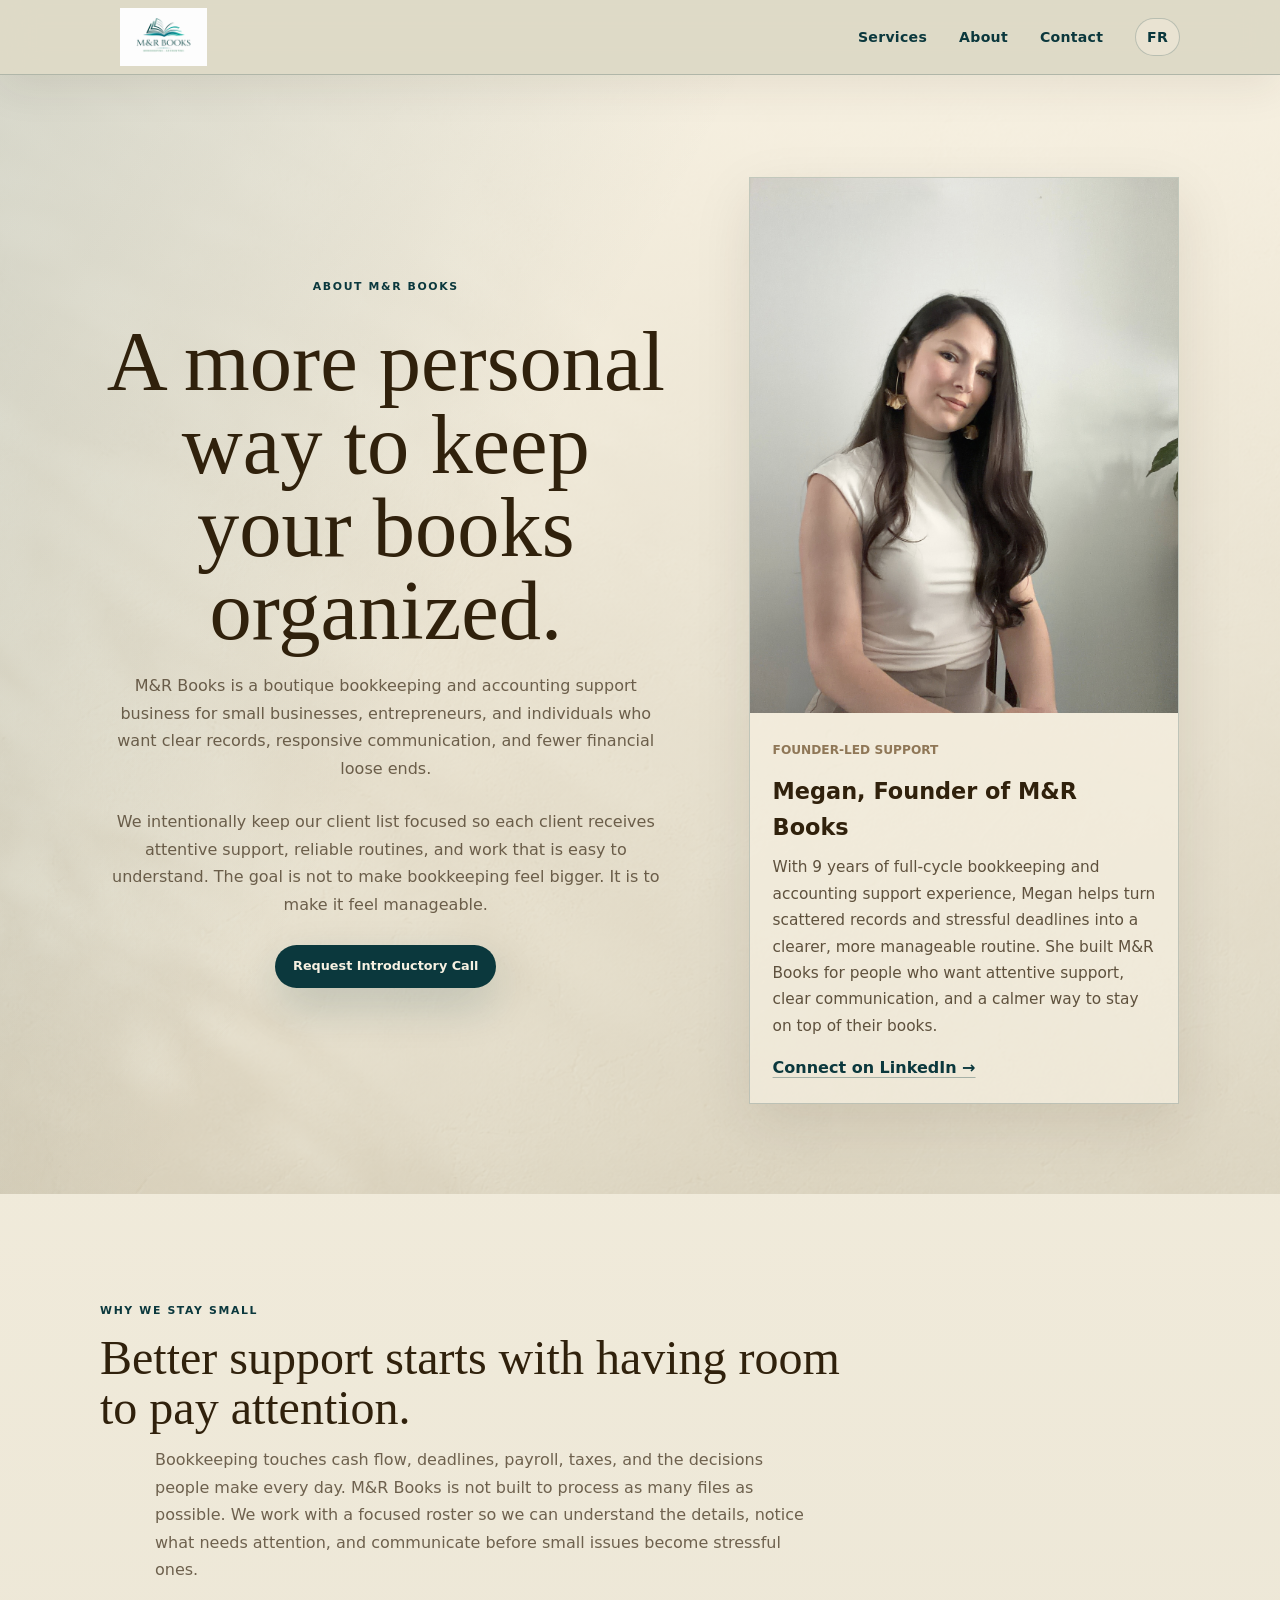
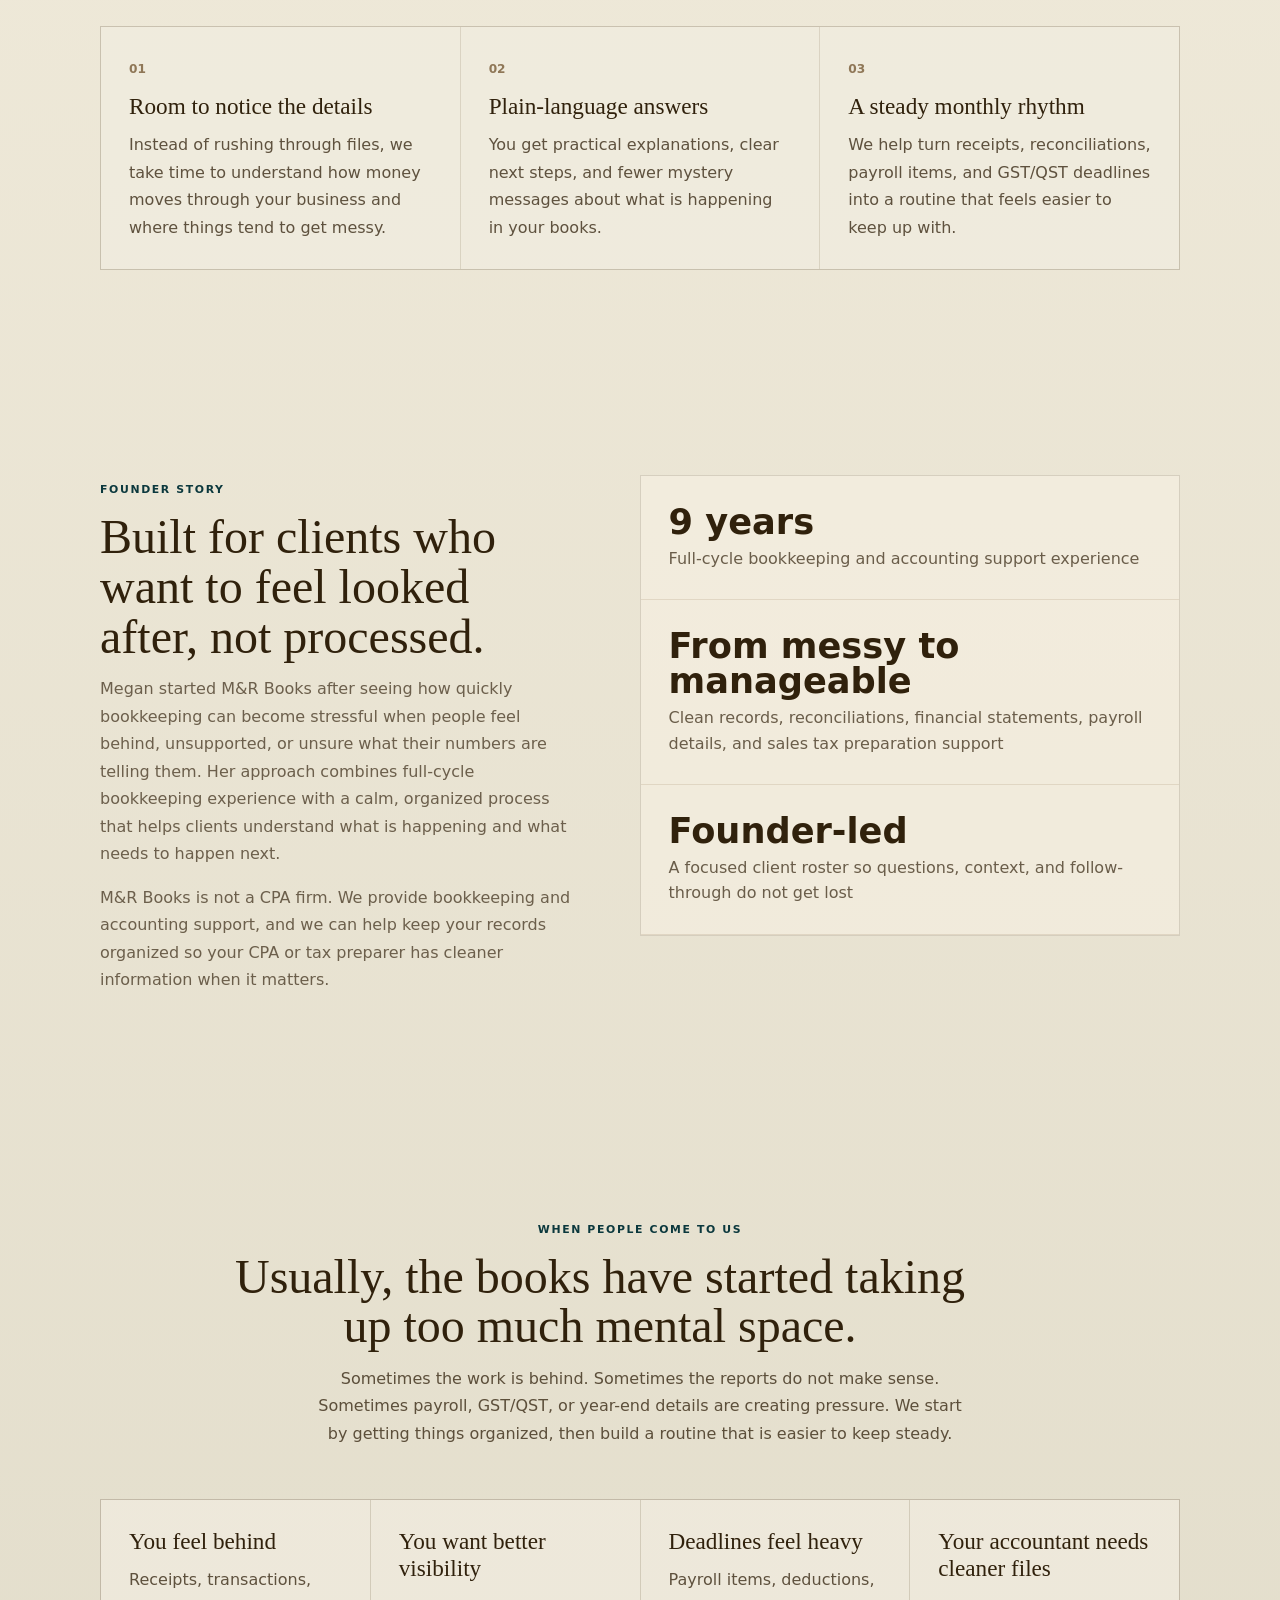
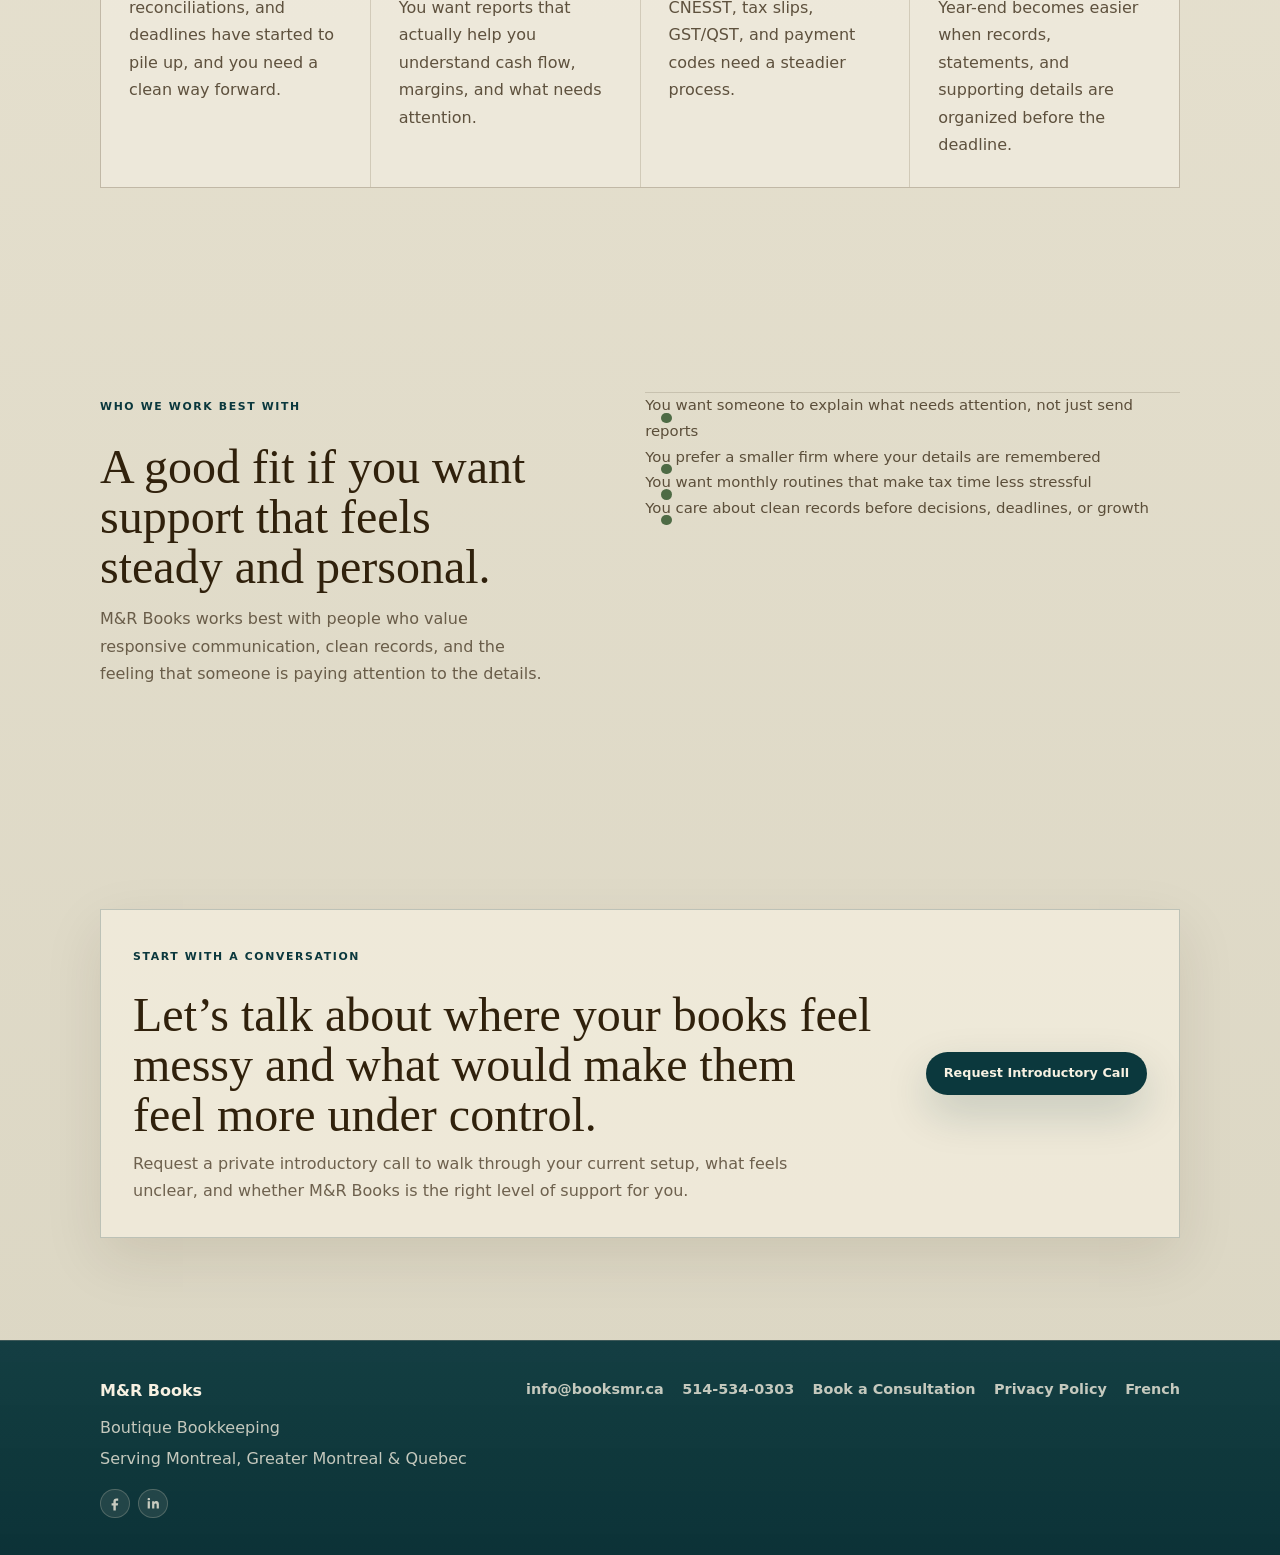
==== commit 66952e5e: "Add files via upload" ====
--- a/about.html
+++ b/about.html
@@ -648,16 +648,15 @@
       </div>
     </section>
   </main>
-
   <footer class="site-footer">
-    <div class="container footer-inner">
+    <div class="container footer-inner refined-footer">
       <div class="footer-brand">
         <strong>M&amp;R Books</strong>
-        <span>Private bookkeeping support in Montreal and across Quebec. Call <a href="tel:+15145340303">+1 (514) 534-0303</a> or email <a href="mailto:info@booksmr.ca">info@booksmr.ca</a>.</span>
+        <span>Boutique Bookkeeping</span>
+        <span>Serving Montreal, Greater Montreal &amp; Quebec</span>
       </div>
-      <nav class="footer-links" aria-label="Footer navigation"><a href="bookkeeping-montreal.html">Bookkeeping</a><a href="payroll-services-quebec.html">Payroll</a><a href="sales-tax-filing-quebec.html">GST/QST</a><a href="about.html">About</a><a href="https://book.booksmr.ca">Private Call</a></nav>
+      <nav class="footer-links" aria-label="Footer navigation"><a href="mailto:info@booksmr.ca">info@booksmr.ca</a><a href="tel:+15145340303">514-534-0303</a><a href="https://book.booksmr.ca">Book a Consultation</a><a href="privacy.html">Privacy Policy</a><a href="index_fr.html">French</a></nav>
     </div>
-    <div class="container footer-legal"><a href="privacy.html">Privacy Policy</a></div>
   </footer>
   <script>
     document.querySelectorAll('a[href*="book.booksmr.ca"]').forEach(function (link) {
--- a/styles.css
+++ b/styles.css
@@ -5630,3 +5630,429 @@
     font-size: 0.7rem !important;
   }
 }
+
+/* Final luxury refinement pass */
+body.boutique-luxury {
+  background: linear-gradient(180deg, #f7f1e2 0%, #dbd6c3 100%) !important;
+}
+
+body.boutique-luxury .section-solid,
+body.boutique-luxury .section-soft,
+body.boutique-luxury #services,
+body.boutique-luxury .home-founder,
+body.boutique-luxury .privacy-page {
+  background: linear-gradient(180deg, rgba(247, 241, 226, 0.96), rgba(219, 214, 195, 0.88)) !important;
+}
+
+body.boutique-luxury .hero {
+  position: relative !important;
+  overflow: hidden !important;
+  min-height: auto !important;
+  padding: clamp(3.8rem, 6.4vw, 5.6rem) 0 clamp(3.4rem, 5.8vw, 5rem) !important;
+  background: linear-gradient(180deg, rgba(247, 241, 226, 0.98), rgba(219, 214, 195, 0.9)) !important;
+}
+
+body.boutique-luxury .hero::before {
+  content: "" !important;
+  position: absolute !important;
+  inset: -18% -12% 16% -12% !important;
+  background: url("bg-luxury-texture.png") center top / 145% auto no-repeat !important;
+  opacity: 0.04 !important;
+  filter: blur(1.8px) saturate(0.86) !important;
+  transform: scale(1.08) !important;
+  pointer-events: none !important;
+}
+
+body.boutique-luxury .hero::after {
+  content: "" !important;
+  position: absolute !important;
+  inset: 52% 0 0 !important;
+  background: linear-gradient(180deg, rgba(219, 214, 195, 0), #dbd6c3 90%) !important;
+  pointer-events: none !important;
+}
+
+body.boutique-luxury .hero .container,
+body.boutique-luxury .hero-grid {
+  position: relative !important;
+  z-index: 1 !important;
+}
+
+body.boutique-luxury .hero-grid {
+  grid-template-columns: minmax(0, 1fr) minmax(320px, 0.74fr) !important;
+  gap: clamp(2rem, 4.4vw, 4.2rem) !important;
+}
+
+body.boutique-luxury h1 {
+  max-width: 760px !important;
+}
+
+body.boutique-luxury .hero h1 {
+  max-width: 680px !important;
+  font-size: 4.55rem !important;
+  line-height: 1.02 !important;
+}
+
+body.boutique-luxury p,
+body.boutique-luxury li,
+body.boutique-luxury .lead,
+body.boutique-luxury .muted {
+  color: rgba(48, 33, 12, 0.76) !important;
+  line-height: 1.72 !important;
+}
+
+body.boutique-luxury .lead {
+  max-width: 720px !important;
+}
+
+body.boutique-luxury .private-positioning {
+  max-width: 640px !important;
+  color: rgba(11, 56, 61, 0.78) !important;
+}
+
+body.boutique-luxury .nav-links a,
+body.boutique-luxury .nav-actions a,
+body.boutique-luxury .language-link {
+  text-transform: none !important;
+  letter-spacing: 0.02em !important;
+  font-size: 0.88rem !important;
+  transition: color 180ms ease, border-color 180ms ease, background 180ms ease, transform 180ms ease !important;
+}
+
+body.boutique-luxury .nav-links {
+  gap: clamp(1.25rem, 2.6vw, 2rem) !important;
+}
+
+body.boutique-luxury .nav-links a:not(.btn):hover,
+body.boutique-luxury .language-link:hover {
+  color: #082f34 !important;
+  transform: translateY(-1px) !important;
+}
+
+body.boutique-luxury .image-frame {
+  border-color: rgba(11, 56, 61, 0.16) !important;
+  box-shadow: 0 20px 50px rgba(0, 0, 0, 0.08) !important;
+}
+
+body.boutique-luxury .hero-media .image-frame img {
+  height: clamp(300px, 30vw, 420px) !important;
+}
+
+body.boutique-luxury .home-founder {
+  padding-block: clamp(4.5rem, 8vw, 7rem) !important;
+}
+
+body.boutique-luxury .founder-story-grid {
+  grid-template-columns: minmax(360px, 0.88fr) minmax(0, 1fr) !important;
+  gap: clamp(2.4rem, 5vw, 5.4rem) !important;
+}
+
+body.boutique-luxury .home-founder-card {
+  max-width: 500px !important;
+}
+
+body.boutique-luxury .home-founder-card .founder-photo {
+  min-height: clamp(500px, 54vw, 690px) !important;
+  object-fit: cover !important;
+}
+
+body.boutique-luxury .home-founder-proof {
+  margin-top: 2rem !important;
+}
+
+body.boutique-luxury .private-card-grid,
+body.boutique-luxury .testimonial-grid {
+  display: grid !important;
+  grid-template-columns: repeat(3, minmax(0, 1fr)) !important;
+  gap: clamp(1rem, 2.2vw, 1.5rem) !important;
+}
+
+body.boutique-luxury .private-card,
+body.boutique-luxury .testimonial-card {
+  padding: clamp(1.45rem, 2.8vw, 2.05rem) !important;
+}
+
+body.boutique-luxury .private-card span {
+  display: inline-flex !important;
+  margin-bottom: 1.6rem !important;
+  color: rgba(11, 56, 61, 0.66) !important;
+  font-family: Georgia, "Times New Roman", serif !important;
+  font-size: 0.9rem !important;
+}
+
+body.boutique-luxury .private-card h3,
+body.boutique-luxury .testimonial-card h3 {
+  margin-top: 0 !important;
+}
+
+body.boutique-luxury .private-card p,
+body.boutique-luxury .testimonial-card p {
+  margin-bottom: 0 !important;
+}
+
+body.boutique-luxury .testimonials-section {
+  padding-block: clamp(4.25rem, 7.5vw, 6.5rem) !important;
+}
+
+body.boutique-luxury .testimonial-card p {
+  color: rgba(48, 33, 12, 0.74) !important;
+  font-family: Georgia, "Times New Roman", serif !important;
+  font-size: clamp(1.04rem, 1.4vw, 1.22rem) !important;
+  line-height: 1.58 !important;
+}
+
+body.boutique-luxury .testimonial-card span {
+  display: block !important;
+  margin-top: 1.35rem !important;
+  color: rgba(11, 56, 61, 0.74) !important;
+  font-size: 0.76rem !important;
+  font-weight: 800 !important;
+  letter-spacing: 0.08em !important;
+  text-transform: uppercase !important;
+}
+
+body.boutique-luxury #services .section-heading {
+  margin-bottom: clamp(2.3rem, 4vw, 3.4rem) !important;
+}
+
+body.boutique-luxury #services .service-card {
+  padding-top: 0.25rem !important;
+}
+
+body.boutique-luxury #services .service-card h3 a {
+  color: var(--private-espresso) !important;
+  text-decoration: none !important;
+}
+
+body.boutique-luxury .service-page-nav a,
+body.boutique-luxury #services .service-link {
+  text-transform: none !important;
+  letter-spacing: 0.02em !important;
+  font-size: 0.84rem !important;
+}
+
+body.boutique-luxury .private-why,
+body.boutique-luxury #services,
+body.boutique-luxury #process {
+  padding-block: clamp(3.8rem, 6.5vw, 5.8rem) !important;
+}
+
+body.boutique-luxury .compact-services-grid {
+  grid-template-columns: repeat(4, minmax(0, 1fr)) !important;
+  gap: clamp(0.85rem, 1.6vw, 1.15rem) !important;
+}
+
+body.boutique-luxury .compact-services-grid .service-card {
+  min-height: 0 !important;
+}
+
+body.boutique-luxury .compact-services-grid .service-card-body {
+  padding: clamp(1.2rem, 2vw, 1.55rem) !important;
+}
+
+body.boutique-luxury .compact-services-grid .service-card p {
+  margin-bottom: 1rem !important;
+}
+
+body.boutique-luxury .service-menu {
+  display: grid !important;
+  grid-template-columns: repeat(4, minmax(0, 1fr)) !important;
+  border-top: 1px solid rgba(11, 56, 61, 0.22) !important;
+  border-bottom: 1px solid rgba(11, 56, 61, 0.22) !important;
+}
+
+body.boutique-luxury .service-menu a,
+body.boutique-luxury .service-menu div {
+  display: grid !important;
+  gap: 0.55rem !important;
+  align-content: start !important;
+  min-height: 176px !important;
+  padding: clamp(1.15rem, 2.4vw, 1.75rem) !important;
+  color: var(--private-espresso) !important;
+  text-decoration: none !important;
+}
+
+body.boutique-luxury .service-menu a + a,
+body.boutique-luxury .service-menu div + a,
+body.boutique-luxury .service-menu a + div {
+  border-left: 1px solid rgba(11, 56, 61, 0.16) !important;
+}
+
+body.boutique-luxury .service-menu span {
+  color: rgba(11, 56, 61, 0.62) !important;
+  font-family: Georgia, "Times New Roman", serif !important;
+  font-size: 0.88rem !important;
+}
+
+body.boutique-luxury .service-menu strong {
+  color: var(--private-espresso) !important;
+  font-family: Georgia, "Times New Roman", serif !important;
+  font-size: clamp(1.22rem, 1.8vw, 1.55rem) !important;
+  font-weight: 500 !important;
+  line-height: 1.08 !important;
+}
+
+body.boutique-luxury .service-menu em {
+  color: rgba(48, 33, 12, 0.72) !important;
+  font-style: normal !important;
+  line-height: 1.55 !important;
+}
+
+body.boutique-luxury .service-menu a:hover {
+  background: rgba(11, 56, 61, 0.055) !important;
+}
+
+body.boutique-luxury #process .section-heading {
+  margin-bottom: clamp(1.8rem, 3vw, 2.4rem) !important;
+}
+
+body.boutique-luxury #process .process-card p {
+  margin-bottom: 0 !important;
+}
+
+body.boutique-luxury .compact-contact {
+  align-items: stretch !important;
+}
+
+body.boutique-luxury .compact-contact .booking-card,
+body.boutique-luxury .compact-contact .contact-card {
+  display: flex !important;
+  flex-direction: column !important;
+  justify-content: center !important;
+  min-height: 340px !important;
+}
+
+body.boutique-luxury .direct-contact-links {
+  display: flex !important;
+  flex-wrap: wrap !important;
+  gap: 0.75rem !important;
+  margin-top: 1.25rem !important;
+}
+
+body.boutique-luxury .direct-contact-links a {
+  display: inline-flex !important;
+  align-items: center !important;
+  min-height: 42px !important;
+  border: 1px solid rgba(11, 56, 61, 0.22) !important;
+  border-radius: 999px !important;
+  padding: 0.62rem 0.92rem !important;
+  color: var(--private-teal) !important;
+  background: rgba(247, 241, 226, 0.34) !important;
+  font-weight: 800 !important;
+  text-decoration: none !important;
+}
+
+body.boutique-luxury .refined-footer {
+  align-items: flex-start !important;
+}
+
+body.boutique-luxury .refined-footer .footer-brand {
+  display: grid !important;
+  gap: 0.35rem !important;
+}
+
+body.boutique-luxury .refined-footer .footer-links {
+  justify-content: flex-end !important;
+  gap: 0.85rem 1.15rem !important;
+}
+
+body.boutique-luxury .refined-footer .footer-links a {
+  white-space: nowrap !important;
+}
+
+@media (prefers-reduced-motion: no-preference) {
+  body.boutique-luxury .glass-card,
+  body.boutique-luxury .image-frame,
+  body.boutique-luxury .btn {
+    transition: transform 180ms ease, box-shadow 180ms ease, border-color 180ms ease, background 180ms ease !important;
+  }
+
+  body.boutique-luxury .glass-card:hover,
+  body.boutique-luxury .image-frame:hover {
+    transform: translateY(-2px) !important;
+  }
+}
+
+@media (max-width: 980px) {
+  body.boutique-luxury .hero-grid,
+  body.boutique-luxury .founder-story-grid,
+  body.boutique-luxury .private-card-grid,
+  body.boutique-luxury .testimonial-grid,
+  body.boutique-luxury .compact-services-grid,
+  body.boutique-luxury .service-menu {
+    grid-template-columns: 1fr !important;
+  }
+
+  body.boutique-luxury .service-menu a,
+  body.boutique-luxury .service-menu div {
+    min-height: 0 !important;
+  }
+
+  body.boutique-luxury .service-menu a + a,
+  body.boutique-luxury .service-menu div + a,
+  body.boutique-luxury .service-menu a + div {
+    border-left: 0 !important;
+    border-top: 1px solid rgba(11, 56, 61, 0.16) !important;
+  }
+
+  body.boutique-luxury .hero {
+    padding-top: 3rem !important;
+  }
+
+  body.boutique-luxury .hero h1 {
+    font-size: 3.15rem !important;
+    line-height: 1.04 !important;
+  }
+
+  body.boutique-luxury .home-founder-card {
+    max-width: 460px !important;
+    justify-self: center !important;
+  }
+
+  body.boutique-luxury .refined-footer .footer-links {
+    justify-content: flex-start !important;
+  }
+}
+
+@media (max-width: 640px) {
+  body.boutique-luxury .hero {
+    padding: 2.35rem 0 2.8rem !important;
+  }
+
+  body.boutique-luxury .hero h1 {
+    font-size: 2.62rem !important;
+  }
+
+  body.boutique-luxury .hero .lead {
+    line-height: 1.58 !important;
+  }
+
+  body.boutique-luxury .hero-actions,
+  body.boutique-luxury .hero-proof {
+    margin-top: 0.95rem !important;
+  }
+
+  body.boutique-luxury .hero-proof {
+    display: none !important;
+  }
+
+  body.boutique-luxury .private-positioning {
+    margin-top: 0.8rem !important;
+    line-height: 1.58 !important;
+  }
+
+  body.boutique-luxury .hero-proof,
+  body.boutique-luxury .service-page-nav {
+    justify-content: flex-start !important;
+  }
+
+  body.boutique-luxury .home-founder-card .founder-photo {
+    min-height: 430px !important;
+  }
+
+  body.boutique-luxury .private-card,
+  body.boutique-luxury .testimonial-card,
+  body.boutique-luxury .booking-card,
+  body.boutique-luxury .contact-card {
+    padding: 1.35rem !important;
+  }
+}
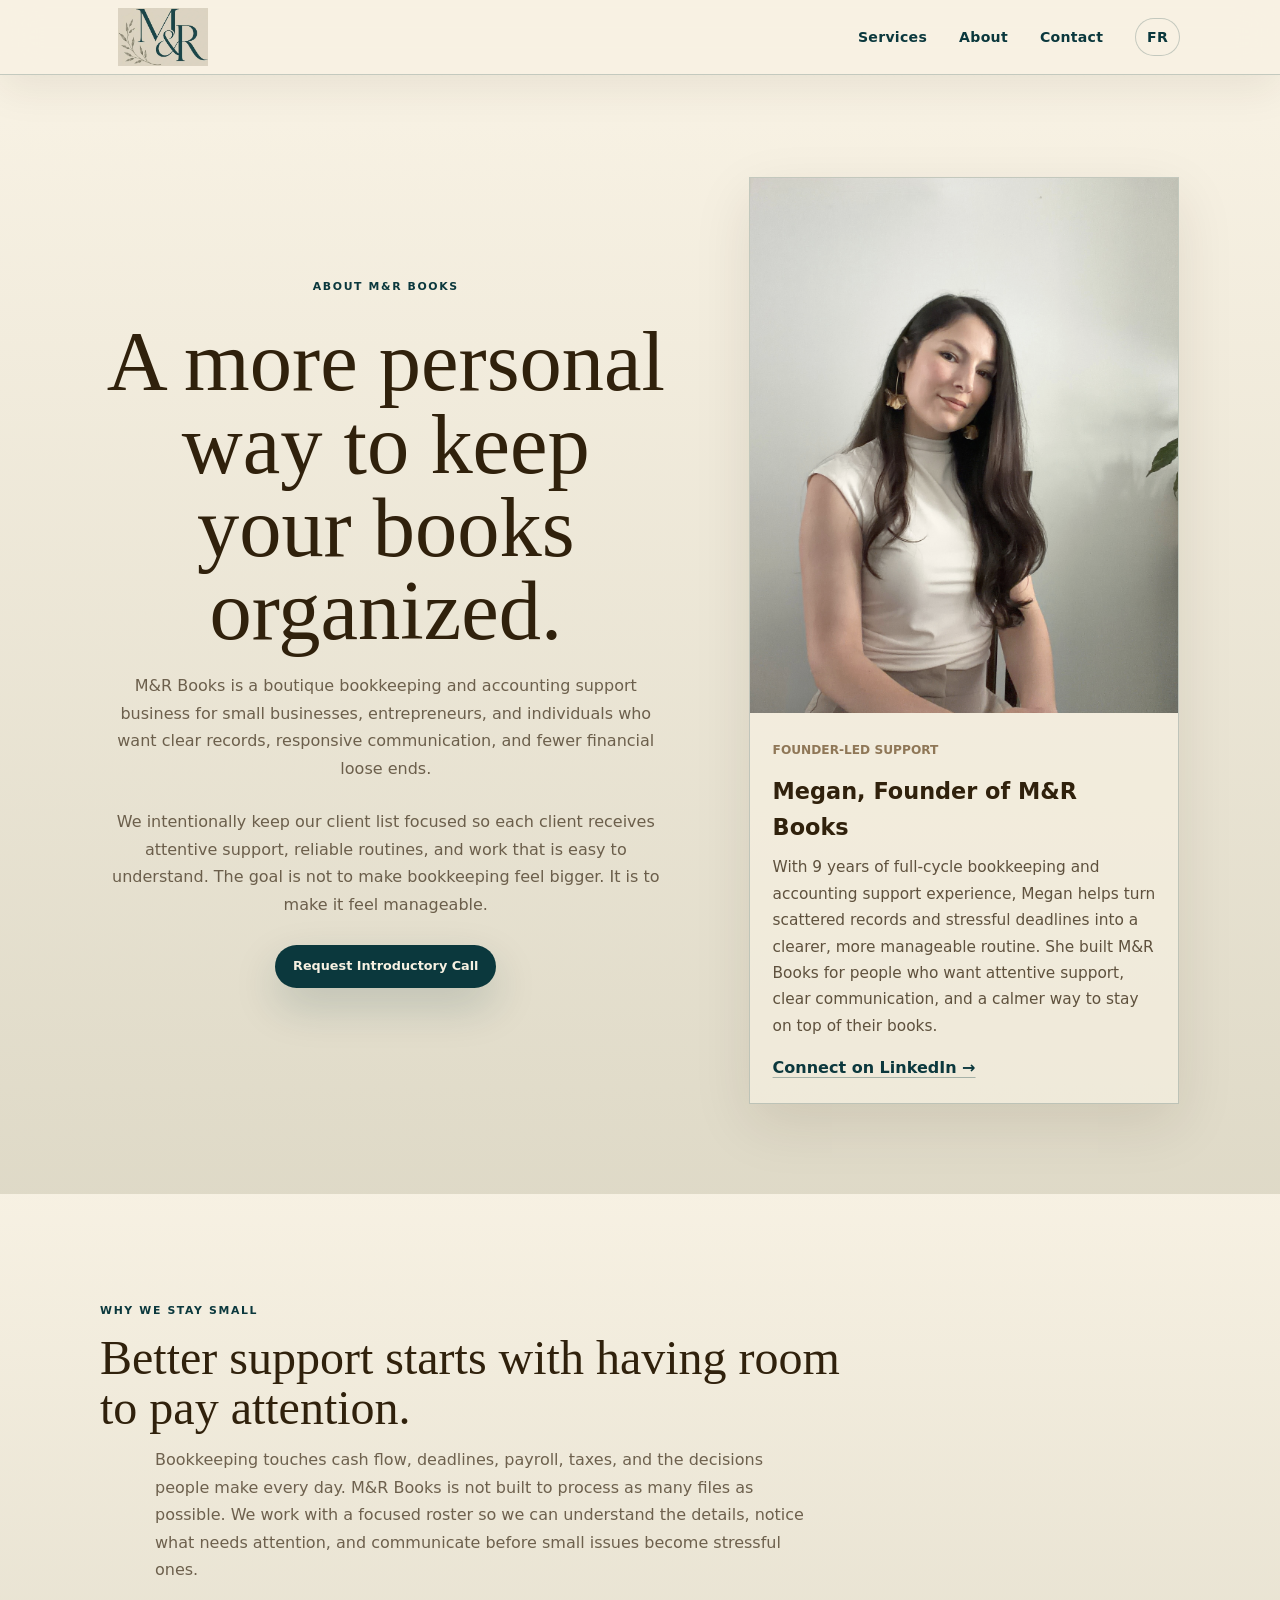
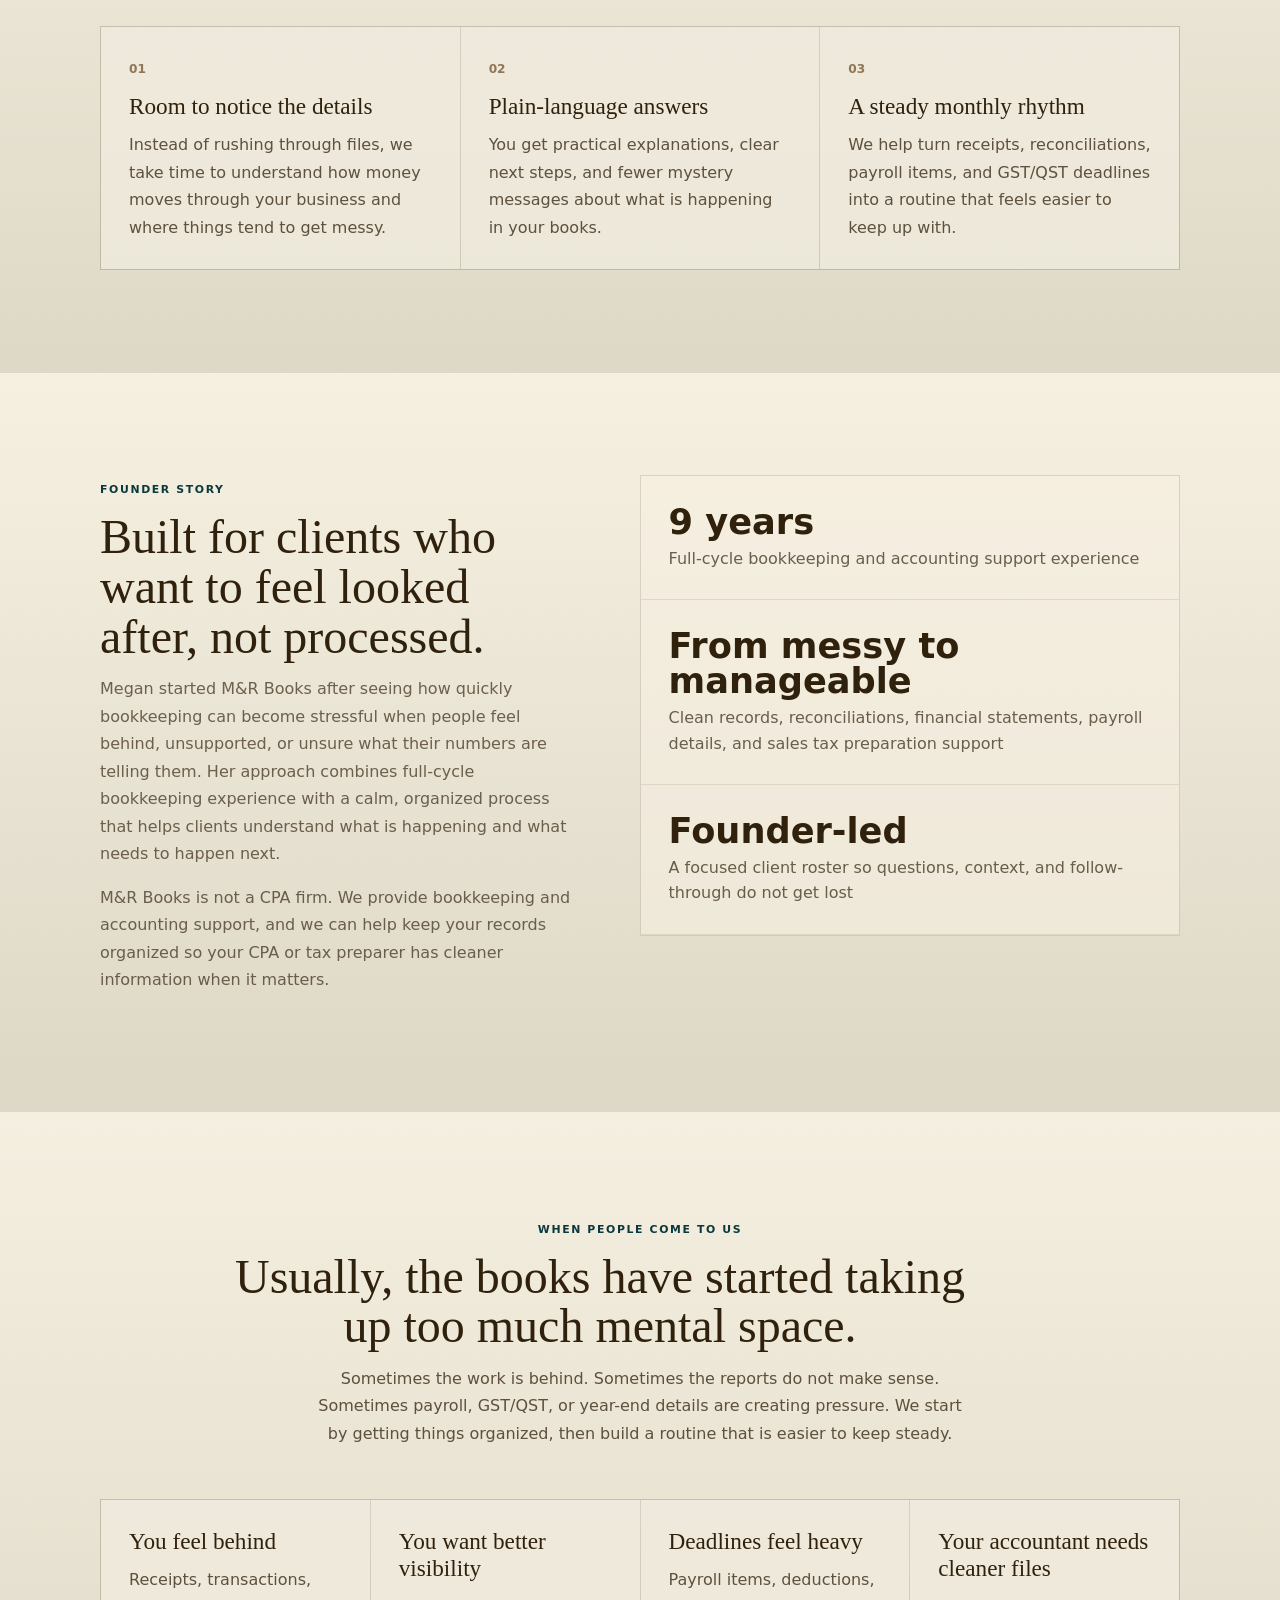
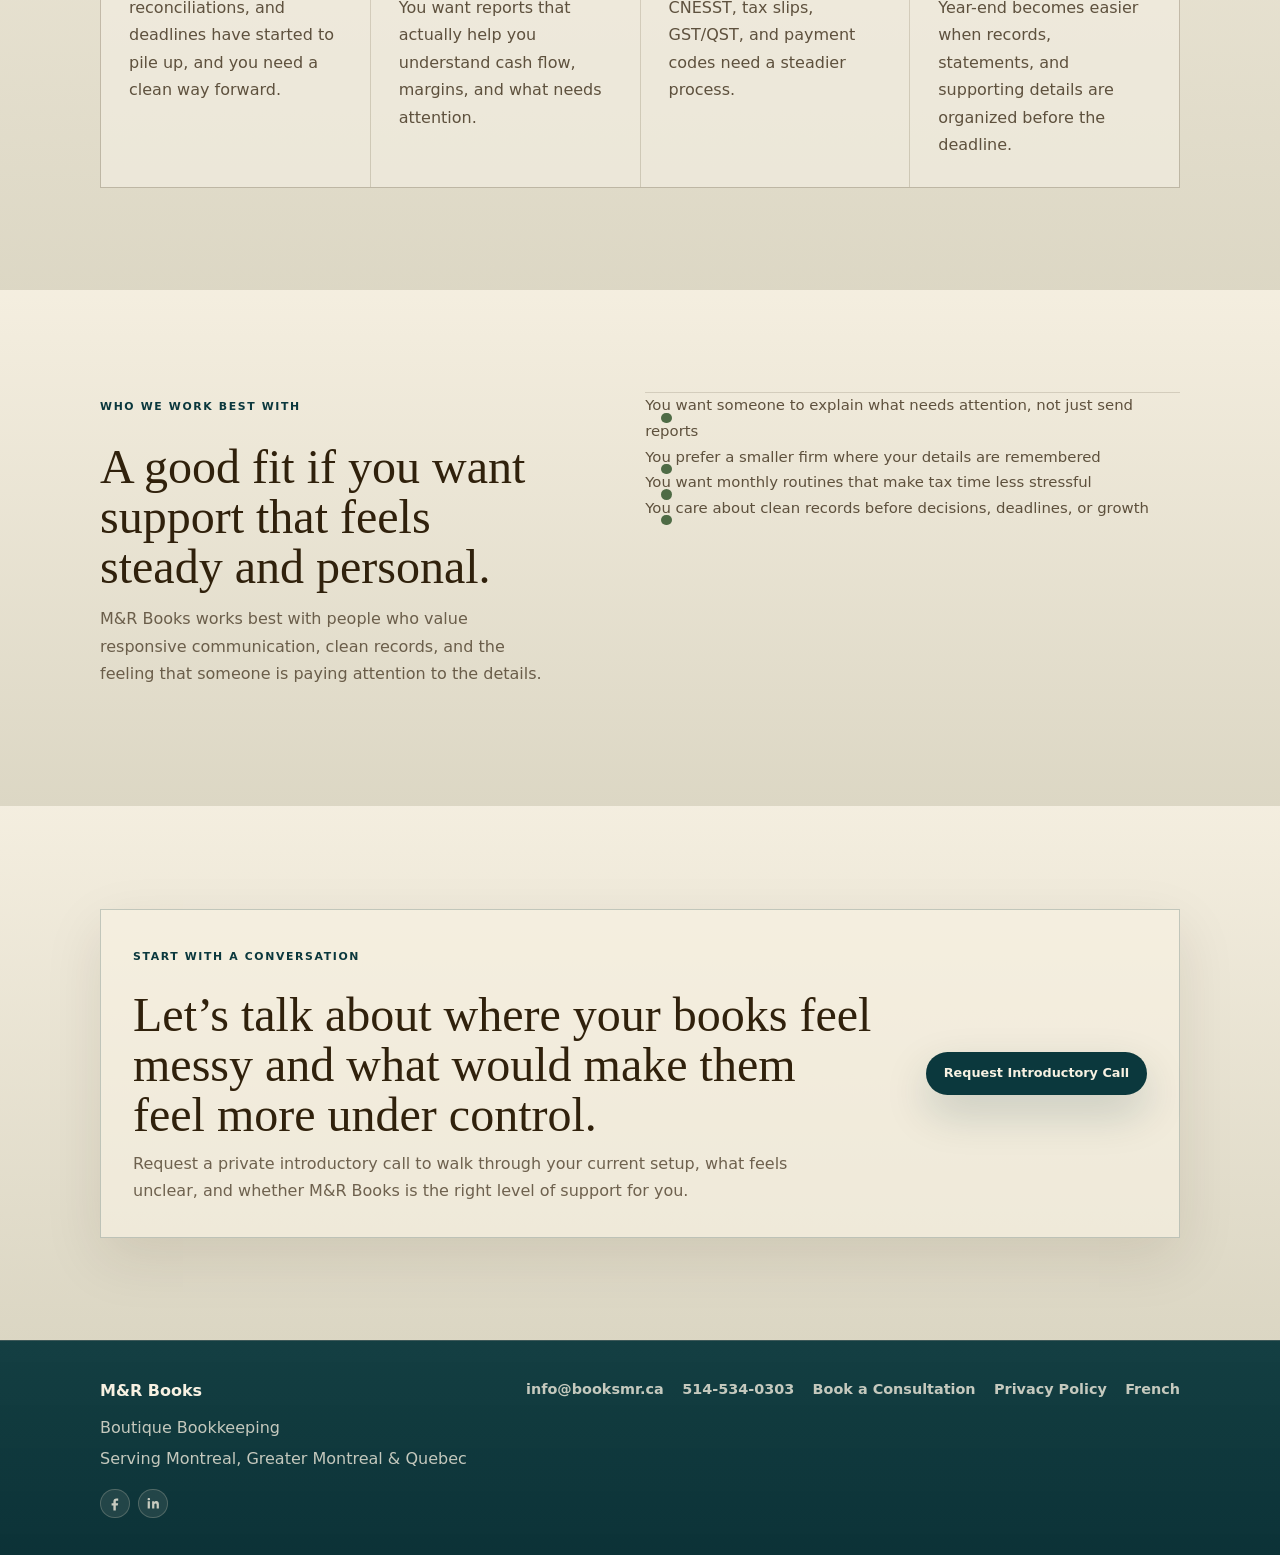
==== commit d66ca906: "Add files via upload" ====
--- a/about.html
+++ b/about.html
@@ -7,6 +7,12 @@
   <meta name="description" content="Meet M&amp;R Books, a boutique bookkeeping and accounting support business in Montreal serving Quebec small businesses, entrepreneurs, and individuals with attentive, organized support.">
   <meta name="keywords" content="about M&amp;R Books, bookkeeping Montreal, bookkeeping Quebec, accounting Quebec, payroll Quebec, boutique bookkeeping">
   <link rel="stylesheet" href="styles.css?v=20260531-about" />
+  <script src="assets/botanical-fade.js" defer></script>
+  <link rel="icon" href="/assets/favicon.ico" sizes="any">
+  <link rel="icon" type="image/png" sizes="32x32" href="/assets/favicon-32x32.png">
+  <link rel="icon" type="image/png" sizes="16x16" href="/assets/favicon-16x16.png">
+  <link rel="apple-touch-icon" href="/assets/apple-touch-icon.png">
+  <link rel="manifest" href="/assets/site.webmanifest">
   <style>
     .topbar .container,
     .site-header .container,
--- a/styles.css
+++ b/styles.css
@@ -6056,3 +6056,88 @@
     padding: 1.35rem !important;
   }
 }
+
+/* Shared botanical background fade */
+body.boutique-luxury,
+body.botanical-scroll-bg {
+  --olive-wash: 0.83;
+  --olive-bg-opacity: 0.17;
+  background:
+    linear-gradient(180deg, rgba(248, 242, 228, var(--olive-wash)) 0%, rgba(219, 214, 195, var(--olive-wash)) 100%),
+    url("assets/bg-olive-frame-test.png") 64% top / cover no-repeat fixed,
+    #f7f1e2 !important;
+}
+
+body.boutique-luxury::before,
+body.boutique-luxury::after,
+body.botanical-scroll-bg::before,
+body.botanical-scroll-bg::after {
+  content: none !important;
+  display: none !important;
+}
+
+body.boutique-luxury .hero,
+body.boutique-luxury .hero.compact,
+body.boutique-luxury .section-solid,
+body.boutique-luxury .section-soft,
+body.boutique-luxury #services,
+body.boutique-luxury .home-founder,
+body.boutique-luxury .about-page,
+body.boutique-luxury .about-hero,
+body.boutique-luxury .about-intent,
+body.boutique-luxury .founder-section,
+body.boutique-luxury .about-services,
+body.boutique-luxury .about-fit,
+body.boutique-luxury .about-cta,
+body.boutique-luxury .privacy-page,
+body.boutique-luxury .privacy-hero,
+body.boutique-luxury .privacy-section,
+body.botanical-scroll-bg .test-page {
+  background:
+    linear-gradient(180deg, rgba(248, 242, 228, var(--olive-wash)), rgba(219, 214, 195, var(--olive-wash))),
+    url("assets/bg-olive-frame-test.png") 64% top / cover no-repeat fixed !important;
+}
+
+body.boutique-luxury .hero::before,
+body.boutique-luxury .about-hero::before,
+body.boutique-luxury .founder-section::before,
+body.boutique-luxury .about-cta::before {
+  opacity: 0 !important;
+  background: none !important;
+}
+
+body.boutique-luxury .site-header {
+  background: rgba(248, 242, 228, 0.86) !important;
+}
+
+@media (max-width: 760px) {
+  body.boutique-luxury,
+  body.botanical-scroll-bg {
+    background:
+      linear-gradient(180deg, rgba(248, 242, 228, var(--olive-wash)) 0%, rgba(219, 214, 195, var(--olive-wash)) 100%),
+      url("assets/bg-olive-frame-test.png") 56% top / auto 100vh no-repeat scroll,
+      #f7f1e2 !important;
+  }
+
+  body.boutique-luxury .hero,
+  body.boutique-luxury .hero.compact,
+  body.boutique-luxury .section-solid,
+  body.boutique-luxury .section-soft,
+  body.boutique-luxury #services,
+  body.boutique-luxury .home-founder,
+  body.boutique-luxury .about-page,
+  body.boutique-luxury .about-hero,
+  body.boutique-luxury .about-intent,
+  body.boutique-luxury .founder-section,
+  body.boutique-luxury .about-services,
+  body.boutique-luxury .about-fit,
+  body.boutique-luxury .about-cta,
+  body.boutique-luxury .privacy-page,
+  body.boutique-luxury .privacy-hero,
+  body.boutique-luxury .privacy-section,
+  body.botanical-scroll-bg .test-page {
+    background:
+      linear-gradient(180deg, rgba(248, 242, 228, var(--olive-wash)), rgba(219, 214, 195, var(--olive-wash))),
+      url("assets/bg-olive-frame-test.png") 56% top / auto 100vh no-repeat scroll !important;
+  }
+}
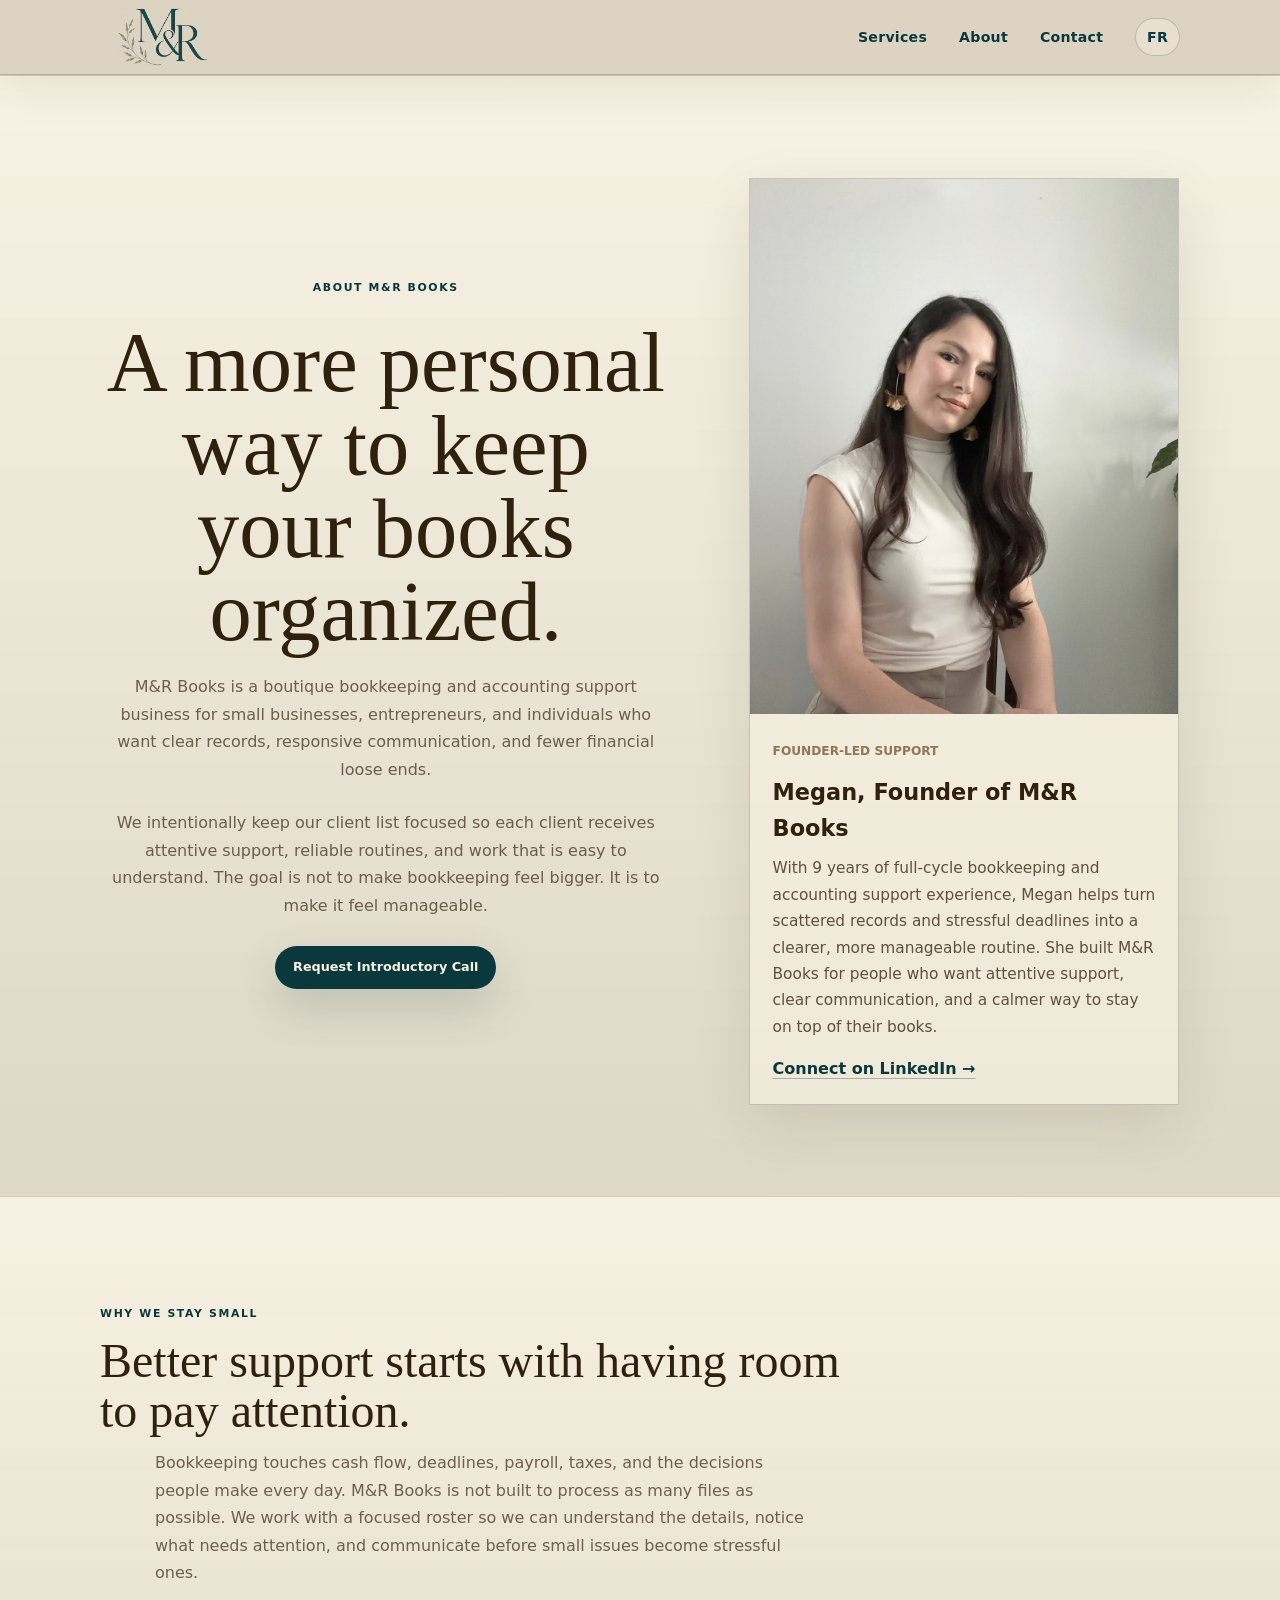
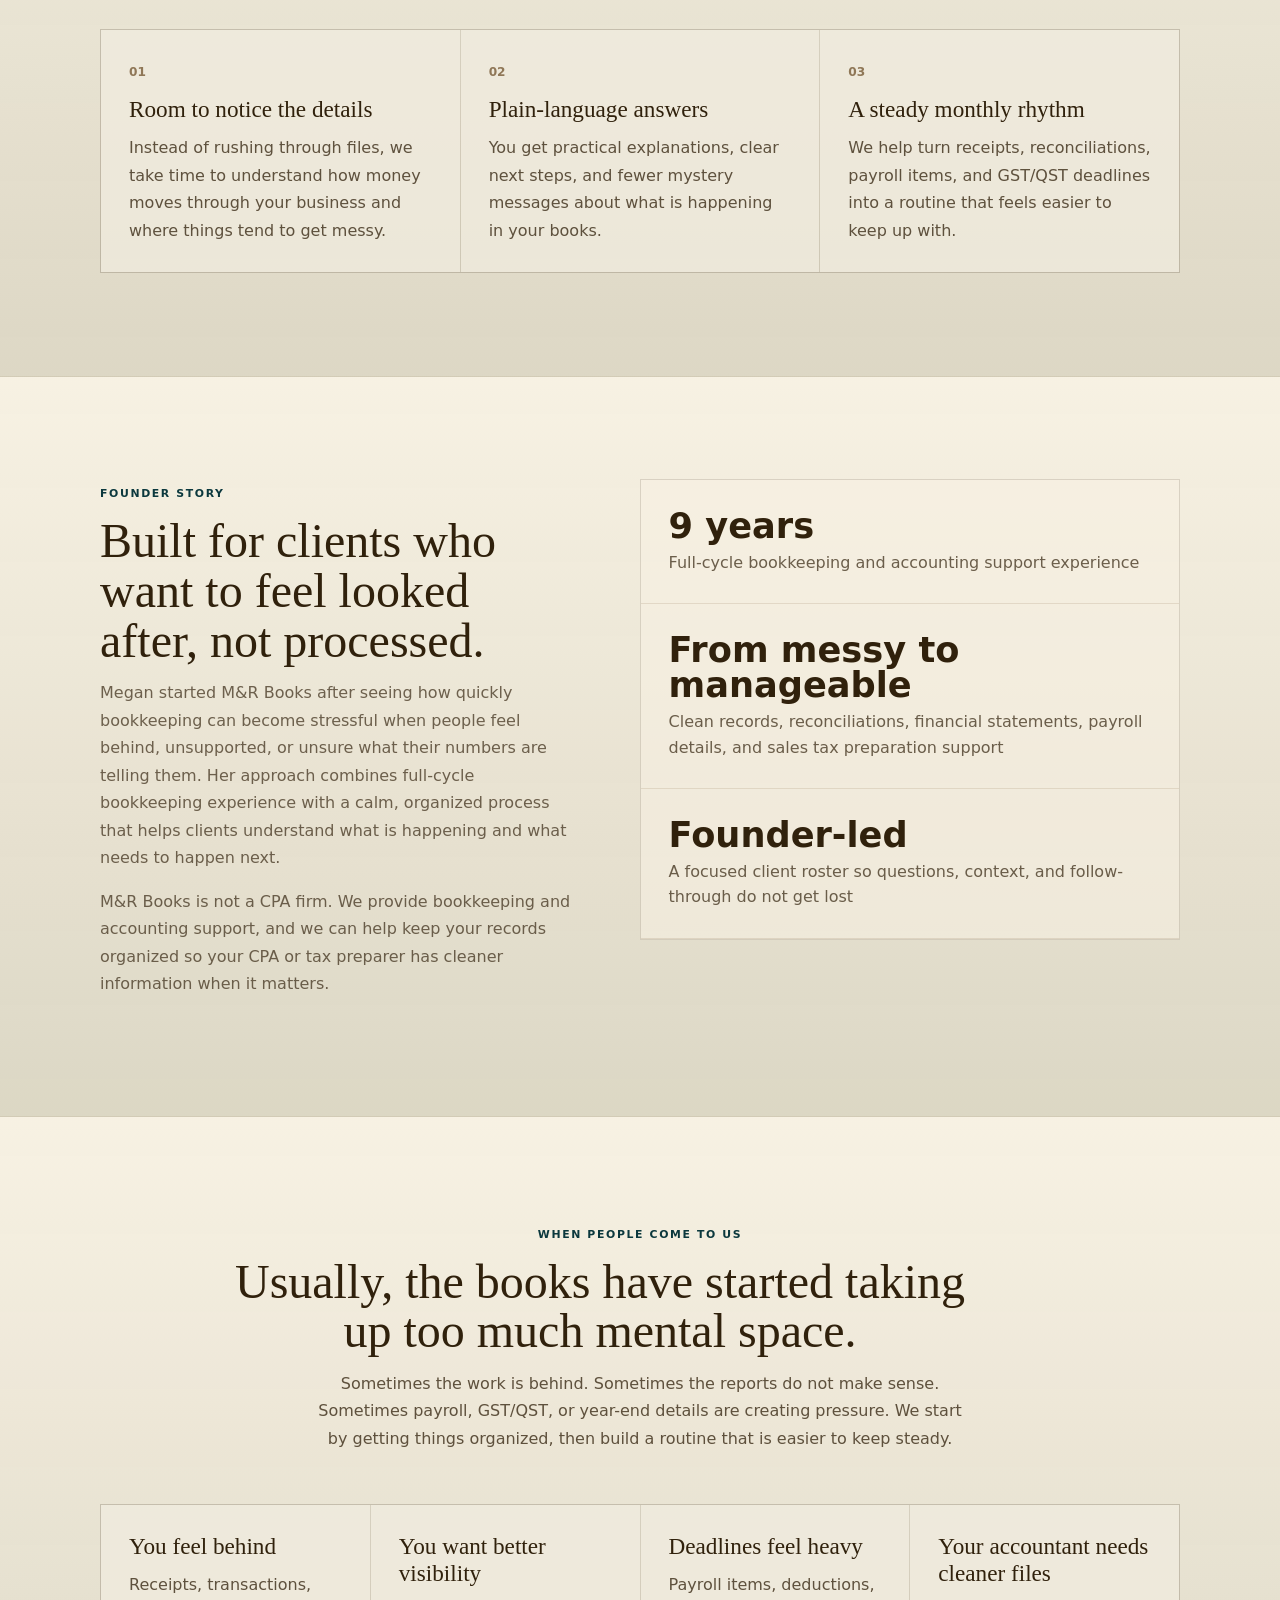
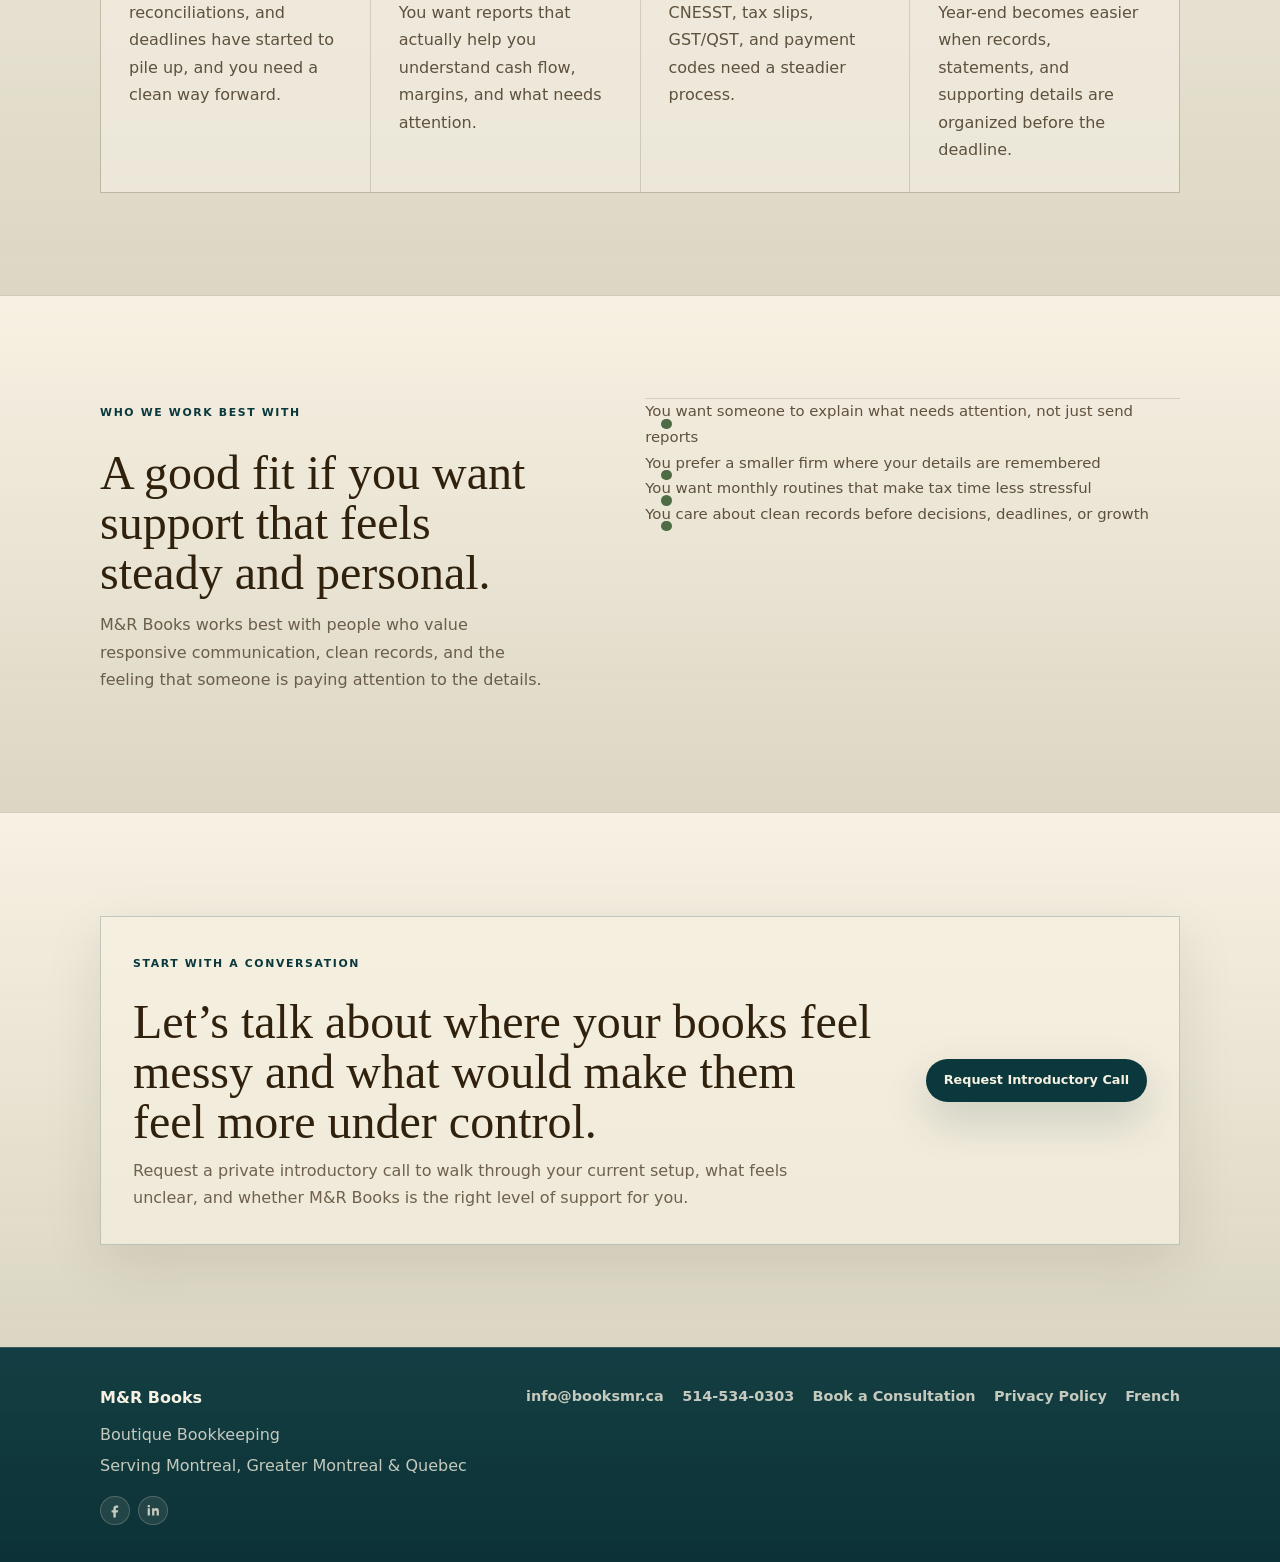
==== commit 54f5df34: "Add files via upload" ====
--- a/about.html
+++ b/about.html
@@ -7,7 +7,7 @@
   <meta name="description" content="Meet M&amp;R Books, a boutique bookkeeping and accounting support business in Montreal serving Quebec small businesses, entrepreneurs, and individuals with attentive, organized support.">
   <meta name="keywords" content="about M&amp;R Books, bookkeeping Montreal, bookkeeping Quebec, accounting Quebec, payroll Quebec, boutique bookkeeping">
   <link rel="stylesheet" href="styles.css?v=20260531-about" />
-  <script src="assets/botanical-fade.js" defer></script>
+  <script src="assets/hero-olive-fade.js" defer></script>
   <link rel="icon" href="/assets/favicon.ico" sizes="any">
   <link rel="icon" type="image/png" sizes="32x32" href="/assets/favicon-32x32.png">
   <link rel="icon" type="image/png" sizes="16x16" href="/assets/favicon-16x16.png">
--- a/styles.css
+++ b/styles.css
@@ -6057,15 +6057,11 @@
   }
 }
 
-/* Shared botanical background fade */
+/* Shared top-section botanical background */
 body.boutique-luxury,
 body.botanical-scroll-bg {
-  --olive-wash: 0.83;
-  --olive-bg-opacity: 0.17;
-  background:
-    linear-gradient(180deg, rgba(248, 242, 228, var(--olive-wash)) 0%, rgba(219, 214, 195, var(--olive-wash)) 100%),
-    url("assets/bg-olive-frame-test.png") 64% top / cover no-repeat fixed,
-    #f7f1e2 !important;
+  --hero-olive-wash: 0.76;
+  background: linear-gradient(180deg, #f8f2e4 0%, #dbd6c3 100%) !important;
 }
 
 body.boutique-luxury::before,
@@ -6076,26 +6072,38 @@
   display: none !important;
 }
 
+body.boutique-luxury .section,
+body.boutique-luxury .about-page > section,
+body.boutique-luxury .privacy-section,
+body.botanical-scroll-bg .test-page {
+  border-top: 1px solid rgba(143, 119, 87, 0.12) !important;
+}
+
+body.boutique-luxury .section-solid,
+body.boutique-luxury #services,
+body.boutique-luxury .private-why,
+body.boutique-luxury .about-intent,
+body.boutique-luxury .about-fit,
+body.boutique-luxury .section-soft,
+body.boutique-luxury .home-founder,
+body.boutique-luxury #process,
+body.boutique-luxury .founder-section,
+body.boutique-luxury .about-services,
+body.boutique-luxury .about-cta,
+body.boutique-luxury .privacy-page,
+body.boutique-luxury .privacy-section,
+body.botanical-scroll-bg .test-page {
+  background: linear-gradient(180deg, rgba(248, 242, 228, 0.96), rgba(219, 214, 195, 0.92)) !important;
+}
+
 body.boutique-luxury .hero,
 body.boutique-luxury .hero.compact,
-body.boutique-luxury .section-solid,
-body.boutique-luxury .section-soft,
-body.boutique-luxury #services,
-body.boutique-luxury .home-founder,
-body.boutique-luxury .about-page,
 body.boutique-luxury .about-hero,
-body.boutique-luxury .about-intent,
-body.boutique-luxury .founder-section,
-body.boutique-luxury .about-services,
-body.boutique-luxury .about-fit,
-body.boutique-luxury .about-cta,
-body.boutique-luxury .privacy-page,
-body.boutique-luxury .privacy-hero,
-body.boutique-luxury .privacy-section,
-body.botanical-scroll-bg .test-page {
+body.boutique-luxury .privacy-hero {
   background:
-    linear-gradient(180deg, rgba(248, 242, 228, var(--olive-wash)), rgba(219, 214, 195, var(--olive-wash))),
-    url("assets/bg-olive-frame-test.png") 64% top / cover no-repeat fixed !important;
+    linear-gradient(180deg, rgba(248, 242, 228, var(--hero-olive-wash)), rgba(219, 214, 195, 0.88)),
+    url("assets/bg-olive-frame-test.png") center top / min(1500px, 90vw) auto no-repeat scroll !important;
+  border-bottom: 1px solid rgba(143, 119, 87, 0.16) !important;
 }
 
 body.boutique-luxury .hero::before,
@@ -6106,38 +6114,18 @@
   background: none !important;
 }
 
+.site-header,
 body.boutique-luxury .site-header {
-  background: rgba(248, 242, 228, 0.86) !important;
+  background: #DCD3C2 !important;
 }
 
 @media (max-width: 760px) {
-  body.boutique-luxury,
-  body.botanical-scroll-bg {
-    background:
-      linear-gradient(180deg, rgba(248, 242, 228, var(--olive-wash)) 0%, rgba(219, 214, 195, var(--olive-wash)) 100%),
-      url("assets/bg-olive-frame-test.png") 56% top / auto 100vh no-repeat scroll,
-      #f7f1e2 !important;
-  }
-
   body.boutique-luxury .hero,
   body.boutique-luxury .hero.compact,
-  body.boutique-luxury .section-solid,
-  body.boutique-luxury .section-soft,
-  body.boutique-luxury #services,
-  body.boutique-luxury .home-founder,
-  body.boutique-luxury .about-page,
   body.boutique-luxury .about-hero,
-  body.boutique-luxury .about-intent,
-  body.boutique-luxury .founder-section,
-  body.boutique-luxury .about-services,
-  body.boutique-luxury .about-fit,
-  body.boutique-luxury .about-cta,
-  body.boutique-luxury .privacy-page,
-  body.boutique-luxury .privacy-hero,
-  body.boutique-luxury .privacy-section,
-  body.botanical-scroll-bg .test-page {
+  body.boutique-luxury .privacy-hero {
     background:
-      linear-gradient(180deg, rgba(248, 242, 228, var(--olive-wash)), rgba(219, 214, 195, var(--olive-wash))),
-      url("assets/bg-olive-frame-test.png") 56% top / auto 100vh no-repeat scroll !important;
-  }
-}
+      linear-gradient(180deg, rgba(248, 242, 228, var(--hero-olive-wash)), rgba(219, 214, 195, 0.90)),
+      url("assets/bg-olive-frame-test.png") 52% top / 980px auto no-repeat scroll !important;
+  }
+}
